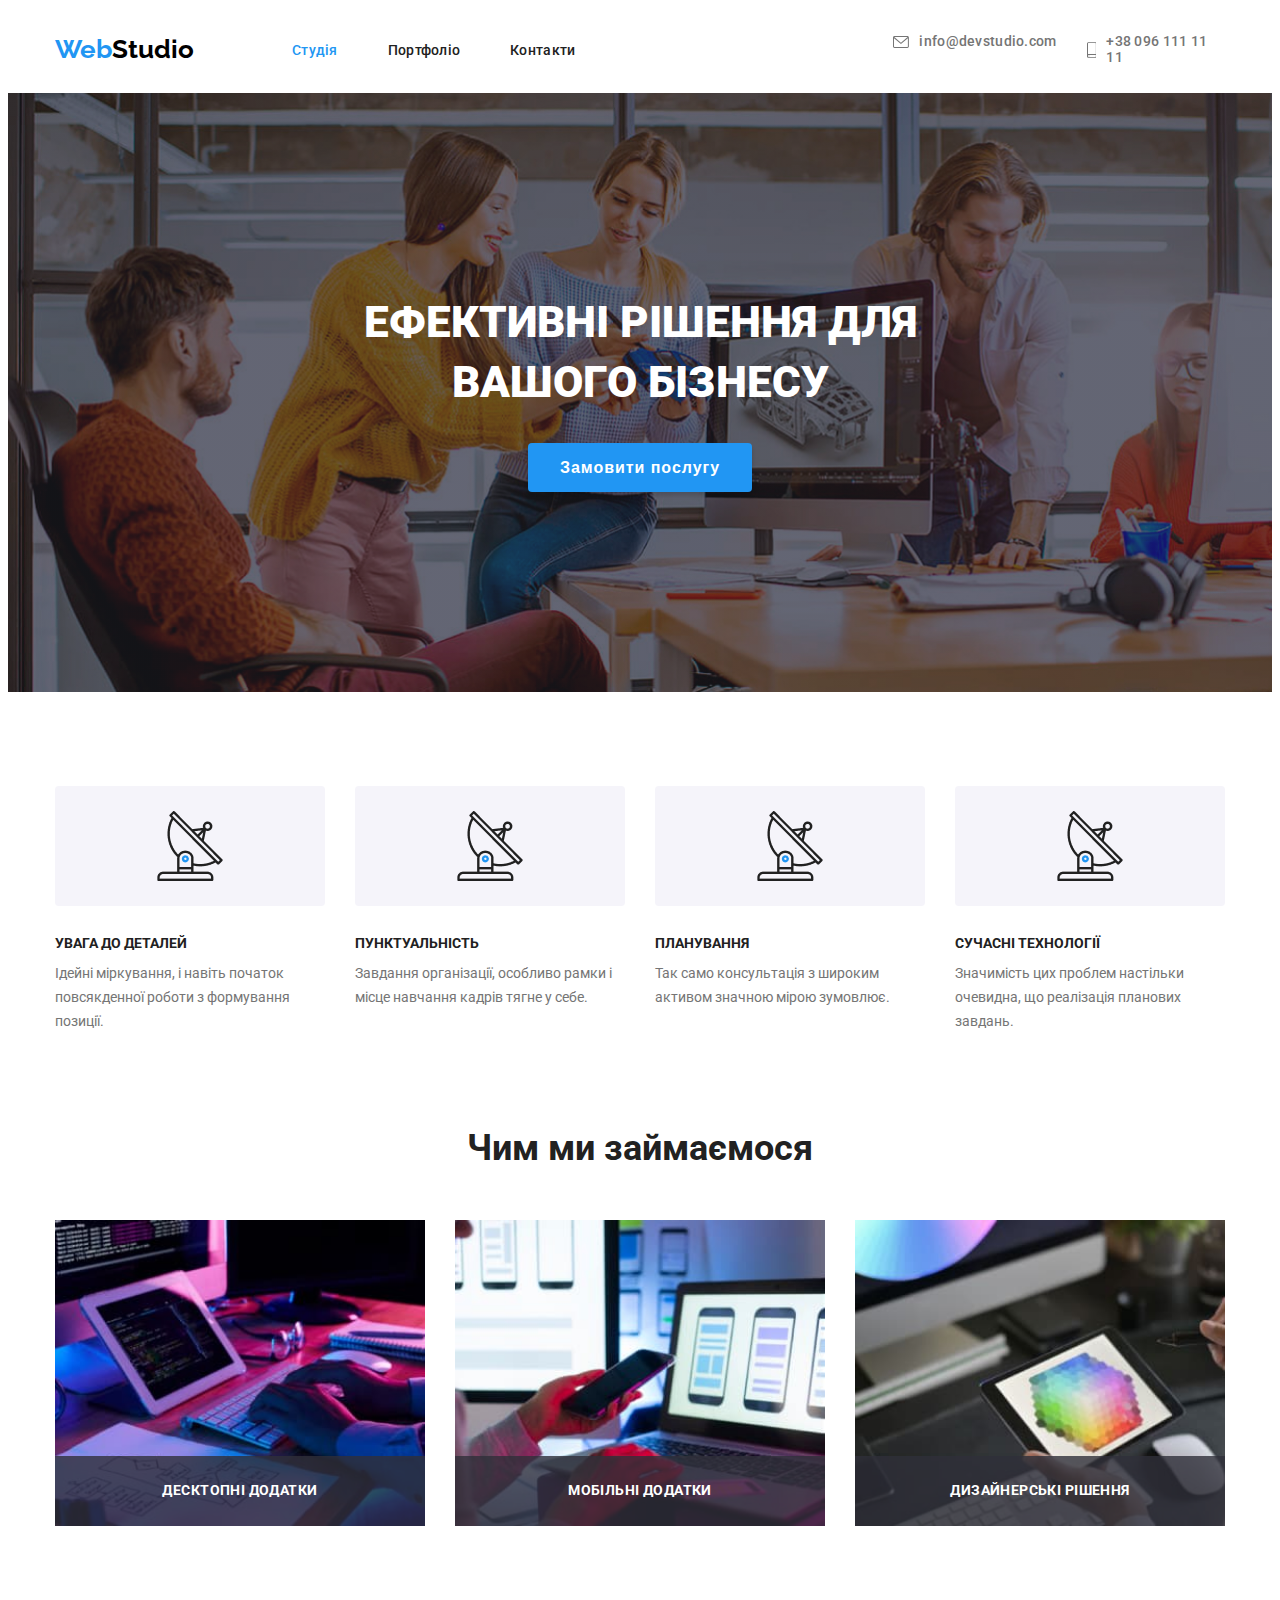
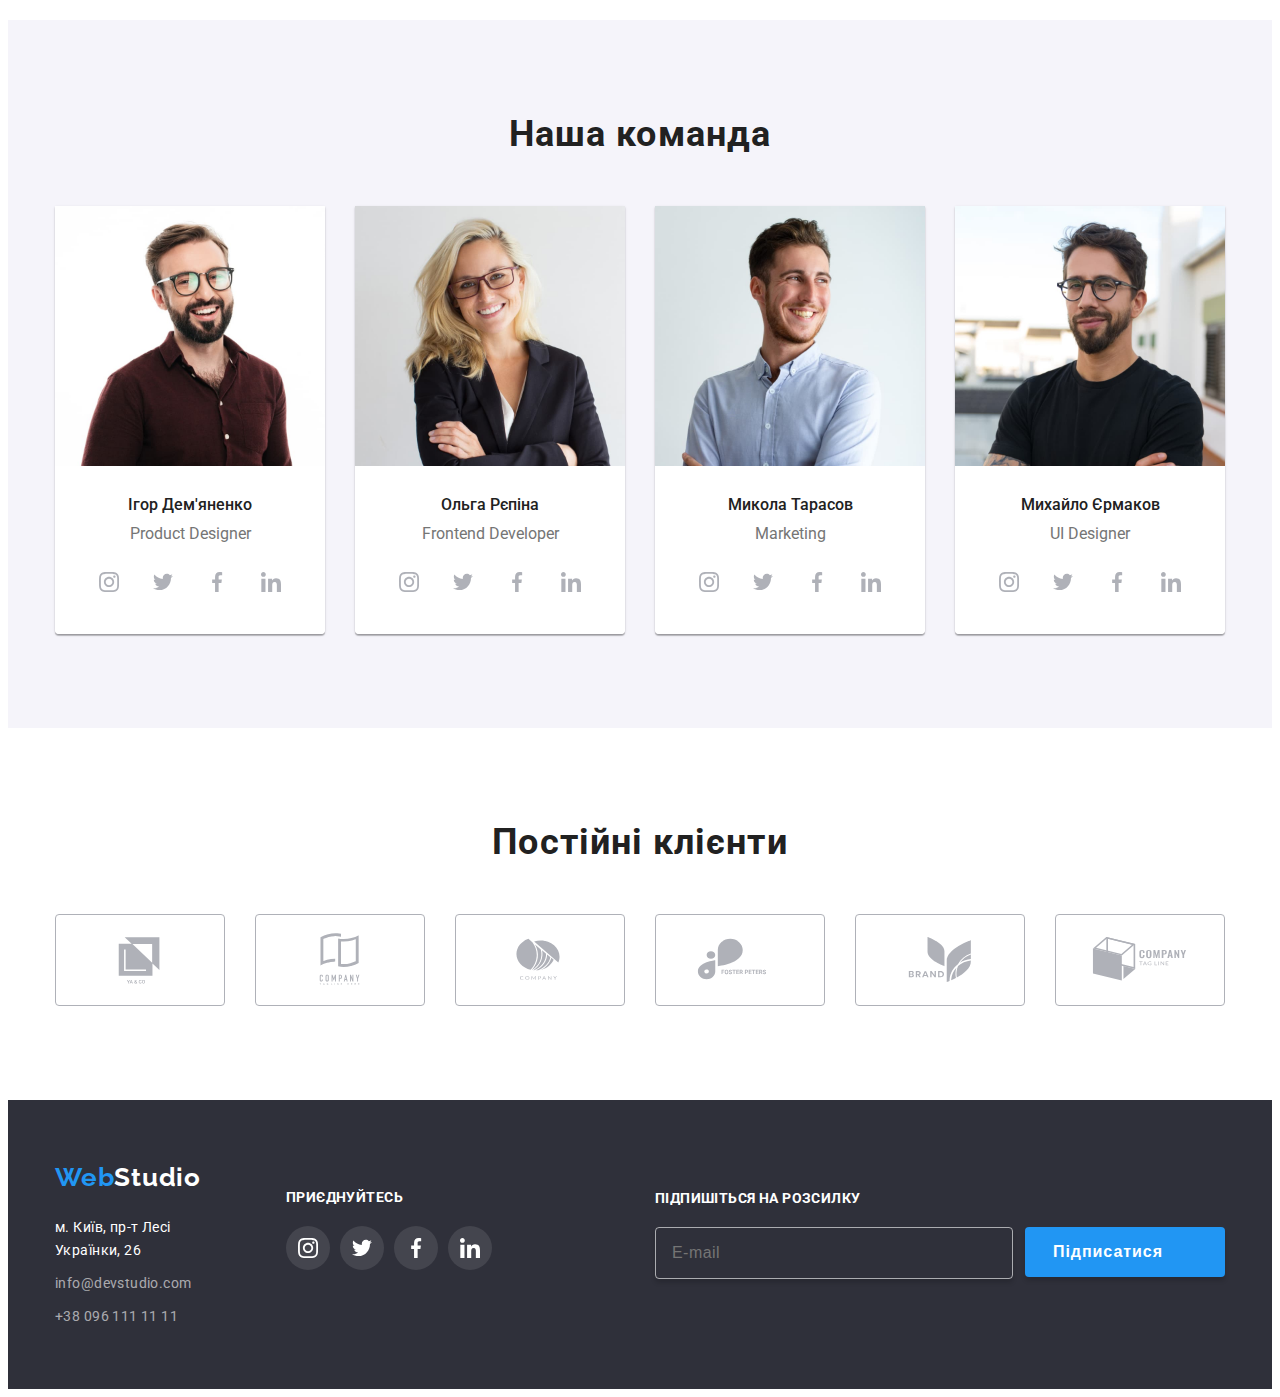
==== index.html @ baf332af "finish" ====
<!DOCTYPE html>
<html lang="en">
  <head>
    <meta charset="UTF-8" />
    <meta name="viewport" content="width=device-width, initial-scale=1.0" />
    <title>WebStudio</title>
     <link
    rel="stylesheet"
    href="https://cdnjs.cloudflare.com/ajax/libs/animate.css/4.1.1/animate.min.css"
  />
    <link rel="preconnect" href="https://fonts.googleapis.com" />
    <link rel="preconnect" href="https://fonts.gstatic.com" crossorigin />
    <link
      href="https://fonts.googleapis.com/css2?family=Raleway:ital,wght@0,100..900;1,100..900&family=Roboto:ital,wght@0,100;0,300;0,400;0,500;0,700;0,900;1,100;1,300;1,400;1,500;1,700;1,900&display=swap"
      rel="stylesheet"
    />
    <link
      rel="stylesheet"
      href="https://cdnjs.cloudflare.com/ajax/libs/modern-normalize/2.0.0/modern-normalize.min.css"
      integrity="sha512-4xo8blKMVCiXpTaLzQSLSw3KFOVPWhm/TRtuPVc4WG6kUgjH6J03IBuG7JZPkcWMxJ5huwaBpOpnwYElP/m6wg=="
      crossorigin="anonymous"
      referrerpolicy="no-referrer"
    />
    <link rel="stylesheet" href="./style/main.min.css" />
  </head>
  <body>
    <header class="header">
      <div class="container box">
        <a class="header__logo" href="/index.html"
          ><span class="header__web">Web</span>Studio</a
        >
        <nav class="header__nav">
          <ul class="nav__list">
            <li class="nav__item">
              <a class="nav__link current " href="./index.html">Студія</a>
            </li>
            <li class="nav__item">
              <a class="nav__link" href="./pages/portfolio.html">Портфоліо</a>
            </li>
            <li class="nav__item">
              <a class="nav__link" href="#">Контакти</a>
            </li>
          </ul>
        </nav>
        <ul class="header__list">
          <li class="header__item">
            <a class="header__link" href="mailto:info@devstudio.com">
              <svg class="header__icon head__svg">
                <use href="./images/symbol-defs.svg#icon-poshta"></use>
              </svg>
              <span class="header__span">info@devstudio.com</span></a
            >
          </li>
          <li class="header__item">
            <a class="header__link" href="tel:+380961111111"
              ><svg class="header__icon">
                <use href="./images/symbol-defs.svg#icon-phone"></use>
              </svg>
              <span class="header__span"> +38 096 111 11 11</span></a
            >
          </li>
        </ul>
      </div>
    </header>
    <main class="main">
      <!-- Секція Ефективні рішення для вашого бізнесу -->
      <section class="hero">
        <div class="container">
          <h1 class="hero__title">Ефективні рішення для вашого бізнесу</h1>
          <button type="button" class="hero__button" data-modal-open>
            Замовити послугу
          </button>
        </div>
      </section>
      <!-- Секція наші переваги -->
      <section class="advantages">
        <div class="container">
          <ul class="advantages__list">
            <li class="advantages__item">
              <h2 class="advantages__title">УВАГА ДО ДЕТАЛЕЙ</h2>
              <p class="advantages__text">
                Ідейні міркування, і навіть початок повсякденної роботи з
                формування позиції.
              </p>
            </li>
            <li class="advantages__item">
              <h2 class="advantages__title">ПУНКТУАЛЬНІСТЬ</h2>
              <p class="advantages__text">
                Завдання організації, особливо рамки і місце навчання кадрів
                тягне у себе.
              </p>
            </li>
            <li class="advantages__item">
              <h2 class="advantages__title">ПЛАНУВАННЯ</h2>
              <p class="advantages__text">
                Так само консультація з широким активом значною мірою зумовлює.
              </p>
            </li>
            <li class="advantages__item">
              <h2 class="advantages__title">СУЧАСНІ ТЕХНОЛОГІЇ</h2>
              <p class="advantages__text">
                Значимість цих проблем настільки очевидна, що реалізація
                планових завдань.
              </p>
            </li>
          </ul>
        </div>
      </section>
      <!-- Секція чим ми займаємося -->
      <section class="affairs">
        <div class="container">
          <h3 class="affairs__title">Чим ми займаємося</h3>
          <ul class="affairs__list">
            <li class="affairs__item">
              <img
                src="./images/dekstop.jpg"
                alt="Фото як пишуть коди"
                class="affairs__img"
              />
              <div class="affairs__box">
                <h3 class="affairs__text">Десктопні додатки</h3>
              </div>
            </li>
            <li class="affairs__item">
              <img
                src="./images/phone.jpg"
                alt="фото з телефоном"
                class="affairs__img"
              />
              <div class="affairs__box">
                <h3 class="affairs__text">Мобільні додатки</h3>
              </div>
            </li>
            <li class="affairs__item">
              <img
                src="./images/plunshet.jpg"
                alt="фото з планшетом"
                class="affairs__img"
              />
              <div class="affairs__box">
                <h3 class="affairs__text">Дизайнерські рішення</h3>
              </div>
            </li>
          </ul>
        </div>
      </section>
      <!-- Секція наша команда -->
      <section class="comand">
        <div class="container">
          <h3 class="comand__title">Наша команда</h3>
          <ul class="comand__list">
            <li class="comand__item">
              <img
                src="./images/igor.jpg"
                alt="фото нашого колеги"
                class="comand__img"
              />
              <div class="comand__box">
                <h4 class="comand__description">Ігор Дем'яненко</h4>
                <p class="comand__text">Product Designer</p>
                <ul class="comand__leest">
                  <li class="comand__leenk">
                    <a
                      href="https://www.instagram.com/"
                      class="comand__eatem"
                      target="_blank"
                    >
                      <svg class="comand__icon">
                        <use
                          href="./images/symbol-defs.svg#icon-instagram"
                        ></use>
                      </svg>
                    </a>
                  </li>
                  <li class="comand__leenk">
                    <a
                      href="https://twitter.com/?lang=uk"
                      class="comand__eatem"
                      target="_blank"
                    >
                      <svg class="comand__icon">
                        <use href="./images/symbol-defs.svg#icon-twitter"></use>
                      </svg>
                    </a>
                  </li>
                  <li class="comand__leenk">
                    <a
                      href="https://www.facebook.com/?locale=uk_UA"
                      class="comand__eatem"
                      target="_blank"
                    >
                      <svg class="comand__icon">
                        <use
                          href="./images/symbol-defs.svg#icon-facebook"
                        ></use>
                      </svg>
                    </a>
                  </li>
                  <li class="comand__leenk">
                    <a
                      href="https://ua.linkedin.com/"
                      class="comand__eatem"
                      target="_blank"
                    >
                      <svg class="comand__icon">
                        <use
                          href="./images/symbol-defs.svg#icon-linkedin"
                        ></use>
                      </svg>
                    </a>
                  </li>
                </ul>
              </div>
            </li>
            <li class="comand__item">
              <img
                src="./images/olga.jpg"
                alt="фото нашої колеги"
                class="comand__img"
              />
              <div class="comand__box">
                <h4 class="comand__description">Ольга Рєпіна</h4>
                <p class="comand__text">Frontend Developer</p>
                <ul class="comand__leest">
                  <li class="comand__leenk">
                    <a
                      href="https://www.instagram.com/"
                      class="comand__eatem"
                      target="_blank"
                    >
                      <svg class="comand__icon">
                        <use
                          href="./images/symbol-defs.svg#icon-instagram"
                        ></use>
                      </svg>
                    </a>
                  </li>
                  <li class="comand__leenk">
                    <a
                      href="https://twitter.com/?lang=uk"
                      class="comand__eatem"
                      target="_blank"
                    >
                      <svg class="comand__icon">
                        <use href="./images/symbol-defs.svg#icon-twitter"></use>
                      </svg>
                    </a>
                  </li>
                  <li class="comand__leenk">
                    <a
                      href="https://www.facebook.com/?locale=uk_UA"
                      class="comand__eatem"
                      target="_blank"
                    >
                      <svg class="comand__icon">
                        <use
                          href="./images/symbol-defs.svg#icon-facebook"
                        ></use>
                      </svg>
                    </a>
                  </li>
                  <li class="comand__leenk">
                    <a
                      href="https://ua.linkedin.com/"
                      class="comand__eatem"
                      target="_blank"
                    >
                      <svg class="comand__icon">
                        <use
                          href="./images/symbol-defs.svg#icon-linkedin"
                        ></use>
                      </svg>
                    </a>
                  </li>
                </ul>
              </div>
            </li>
            <li class="comand__item">
              <img
                src="./images/mykola.jpg"
                alt="фото нашого колеги"
                class="comand__img"
              />
              <div class="comand__box">
                <h4 class="comand__description">Микола Тарасов</h4>
                <p class="comand__text">Marketing</p>
                <ul class="comand__leest">
                  <li class="comand__leenk">
                    <a
                      href="https://www.instagram.com/"
                      class="comand__eatem"
                      target="_blank"
                    >
                      <svg class="comand__icon">
                        <use
                          href="./images/symbol-defs.svg#icon-instagram"
                        ></use>
                      </svg>
                    </a>
                  </li>
                  <li class="comand__leenk">
                    <a
                      href="https://twitter.com/?lang=uk"
                      class="comand__eatem"
                      target="_blank"
                    >
                      <svg class="comand__icon">
                        <use href="./images/symbol-defs.svg#icon-twitter"></use>
                      </svg>
                    </a>
                  </li>
                  <li class="comand__leenk">
                    <a
                      href="https://www.facebook.com/?locale=uk_UA"
                      class="comand__eatem"
                      target="_blank"
                    >
                      <svg class="comand__icon">
                        <use
                          href="./images/symbol-defs.svg#icon-facebook"
                        ></use>
                      </svg>
                    </a>
                  </li>
                  <li class="comand__leenk">
                    <a
                      href="https://ua.linkedin.com/"
                      class="comand__eatem"
                      target="_blank"
                    >
                      <svg class="comand__icon">
                        <use
                          href="./images/symbol-defs.svg#icon-linkedin"
                        ></use>
                      </svg>
                    </a>
                  </li>
                </ul>
              </div>
            </li>
            <li class="comand__item">
              <img
                src="./images/myhuylo.jpg"
                alt="фото нашого колеги"
                class="comand__img"
              />
              <div class="comand__box">
                <h4 class="comand__description">Михайло Єрмаков</h4>
                <p class="comand__text">UI Designer</p>
                <ul class="comand__leest">
                  <li class="comand__leenk">
                    <a
                      href="https://www.instagram.com/"
                      class="comand__eatem"
                      target="_blank"
                    >
                      <svg class="comand__icon">
                        <use
                          href="./images/symbol-defs.svg#icon-instagram"
                        ></use>
                      </svg>
                    </a>
                  </li>
                  <li class="comand__leenk">
                    <a
                      href="https://twitter.com/?lang=uk"
                      class="comand__eatem"
                      target="_blank"
                    >
                      <svg class="comand__icon">
                        <use href="./images/symbol-defs.svg#icon-twitter"></use>
                      </svg>
                    </a>
                  </li>
                  <li class="comand__leenk">
                    <a
                      href="https://www.facebook.com/?locale=uk_UA"
                      class="comand__eatem"
                      target="_blank"
                    >
                      <svg class="comand__icon">
                        <use
                          href="./images/symbol-defs.svg#icon-facebook"
                        ></use>
                      </svg>
                    </a>
                  </li>
                  <li class="comand__leenk">
                    <a
                      href="https://ua.linkedin.com/"
                      class="comand__eatem"
                      target="_blank"
                    >
                      <svg class="comand__icon">
                        <use
                          href="./images/symbol-defs.svg#icon-linkedin"
                        ></use>
                      </svg>
                    </a>
                  </li>
                </ul>
              </div>
            </li>
          </ul>
        </div>
      </section>
      <section class="customers">
        <h4 class="customers__title">Постійні клієнти</h4>
        <ul class="customers__list">
          <li class="customers__item">
            <a href="#" class="customers__link">
              <svg class="customers__icon">
                <use href="./images/symbol-defs.svg#icon-yaco"></use>
              </svg>
            </a>
          </li>
          <li class="customers__item">
            <a href="#" class="customers__link">
              <svg class="customers__icon">
                <use href="./images/symbol-defs.svg#icon-book"></use>
              </svg>
            </a>
          </li>
          <li class="customers__item">
            <a href="#" class="customers__link">
              <svg class="customers__icon">
                <use href="./images/symbol-defs.svg#icon-company"></use>
              </svg>
            </a>
          </li>
          <li class="customers__item">
            <a href="#" class="customers__link">
              <svg class="customers__icon">
                <use href="./images/symbol-defs.svg#icon-peters"></use>
              </svg>
            </a>
          </li>
          <li class="customers__item">
            <a href="#" class="customers__link">
              <svg class="customers__icon">
                <use href="./images/symbol-defs.svg#icon-brand"></use>
              </svg>
            </a>
          </li>
          <li class="customers__item">
            <a href="#" class="customers__link">
              <svg class="customers__icon">
                <use href="./images/symbol-defs.svg#icon-tagline"></use>
              </svg>
            </a>
          </li>
        </ul>
      </section>
    </main>
    <!-- Футер -->
    <footer class="footer">
      <div class="container footer__box">
        <div>
          <a class="footer__logo" href="/index.html"
            ><span class="footer__web">Web</span>Studio</a
          >
          <address class="footer__adress">
            <a
              class="footer__maps"
              href="https://www.google.com/maps/d/viewer?mid=10uSM3H-mIU3GznYo2szRIEphczw&hl=en_US&ll=50.42732700000001%2C30.538092&z=17"
              target="_blank"
              >м. Київ, пр-т Лесі Українки, 26</a
            >
            <ul class="footer__list">
              <li class="footer__link">
                <a class="footer__item" href="mailto:info@devstudio.com"
                  >info@devstudio.com</a
                >
              </li>
              <li class="footer__link">
                <a class="footer__item" href="tel:+380961111111"
                  >+38 096 111 11 11</a
                >
              </li>
            </ul>
          </address>
        </div>
        <div class="foot">
          <h2 class="foot__title">приєднуйтесь</h2>
          <ul class="foot__list">
            <li class="foot__link">
              <a
                href="https://www.instagram.com/"
                class="foot__item"
                target="_blank"
              >
                <svg class="foot__icon">
                  <use href="./images/symbol-defs.svg#icon-instagram"></use>
                </svg>
              </a>
            </li>
            <li class="foot__link">
              <a
                href="https://twitter.com/?lang=uk"
                class="foot__item"
                target="_blank"
              >
                <svg class="foot__icon">
                  <use href="./images/symbol-defs.svg#icon-twitter"></use>
                </svg>
              </a>
            </li>
            <li class="foot__link">
              <a
                href="https://www.facebook.com/?locale=uk_UA"
                class="foot__item"
                target="_blank"
              >
                <svg class="foot__icon">
                  <use href="./images/symbol-defs.svg#icon-facebook"></use>
                </svg>
              </a>
            </li>
            <li class="foot__link">
              <a
                href="https://ua.linkedin.com/"
                class="foot__item"
                target="_blank"
              >
                <svg class="foot__icon">
                  <use href="./images/symbol-defs.svg#icon-linkedin"></use>
                </svg>
              </a>
            </li>
          </ul>
        </div>
        <div class="div-form">
          <form class="footer__form">
            <label class="footer__lab">
              Підпишіться на розсилку
              <input type="email" class="footer__inp" required placeholder="E-mail">
            </label>
            <button type="submit" class="footer__btn">
              Підписатися
              <svg class="footer__icon">
                <use href="./images/symbol-defs.svg#icon-telegram">
                </use>
              </svg>
            </button>
          </form>
        </div>
      </div>
    </footer>
    <div class="backdrop is-hidden" data-modal>
      <div class="modal">
        <button type="button" class="modal__btn" data-modal-close>
          <svg class="modal__svg">
            <use href="./images/symbol-defs.svg#icon-dagger"></use>
          </svg>
        </button>
        <h4 class="modal__title">Залиште свої дані, ми вам передзвонимо</h4>
        <form class="modal__form">
          <div class="modal__box">
            <label class="modal-lab"
              >Ім'я
              <input type="text" class="modal__inp" required />
              <svg class="modal__icon">
                <use href="./images/symbol-defs.svg#icon-contakt"></use>
              </svg>
            </label>
          </div>
          <div class="modal__box">
            <label class="modal__lab"
              >Телефон
              <input type="tel" class="modal__inp" required />
              <svg class="modal__icon">
                <use href="./images/symbol-defs.svg#icon-phon"></use>
              </svg>
            </label>
          </div>
          <div class="modal__box">
            <label class="modal__lab"
              >Пошта
              <input type="email" class="modal__inp" required />
              <svg class="modal__icon">
                <use href="./images/symbol-defs.svg#icon-email"></use>
              </svg>
            </label>
          </div>
          <label class="modal__lab"
            >Коментар
            <textarea
              name="Коментар"
              class="modal__coment"
              placeholder="Введіть текст"
            ></textarea>
          </label>
          <label class="check">
            <input type="checkbox" class="modal__chek" required />
            Погоджуюся з розсилкою та приймаю
            <a href="#" class="check__link">Умови договору</a>
          </label>
          <div class="check__button">
            <button type="submit" class="check__btn">Відправити</button>
          </div>
        </form>
      </div>
    </div>
    <script src="./js/modaljs"></script>
  </body>
</html>
---- style/main.min.css ----
body{font-family:"Roboto"}.container{width:1200px;padding-right:15px;padding-left:15px;margin:0 auto}*,::after,::before{box-sizing:border-box}img{display:block}h1,h2,h3,h4,p{margin:0;padding:0}ul{list-style:none;margin:0;padding:0}a{text-decoration:none}button{cursor:pointer;border:none}.header{background-color:#fff;padding-top:24px;padding-bottom:25px}.header__logo{color:#000;font-family:"Raleway";font-size:26px;font-weight:700;line-height:1.38;margin-right:93px;width:145px}.header__web{color:#2196f3;font-family:"Raleway";font-size:26px;font-weight:700;line-height:1.38}.header__list{display:flex;gap:30px}.header__link{color:#757575;font-size:14px;font-weight:500;line-height:1.14;letter-spacing:.28px;display:flex;align-items:center;gap:10px}.header__link:last-child{margin-right:0px}.header__link:hover,.header__link:focus{transition-property:color;transition-duration:250ms;transition-timing-function:cubic-bezier(0.4, 0, 0.2, 1);transition-delay:0;color:#2196f3}.header__link:hover .header__icon,.header__link:focus .header__icon{fill:#2196f3;transition-property:fill;transition-duration:250ms;transition-timing-function:cubic-bezier(0.4, 0, 0.2, 1);transition-delay:0}.header__icon{width:10px;height:16px;fill:#757575}.header__icon.head__svg{width:16px;height:12px}.box{display:flex;align-items:center}.nav__list{display:flex;gap:50px;margin-right:318px}.nav__item{position:relative}.nav__link{color:#212121;font-size:14px;font-weight:500;line-height:1.14;letter-spacing:.28px}.nav__link:hover,.nav__link:focus{color:#2196f3;transition-property:color;transition-duration:250ms;transition-timing-function:cubic-bezier(0.4, 0, 0.2, 1);transition-delay:0}.current{color:#2196f3}.current:hover:after,.current:focus:after{content:"";width:100%;height:4px;border-radius:2px;background:#2196f3;position:absolute;top:48px;left:0px;transition-property:background-color;transition-duration:250ms;transition-timing-function:cubic-bezier(0.4, 0, 0.2, 1);transition-delay:0}.hero{padding-top:200px;padding-bottom:200px;text-align:center;background-image:linear-gradient(rgba(47, 48, 58, 0.4), rgba(47, 48, 58, 0.4)),url(../images/fons.jpg);background-repeat:no-repeat;background-size:cover}.hero__title{color:#fff;font-size:44px;font-weight:900;line-height:1.36;text-transform:uppercase;width:696px;margin-bottom:30px;margin-left:auto;margin-right:auto}.hero__button{color:#fff;text-align:center;font-size:16px;font-weight:700;line-height:1.87;letter-spacing:.96px;background-color:#2196f3;padding:10px 32px;border:0;border-radius:4px;box-shadow:0px 4px 4px 0px rgba(0,0,0,.15)}.advantages{background-color:#fff;padding-top:94px}.advantages__list{display:flex;gap:30px}.advantages__item::before{content:"";border-radius:4px;background:#f5f4fa;width:270px;height:120px;display:block;background-image:url(../images/antenna.png);background-repeat:no-repeat;background-position:center;margin-bottom:30px}.advantages__item::before:nth-child(2)::before{background-image:url(../images/clock.png)}.advantages__item::before:nth-child(3)::before{background-image:url(../images/diagram.png)}.advantages__item::before:nth-child(4)::before{background-image:url(../images/astronaut.png)}.advantages__title{color:#212121;font-size:14px;font-weight:700;line-height:1.14;text-transform:uppercase;margin-bottom:10px}.advantages__text{color:#757575;font-size:14px;font-weight:400;line-height:1.71;width:270px}.affairs{background-color:#fff;padding-top:94px;padding-bottom:94px}.affairs__list{display:flex;gap:30px}.affairs__item{position:relative}.affairs__title{color:#212121;font-size:36px;font-weight:700;line-height:1.16;text-align:center;margin-bottom:50px}.affairs__img{width:370px}.affairs__box{width:370px;height:70px;display:flex;justify-content:center;align-items:center;background:rgba(47,48,58,.8);position:absolute;bottom:0}.affairs__text{color:#fff;font-size:14px;font-weight:700;line-height:1.14;letter-spacing:.42px;text-transform:uppercase}.comand{background-color:#f5f4fa;padding-top:94px;padding-bottom:94px;text-align:center}.comand__list{display:flex;gap:30px;max-width:1200px}.comand__item{border-radius:0px 0px 4px 4px;box-shadow:0px 1px 3px 0px rgba(0,0,0,.12),0px 1px 1px 0px rgba(0,0,0,.14),0px 2px 1px 0px rgba(0,0,0,.2)}.comand__box{border-radius:0px 0px 4px 4px;background:#fff;width:270px;padding-top:30px;padding-bottom:30px}.comand__img{width:270px}.comand__title{color:#212121;font-size:36px;font-weight:700;line-height:1.16;margin-bottom:50px;letter-spacing:1.08px}.comand__description{color:#212121;font-size:16px;font-weight:500;line-height:1.18}.comand__text{color:#757575;font-size:16px;font-weight:400;line-height:1.18;margin-top:10px;margin-bottom:16px}.comand__leest{display:flex;gap:10px;justify-content:center;align-items:center}.comand__eatem{display:flex;align-items:center;justify-content:center;padding:12px}.comand__eatem:hover,.comand__eatem:focus{outline:#2196f3;border-radius:50%;background-color:#2196f3;transition:background-color 250ms cubic-bezier(0.4, 0, 0.2, 1)}.comand__eatem:hover .comand__icon,.comand__eatem:focus .comand__icon{fill:#fff;transition:fill 250ms cubic-bezier(0.4, 0, 0.2, 1);animation:move-box 250ms initial}@keyframes move-box{0%{transform:rotate(0)}100%{transform:rotate(360deg)}}.comand__icon{width:20px;height:20px;fill:#afb1b8}.customers{padding-top:94px;padding-bottom:94px}.customers__list{display:flex;justify-content:center;align-items:center;gap:30px;position:relative}.customers__title{color:#212121;text-align:center;font-size:36px;font-weight:700;line-height:1.16;letter-spacing:1.08px;margin-bottom:50px}.customers__link{display:flex;justify-content:center;align-items:center;width:170px;height:92px;border-radius:4px;border:1px solid #afb1b8}.customers__link:hover,.customers__link:focus{outline:1px solid #2196f3;border:none;transition-property:border-color;transition-duration:250ms;transition-timing-function:cubic-bezier(0.4, 0, 0.2, 1);transition-delay:0}.customers__link:hover .customers__icon,.customers__link:focus .customers__icon{fill:#2196f3;transition-property:fill;transition-duration:250ms;transition-timing-function:cubic-bezier(0.4, 0, 0.2, 1);transition-delay:0}.customers__icon{width:106px;height:60px;fill:#afb1b8}.footer{background-color:#2f303a;padding-top:60px;padding-bottom:60px}.footer__box{display:flex;gap:70px;align-items:center}.footer__logo{color:#fff;font-family:"Raleway";font-size:26px;font-weight:700;line-height:1.38;letter-spacing:.78px}.footer__web{color:#2196f3;font-family:"Raleway";font-size:26px;font-weight:700;line-height:1.38;letter-spacing:.78px}.footer__adress{font-style:normal}.footer__maps{color:#fff;font-size:14px;font-weight:400;line-height:1.71;letter-spacing:.42px}.footer__adress{margin-top:20px}.footer__list{margin-top:9px}.footer__link{margin-bottom:9px}.footer__link:last-child{margin-bottom:0px}.footer__item{color:rgba(255,255,255,.6);font-size:14px;font-weight:400;line-height:1.71;letter-spacing:.42px}.footer .foot{padding-top:12px;padding-bottom:40px}.footer .foot__title{color:#fff;font-size:14px;font-weight:700;line-height:1.14;letter-spacing:.42px;text-transform:uppercase;margin-bottom:20px}.footer .foot__list{display:flex;gap:10px;align-items:center}.footer .foot__item{display:flex;justify-content:center;align-items:center;width:44px;height:44px;border-radius:33px;background-color:rgba(255,255,255,.1)}.footer .foot__item:hover,.footer .foot__item:focus{outline:#2196f3;background-color:#2196f3;transition-property:background-color;transition-duration:250ms;transition-timing-function:cubic-bezier(0.4, 0, 0.2, 1);transition-delay:0}.footer .foot__item:hover .foot-icon,.footer .foot__item:focus .foot-icon{animation-name:move-box;animation-duration:250ms;animation-iteration-count:initial}@keyframes move-box{0%{transform:rotate(0)}100%{transform:rotate(360deg)}}.footer .foot__icon{fill:#fff;width:20px;height:20px}.footer__form{display:flex;gap:12px;margin-left:93px;padding-bottom:19px}.footer__lab{color:#fff;font-size:14px;font-weight:700;line-height:1.14;letter-spacing:.42px;text-transform:uppercase}.footer__inp{display:block;width:358px;background-color:rgba(0,0,0,0);color:rgba(255,255,255,.6);font-size:16px;font-style:normal;font-weight:400;line-height:1.25;letter-spacing:.48px;padding:15px 16px;border-radius:4px;border-radius:4px;border:1px solid rgba(255,255,255,.6);box-shadow:0px 4px 4px 0px rgba(0,0,0,.15);outline:none;margin-top:20px}.footer__btn{display:flex;align-items:center;background-color:#2196f3;color:#fff;font-size:16px;font-weight:700;line-height:1.87;letter-spacing:.96px;border-radius:4px;box-shadow:0px 4px 4px 0px rgba(0,0,0,.15);padding:10px 28px 10px 28px;height:50px;margin-top:36px}.footer__icon{fill:#fff;width:24px;height:24px;margin-left:10px}.backdrop{position:fixed;top:0;left:0;width:100%;height:100%;background-image:linear-gradient(rgba(0, 0, 0, 0.2), rgba(0, 0, 0, 0.2));opacity:1;transition-property:opacity;transition-duration:250ms;transition-timing-function:cubic-bezier(0.4, 0, 0.2, 1);transition-delay:0}.is-hidden{opacity:0;pointer-events:none}.modal{padding:40px;background-color:#fff;position:absolute;top:50%;left:50%;transform:translate(-50%, -50%)}.modal__btn{display:flex;justify-content:center;align-items:center;border-radius:50%;background-color:rgba(0,0,0,0);padding:6px;position:absolute;top:14px;right:14px;border:1px solid #eee}.modal__btn:hover,.modal__btn:focus{outline:#eee}.modal__btn:hover .modal__svg,.modal__btn:focus .modal__svg{fill:#2196f3;transition-property:fill;transition-duration:250ms;transition-timing-function:cubic-bezier(0.4, 0, 0.2, 1);transition-delay:0}.modal__svg{width:18px;height:18px}.modal__title{color:#212121;font-size:20px;font-weight:700;line-height:1.15;letter-spacing:.6px;text-align:center;margin-bottom:12px}.modal__lab{color:#757575;font-size:12px;font-weight:400;line-height:1.16;letter-spacing:.12px;border:none}.modal__inp{display:block;width:448px;height:40px;border-radius:4px;border:1px solid #eee;padding:12px 12px 12px 42px;margin-bottom:10px;margin-top:4px;outline:none}.modal__inp:hover,.modal__inp:focus{border-color:#2196f3;transition-property:border-color;transition-duration:250ms;transition-timing-function:cubic-bezier(0.4, 0, 0.2, 1);transition-delay:0}.modal__coment{display:block;width:448px;height:120px;border-radius:4px;border-color:#eee;padding:12px 16px;margin-bottom:25px;resize:none;margin-top:4px;outline:none}.modal__box{position:relative}.modal__inp:hover+.modal__icon,.modal__inp:focus+.modal__icon{fill:#2196f3;transition-property:fill;transition-duration:250ms;transition-timing-function:cubic-bezier(0.4, 0, 0.2, 1);transition-delay:0}.modal__icon{width:18px;height:18px;top:53%;left:12px;position:absolute}.modal__us{width:18px;height:18px}.modal__chek{width:16px;height:16px;margin-right:8px}.modal .check{display:flex;align-items:center;justify-content:center;margin-bottom:34px;color:#757575;font-size:14px;font-weight:400;line-height:1.7;letter-spacing:.42px}.modal .check__link{color:#2196f3;font-size:14px;font-weight:400;line-height:1.7;letter-spacing:.42px;text-decoration-line:underline;margin-left:3px}.modal .check__btn{color:#fff;text-align:center;font-size:16px;font-weight:700;line-height:1.8;letter-spacing:.96px;padding:10px 53px;border-radius:4px;background:#2196f3;box-shadow:0px 4px 4px 0px rgba(0,0,0,.15)}.modal .check__button{text-align:center}.photo{background-color:#fff;padding-top:94px;padding-bottom:94px;border-top:1px solid #ececec}.photo__leest{display:flex;gap:8px;justify-content:center;margin-bottom:50px}.photo__btn{color:#212121;background-color:#f5f4fa;border:0;border-radius:4px;font-size:16px;font-weight:500;line-height:1.62;padding:6px 22px}.photo__btn:hover,.photo__btn:focus{background-color:#2196f3;border:none;outline:rgba(0,0,0,0);border-radius:4px;color:#fff;box-shadow:0px 3px 1px 0px rgba(0,0,0,.1),0px 1px 2px 0px rgba(0,0,0,.08),0px 2px 2px 0px rgba(0,0,0,.12);transition-property:background-color,color,box-shadow;transition-duration:250ms;transition-timing-function:cubic-bezier(0.4, 0, 0.2, 1);transition-delay:0}.photo__list{display:flex;flex-wrap:wrap;gap:30px}.photo__link{flex-basis:calc((100% - 60px)/3)}.photo__link:hover,.photo__link:focus{box-shadow:0px 1px 1px 0px rgba(0,0,0,.12),0px 4px 4px 0px rgba(0,0,0,.06),1px 4px 6px 0px rgba(0,0,0,.16);transition-property:box-shadow;transition-duration:250ms;transition-timing-function:cubic-bezier(0.4, 0, 0.2, 1);transition-delay:0}.photo__link:hover .overlay,.photo__link:focus .overlay{opacity:1;transition-property:opacity;transition-duration:250ms;transition-timing-function:cubic-bezier(0.4, 0, 0.2, 1);transition-delay:0}.photo__bax{position:relative;overflow:hidden}.photo__bax:hover .overlay{opacity:1;transform:translate(0);transition-property:transform;transition-duration:250ms;transition-delay:0}.photo__img{width:100%}.photo__box{border:1px solid #eee;background-color:#fff;padding:20px 24px}.photo__title{color:#212121;font-size:18px;font-weight:700;line-height:2}.photo__text{color:#757575;font-size:16px;font-weight:400;line-height:1.87;margin-top:4px}.overlay{position:absolute;top:0;left:0;width:370px;height:294px;padding:63px 24px;background:rgba(33,150,243,.9);opacity:0;transition-property:background-color transform;transition-duration:250ms;transition-timing-function:cubic-bezier(0.4, 0, 0.2, 1);transition-delay:0;transform:translatey(370px);overflow:hidden}.over__text{color:#fff;font-size:18px;font-weight:400;line-height:1.5;letter-spacing:.54px;width:322px;transition-property:color;transition-duration:250ms;transition-timing-function:cubic-bezier(0.4, 0, 0.2, 1);transition-delay:0}/*# sourceMappingURL=main.min.css.map */
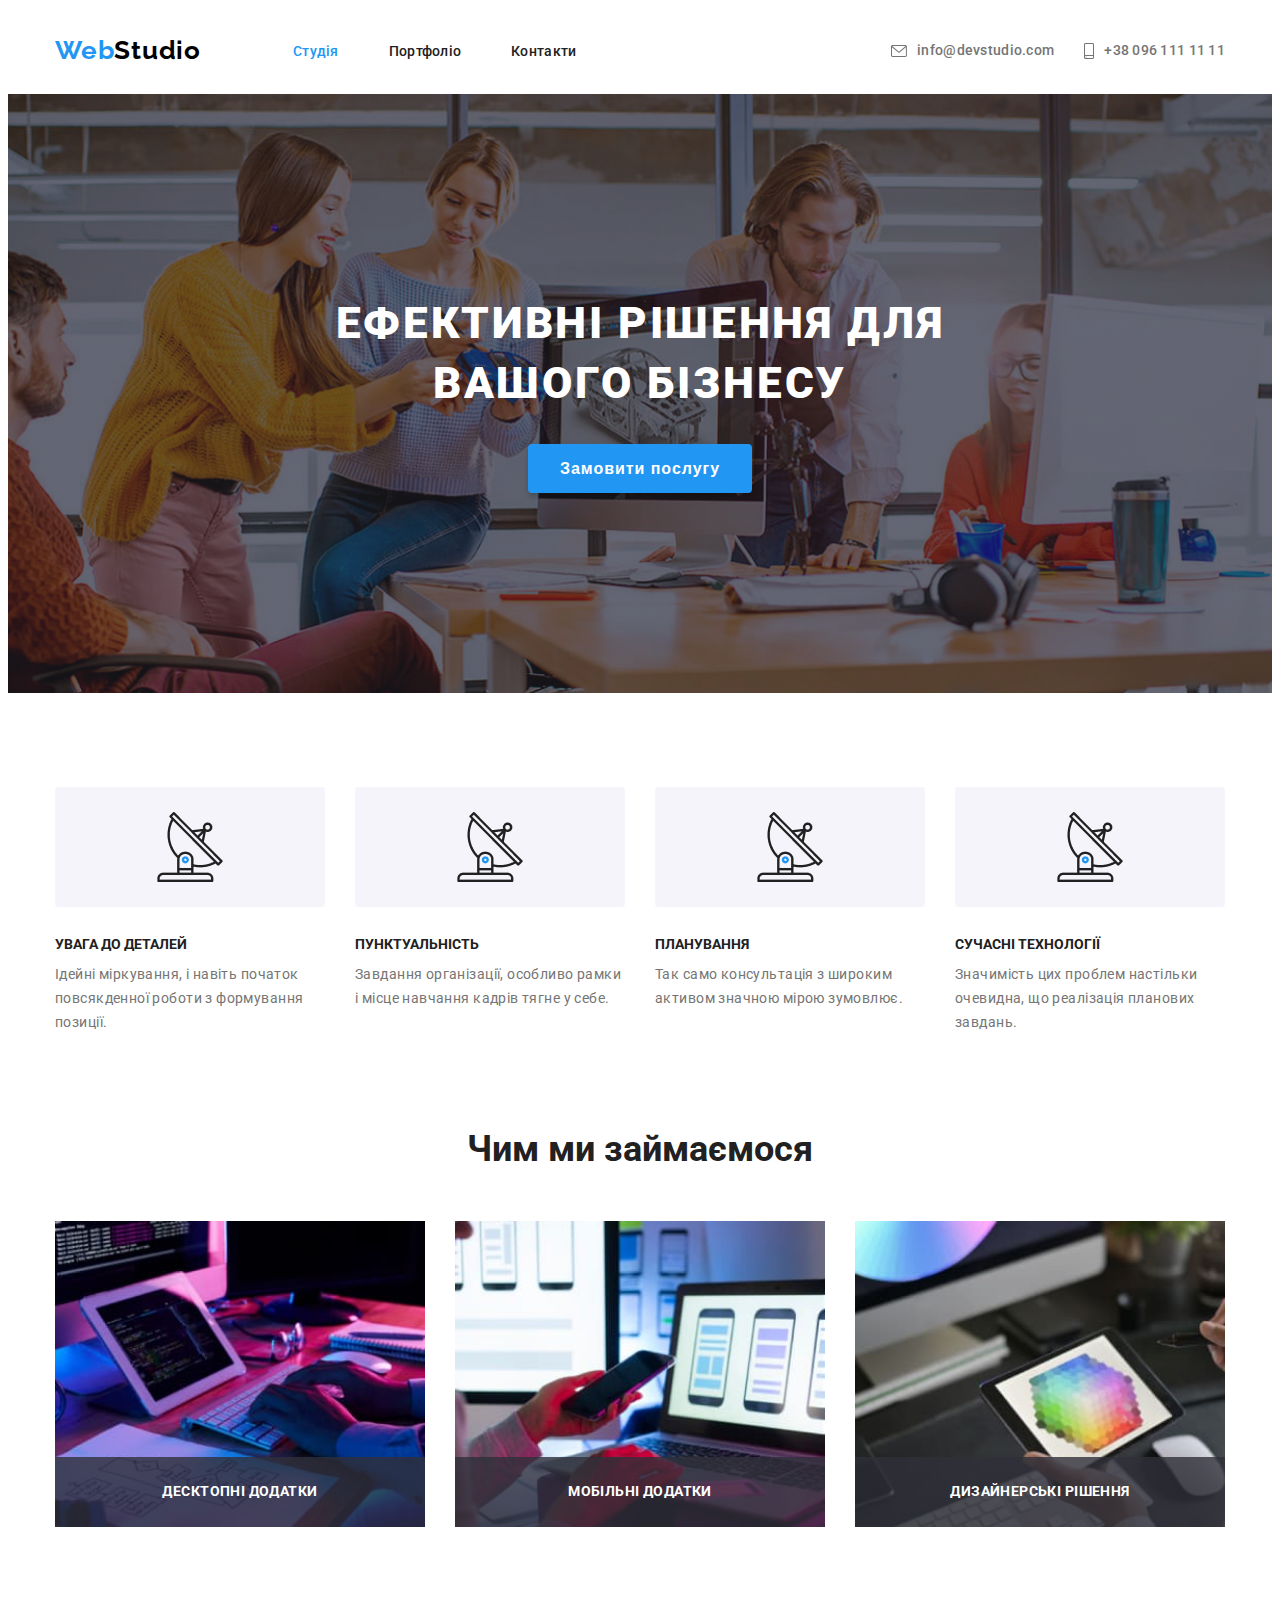
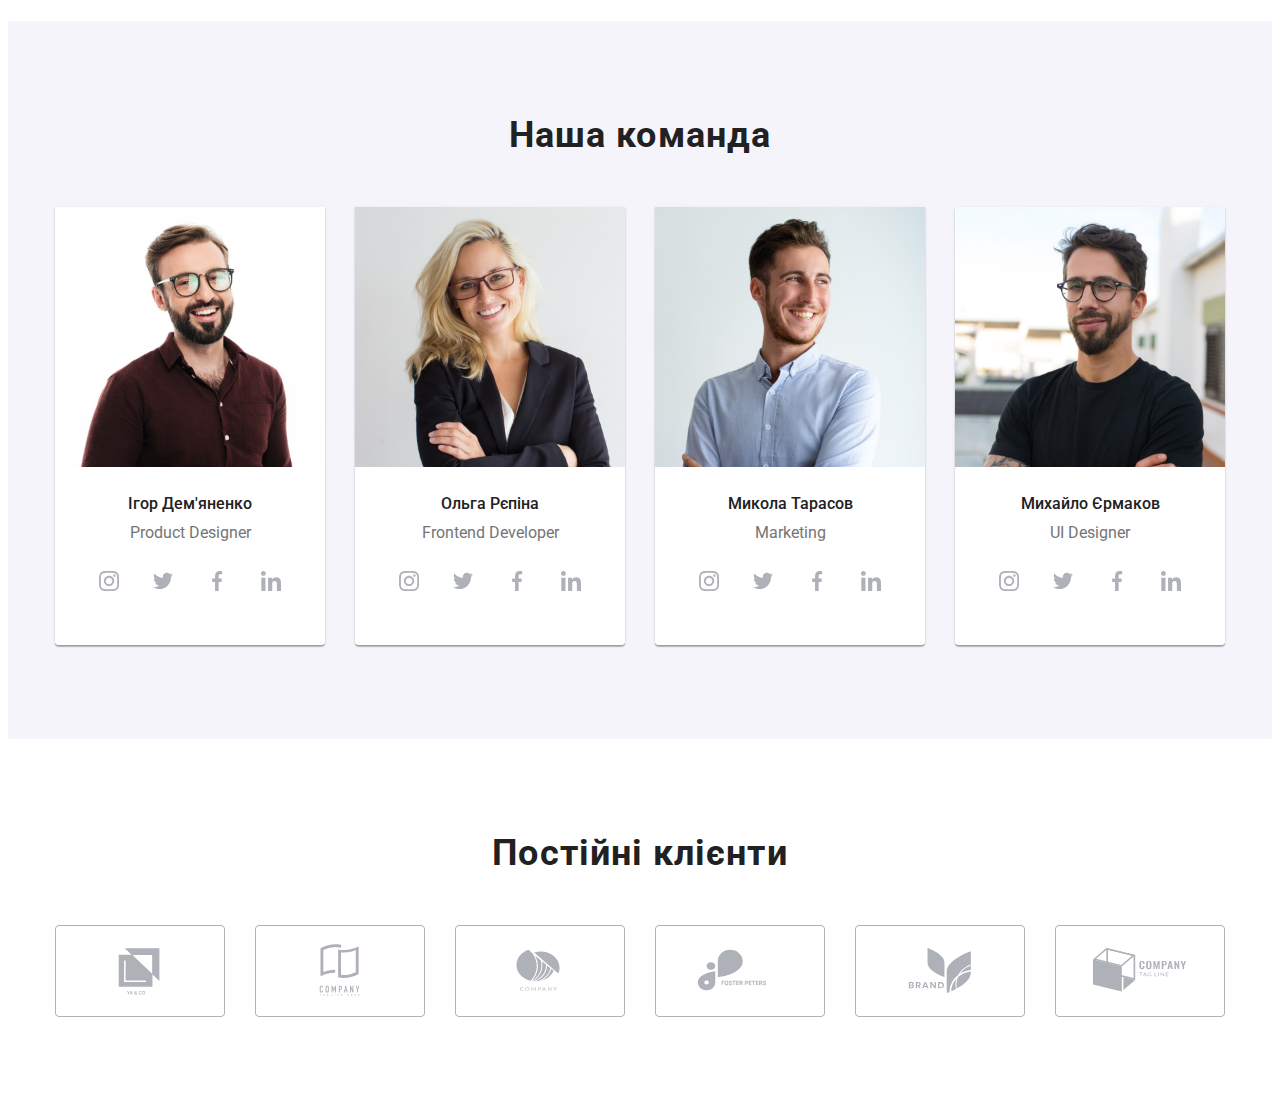
==== commit ea895448: "nev" ====
--- a/index.html
+++ b/index.html
@@ -453,7 +453,7 @@
       </section>
     </main>
     <!-- Футер -->
-    <footer class="footer">
+    <!-- <footer class="footer">
       <div class="container footer__box">
         <div>
           <a class="footer__logo" href="/index.html"
@@ -545,8 +545,8 @@
           </form>
         </div>
       </div>
-    </footer>
-    <div class="backdrop is-hidden" data-modal>
+    </footer> -->
+    <!-- <div class="backdrop is-hidden" data-modal>
       <div class="modal">
         <button type="button" class="modal__btn" data-modal-close>
           <svg class="modal__svg">
@@ -600,7 +600,7 @@
           </div>
         </form>
       </div>
-    </div>
+    </div> -->
     <script src="./js/modaljs"></script>
   </body>
 </html>
--- a/style/main.min.css
+++ b/style/main.min.css
@@ -1 +1 @@
-body{font-family:"Roboto"}.container{width:1200px;padding-right:15px;padding-left:15px;margin:0 auto}*,::after,::before{box-sizing:border-box}img{display:block}h1,h2,h3,h4,p{margin:0;padding:0}ul{list-style:none;margin:0;padding:0}a{text-decoration:none}button{cursor:pointer;border:none}.header{background-color:#fff;padding-top:24px;padding-bottom:25px}.header__logo{color:#000;font-family:"Raleway";font-size:26px;font-weight:700;line-height:1.38;margin-right:93px;width:145px}.header__web{color:#2196f3;font-family:"Raleway";font-size:26px;font-weight:700;line-height:1.38}.header__list{display:flex;gap:30px}.header__link{color:#757575;font-size:14px;font-weight:500;line-height:1.14;letter-spacing:.28px;display:flex;align-items:center;gap:10px}.header__link:last-child{margin-right:0px}.header__link:hover,.header__link:focus{transition-property:color;transition-duration:250ms;transition-timing-function:cubic-bezier(0.4, 0, 0.2, 1);transition-delay:0;color:#2196f3}.header__link:hover .header__icon,.header__link:focus .header__icon{fill:#2196f3;transition-property:fill;transition-duration:250ms;transition-timing-function:cubic-bezier(0.4, 0, 0.2, 1);transition-delay:0}.header__icon{width:10px;height:16px;fill:#757575}.header__icon.head__svg{width:16px;height:12px}.box{display:flex;align-items:center}.nav__list{display:flex;gap:50px;margin-right:318px}.nav__item{position:relative}.nav__link{color:#212121;font-size:14px;font-weight:500;line-height:1.14;letter-spacing:.28px}.nav__link:hover,.nav__link:focus{color:#2196f3;transition-property:color;transition-duration:250ms;transition-timing-function:cubic-bezier(0.4, 0, 0.2, 1);transition-delay:0}.current{color:#2196f3}.current:hover:after,.current:focus:after{content:"";width:100%;height:4px;border-radius:2px;background:#2196f3;position:absolute;top:48px;left:0px;transition-property:background-color;transition-duration:250ms;transition-timing-function:cubic-bezier(0.4, 0, 0.2, 1);transition-delay:0}.hero{padding-top:200px;padding-bottom:200px;text-align:center;background-image:linear-gradient(rgba(47, 48, 58, 0.4), rgba(47, 48, 58, 0.4)),url(../images/fons.jpg);background-repeat:no-repeat;background-size:cover}.hero__title{color:#fff;font-size:44px;font-weight:900;line-height:1.36;text-transform:uppercase;width:696px;margin-bottom:30px;margin-left:auto;margin-right:auto}.hero__button{color:#fff;text-align:center;font-size:16px;font-weight:700;line-height:1.87;letter-spacing:.96px;background-color:#2196f3;padding:10px 32px;border:0;border-radius:4px;box-shadow:0px 4px 4px 0px rgba(0,0,0,.15)}.advantages{background-color:#fff;padding-top:94px}.advantages__list{display:flex;gap:30px}.advantages__item::before{content:"";border-radius:4px;background:#f5f4fa;width:270px;height:120px;display:block;background-image:url(../images/antenna.png);background-repeat:no-repeat;background-position:center;margin-bottom:30px}.advantages__item::before:nth-child(2)::before{background-image:url(../images/clock.png)}.advantages__item::before:nth-child(3)::before{background-image:url(../images/diagram.png)}.advantages__item::before:nth-child(4)::before{background-image:url(../images/astronaut.png)}.advantages__title{color:#212121;font-size:14px;font-weight:700;line-height:1.14;text-transform:uppercase;margin-bottom:10px}.advantages__text{color:#757575;font-size:14px;font-weight:400;line-height:1.71;width:270px}.affairs{background-color:#fff;padding-top:94px;padding-bottom:94px}.affairs__list{display:flex;gap:30px}.affairs__item{position:relative}.affairs__title{color:#212121;font-size:36px;font-weight:700;line-height:1.16;text-align:center;margin-bottom:50px}.affairs__img{width:370px}.affairs__box{width:370px;height:70px;display:flex;justify-content:center;align-items:center;background:rgba(47,48,58,.8);position:absolute;bottom:0}.affairs__text{color:#fff;font-size:14px;font-weight:700;line-height:1.14;letter-spacing:.42px;text-transform:uppercase}.comand{background-color:#f5f4fa;padding-top:94px;padding-bottom:94px;text-align:center}.comand__list{display:flex;gap:30px;max-width:1200px}.comand__item{border-radius:0px 0px 4px 4px;box-shadow:0px 1px 3px 0px rgba(0,0,0,.12),0px 1px 1px 0px rgba(0,0,0,.14),0px 2px 1px 0px rgba(0,0,0,.2)}.comand__box{border-radius:0px 0px 4px 4px;background:#fff;width:270px;padding-top:30px;padding-bottom:30px}.comand__img{width:270px}.comand__title{color:#212121;font-size:36px;font-weight:700;line-height:1.16;margin-bottom:50px;letter-spacing:1.08px}.comand__description{color:#212121;font-size:16px;font-weight:500;line-height:1.18}.comand__text{color:#757575;font-size:16px;font-weight:400;line-height:1.18;margin-top:10px;margin-bottom:16px}.comand__leest{display:flex;gap:10px;justify-content:center;align-items:center}.comand__eatem{display:flex;align-items:center;justify-content:center;padding:12px}.comand__eatem:hover,.comand__eatem:focus{outline:#2196f3;border-radius:50%;background-color:#2196f3;transition:background-color 250ms cubic-bezier(0.4, 0, 0.2, 1)}.comand__eatem:hover .comand__icon,.comand__eatem:focus .comand__icon{fill:#fff;transition:fill 250ms cubic-bezier(0.4, 0, 0.2, 1);animation:move-box 250ms initial}@keyframes move-box{0%{transform:rotate(0)}100%{transform:rotate(360deg)}}.comand__icon{width:20px;height:20px;fill:#afb1b8}.customers{padding-top:94px;padding-bottom:94px}.customers__list{display:flex;justify-content:center;align-items:center;gap:30px;position:relative}.customers__title{color:#212121;text-align:center;font-size:36px;font-weight:700;line-height:1.16;letter-spacing:1.08px;margin-bottom:50px}.customers__link{display:flex;justify-content:center;align-items:center;width:170px;height:92px;border-radius:4px;border:1px solid #afb1b8}.customers__link:hover,.customers__link:focus{outline:1px solid #2196f3;border:none;transition-property:border-color;transition-duration:250ms;transition-timing-function:cubic-bezier(0.4, 0, 0.2, 1);transition-delay:0}.customers__link:hover .customers__icon,.customers__link:focus .customers__icon{fill:#2196f3;transition-property:fill;transition-duration:250ms;transition-timing-function:cubic-bezier(0.4, 0, 0.2, 1);transition-delay:0}.customers__icon{width:106px;height:60px;fill:#afb1b8}.footer{background-color:#2f303a;padding-top:60px;padding-bottom:60px}.footer__box{display:flex;gap:70px;align-items:center}.footer__logo{color:#fff;font-family:"Raleway";font-size:26px;font-weight:700;line-height:1.38;letter-spacing:.78px}.footer__web{color:#2196f3;font-family:"Raleway";font-size:26px;font-weight:700;line-height:1.38;letter-spacing:.78px}.footer__adress{font-style:normal}.footer__maps{color:#fff;font-size:14px;font-weight:400;line-height:1.71;letter-spacing:.42px}.footer__adress{margin-top:20px}.footer__list{margin-top:9px}.footer__link{margin-bottom:9px}.footer__link:last-child{margin-bottom:0px}.footer__item{color:rgba(255,255,255,.6);font-size:14px;font-weight:400;line-height:1.71;letter-spacing:.42px}.footer .foot{padding-top:12px;padding-bottom:40px}.footer .foot__title{color:#fff;font-size:14px;font-weight:700;line-height:1.14;letter-spacing:.42px;text-transform:uppercase;margin-bottom:20px}.footer .foot__list{display:flex;gap:10px;align-items:center}.footer .foot__item{display:flex;justify-content:center;align-items:center;width:44px;height:44px;border-radius:33px;background-color:rgba(255,255,255,.1)}.footer .foot__item:hover,.footer .foot__item:focus{outline:#2196f3;background-color:#2196f3;transition-property:background-color;transition-duration:250ms;transition-timing-function:cubic-bezier(0.4, 0, 0.2, 1);transition-delay:0}.footer .foot__item:hover .foot-icon,.footer .foot__item:focus .foot-icon{animation-name:move-box;animation-duration:250ms;animation-iteration-count:initial}@keyframes move-box{0%{transform:rotate(0)}100%{transform:rotate(360deg)}}.footer .foot__icon{fill:#fff;width:20px;height:20px}.footer__form{display:flex;gap:12px;margin-left:93px;padding-bottom:19px}.footer__lab{color:#fff;font-size:14px;font-weight:700;line-height:1.14;letter-spacing:.42px;text-transform:uppercase}.footer__inp{display:block;width:358px;background-color:rgba(0,0,0,0);color:rgba(255,255,255,.6);font-size:16px;font-style:normal;font-weight:400;line-height:1.25;letter-spacing:.48px;padding:15px 16px;border-radius:4px;border-radius:4px;border:1px solid rgba(255,255,255,.6);box-shadow:0px 4px 4px 0px rgba(0,0,0,.15);outline:none;margin-top:20px}.footer__btn{display:flex;align-items:center;background-color:#2196f3;color:#fff;font-size:16px;font-weight:700;line-height:1.87;letter-spacing:.96px;border-radius:4px;box-shadow:0px 4px 4px 0px rgba(0,0,0,.15);padding:10px 28px 10px 28px;height:50px;margin-top:36px}.footer__icon{fill:#fff;width:24px;height:24px;margin-left:10px}.backdrop{position:fixed;top:0;left:0;width:100%;height:100%;background-image:linear-gradient(rgba(0, 0, 0, 0.2), rgba(0, 0, 0, 0.2));opacity:1;transition-property:opacity;transition-duration:250ms;transition-timing-function:cubic-bezier(0.4, 0, 0.2, 1);transition-delay:0}.is-hidden{opacity:0;pointer-events:none}.modal{padding:40px;background-color:#fff;position:absolute;top:50%;left:50%;transform:translate(-50%, -50%)}.modal__btn{display:flex;justify-content:center;align-items:center;border-radius:50%;background-color:rgba(0,0,0,0);padding:6px;position:absolute;top:14px;right:14px;border:1px solid #eee}.modal__btn:hover,.modal__btn:focus{outline:#eee}.modal__btn:hover .modal__svg,.modal__btn:focus .modal__svg{fill:#2196f3;transition-property:fill;transition-duration:250ms;transition-timing-function:cubic-bezier(0.4, 0, 0.2, 1);transition-delay:0}.modal__svg{width:18px;height:18px}.modal__title{color:#212121;font-size:20px;font-weight:700;line-height:1.15;letter-spacing:.6px;text-align:center;margin-bottom:12px}.modal__lab{color:#757575;font-size:12px;font-weight:400;line-height:1.16;letter-spacing:.12px;border:none}.modal__inp{display:block;width:448px;height:40px;border-radius:4px;border:1px solid #eee;padding:12px 12px 12px 42px;margin-bottom:10px;margin-top:4px;outline:none}.modal__inp:hover,.modal__inp:focus{border-color:#2196f3;transition-property:border-color;transition-duration:250ms;transition-timing-function:cubic-bezier(0.4, 0, 0.2, 1);transition-delay:0}.modal__coment{display:block;width:448px;height:120px;border-radius:4px;border-color:#eee;padding:12px 16px;margin-bottom:25px;resize:none;margin-top:4px;outline:none}.modal__box{position:relative}.modal__inp:hover+.modal__icon,.modal__inp:focus+.modal__icon{fill:#2196f3;transition-property:fill;transition-duration:250ms;transition-timing-function:cubic-bezier(0.4, 0, 0.2, 1);transition-delay:0}.modal__icon{width:18px;height:18px;top:53%;left:12px;position:absolute}.modal__us{width:18px;height:18px}.modal__chek{width:16px;height:16px;margin-right:8px}.modal .check{display:flex;align-items:center;justify-content:center;margin-bottom:34px;color:#757575;font-size:14px;font-weight:400;line-height:1.7;letter-spacing:.42px}.modal .check__link{color:#2196f3;font-size:14px;font-weight:400;line-height:1.7;letter-spacing:.42px;text-decoration-line:underline;margin-left:3px}.modal .check__btn{color:#fff;text-align:center;font-size:16px;font-weight:700;line-height:1.8;letter-spacing:.96px;padding:10px 53px;border-radius:4px;background:#2196f3;box-shadow:0px 4px 4px 0px rgba(0,0,0,.15)}.modal .check__button{text-align:center}.photo{background-color:#fff;padding-top:94px;padding-bottom:94px;border-top:1px solid #ececec}.photo__leest{display:flex;gap:8px;justify-content:center;margin-bottom:50px}.photo__btn{color:#212121;background-color:#f5f4fa;border:0;border-radius:4px;font-size:16px;font-weight:500;line-height:1.62;padding:6px 22px}.photo__btn:hover,.photo__btn:focus{background-color:#2196f3;border:none;outline:rgba(0,0,0,0);border-radius:4px;color:#fff;box-shadow:0px 3px 1px 0px rgba(0,0,0,.1),0px 1px 2px 0px rgba(0,0,0,.08),0px 2px 2px 0px rgba(0,0,0,.12);transition-property:background-color,color,box-shadow;transition-duration:250ms;transition-timing-function:cubic-bezier(0.4, 0, 0.2, 1);transition-delay:0}.photo__list{display:flex;flex-wrap:wrap;gap:30px}.photo__link{flex-basis:calc((100% - 60px)/3)}.photo__link:hover,.photo__link:focus{box-shadow:0px 1px 1px 0px rgba(0,0,0,.12),0px 4px 4px 0px rgba(0,0,0,.06),1px 4px 6px 0px rgba(0,0,0,.16);transition-property:box-shadow;transition-duration:250ms;transition-timing-function:cubic-bezier(0.4, 0, 0.2, 1);transition-delay:0}.photo__link:hover .overlay,.photo__link:focus .overlay{opacity:1;transition-property:opacity;transition-duration:250ms;transition-timing-function:cubic-bezier(0.4, 0, 0.2, 1);transition-delay:0}.photo__bax{position:relative;overflow:hidden}.photo__bax:hover .overlay{opacity:1;transform:translate(0);transition-property:transform;transition-duration:250ms;transition-delay:0}.photo__img{width:100%}.photo__box{border:1px solid #eee;background-color:#fff;padding:20px 24px}.photo__title{color:#212121;font-size:18px;font-weight:700;line-height:2}.photo__text{color:#757575;font-size:16px;font-weight:400;line-height:1.87;margin-top:4px}.overlay{position:absolute;top:0;left:0;width:370px;height:294px;padding:63px 24px;background:rgba(33,150,243,.9);opacity:0;transition-property:background-color transform;transition-duration:250ms;transition-timing-function:cubic-bezier(0.4, 0, 0.2, 1);transition-delay:0;transform:translatey(370px);overflow:hidden}.over__text{color:#fff;font-size:18px;font-weight:400;line-height:1.5;letter-spacing:.54px;width:322px;transition-property:color;transition-duration:250ms;transition-timing-function:cubic-bezier(0.4, 0, 0.2, 1);transition-delay:0}/*# sourceMappingURL=main.min.css.map */+body{font-family:"Roboto"}.container{max-width:1200px;padding-right:15px;padding-left:15px;margin:0 auto}@media screen and (min-width: 480px){.container{width:480px}}@media screen and (min-width: 768px){.container{width:768px}}@media screen and (min-width: 1200px){.container{width:1200px}}*,::after,::before{box-sizing:border-box}img{display:block;width:100%;height:auto;max-width:100%}h1,h2,h3,h4,p{margin:0;padding:0}ul{list-style:none;margin:0;padding:0}a{text-decoration:none}button{cursor:pointer;border:none}.footer__web,.footer__logo,.header__web,.header__logo{font-family:"Raleway";font-size:26px;font-weight:700;line-height:1.38;letter-spacing:.78px}.nav__link,.header__link{font-size:14px;font-weight:500;line-height:1.14;letter-spacing:.28px}.footer__lab,.footer .foot__title,.affairs__text{font-size:14px;font-weight:700;line-height:1.14;letter-spacing:.42px;text-transform:uppercase}.comand__title{font-size:36px;font-weight:700;line-height:1.16;letter-spacing:1.08px}.modal .check__link,.footer__item,.footer__maps,.advantages__text{font-size:14px;font-weight:400;line-height:1.71;letter-spacing:.42px}.modal .check__btn,.footer__btn,.hero__button{font-size:16px;font-weight:700;line-height:1.87;letter-spacing:.96px}.header{background-color:#fff;padding-top:10px;padding-bottom:10px}@media screen and (min-width: 480px){.header{padding-top:10px;padding-bottom:10px}}@media screen and (min-width: 768px){.header{padding-top:21px;padding-bottom:21px}}@media screen and (min-width: 1200px){.header{padding-top:25px;padding-bottom:25px}}.header__logo{color:#000;width:145px}@media screen and (min-width: 480px){.header__logo{font-size:24px;letter-spacing:.72px}}@media screen and (min-width: 768px){.header__logo{font-size:24px;margin-right:88px;letter-spacing:.72px}}@media screen and (min-width: 1200px){.header__logo{font-size:26px;letter-spacing:.78px;margin-right:93px;letter-spacing:.78px}}.header__web{color:#2196f3}.header__list{display:none;margin-left:auto}@media screen and (min-width: 480px){.header__list{display:none}}@media screen and (min-width: 768px){.header__list{display:flex;gap:10px;flex-direction:column}}@media screen and (min-width: 1200px){.header__list{gap:30px;flex-direction:row}}.header__link{color:#757575;display:flex;align-items:center;justify-content:flex-start;flex-wrap:flex-start;flex-direction:flex-start;gap:10px}@media screen and (min-width: 480px){.header__link{font-size:12px;letter-spacing:.24px}}@media screen and (min-width: 768px){.header__link{font-size:12px;letter-spacing:.24px}}@media screen and (min-width: 1200px){.header__link{font-size:14px;letter-spacing:.28px}}.header__link:last-child{margin-right:0px}.header__link:hover,.header__link:focus{transition-property:color;transition-duration:250ms;transition-timing-function:cubic-bezier(0.4, 0, 0.2, 1);transition-delay:0;color:#2196f3}.header__link:hover .header__icon,.header__link:focus .header__icon{fill:#2196f3;transition-property:fill;transition-duration:250ms;transition-timing-function:cubic-bezier(0.4, 0, 0.2, 1);transition-delay:0}.header__icon{width:10px;height:16px;fill:#757575}.header__icon.head__svg{width:16px;height:12px}.box{display:flex;align-items:center;justify-content:flex-start;flex-wrap:flex-start;flex-direction:flex-start}.nav__list{display:none}@media screen and (min-width: 480px){.nav__list{display:none}}@media screen and (min-width: 768px){.nav__list{display:flex;gap:50px}}.nav__item{position:relative}.nav__link{color:#212121}.nav__link:hover,.nav__link:focus{color:#2196f3;transition-property:color;transition-duration:250ms;transition-timing-function:cubic-bezier(0.4, 0, 0.2, 1);transition-delay:0}.current{color:#2196f3}.current:hover:after,.current:focus:after{content:"";width:100%;height:4px;border-radius:2px;background:#2196f3;position:absolute;top:48px;left:0px;transition-property:background-color;transition-duration:250ms;transition-timing-function:cubic-bezier(0.4, 0, 0.2, 1);transition-delay:0}.hero{padding-top:118px;padding-bottom:118px;background-image:linear-gradient(rgba(47, 48, 58, 0.4), rgba(47, 48, 58, 0.4)),url(../images/fons.jpg);background-position:center;background-repeat:no-repeat;background-size:cover;overflow:hidden;text-align:center}@media screen and (min-width: 1200px){.hero{padding-top:200px;padding-bottom:200px}}.hero__title{color:#fff;font-size:26px;font-weight:900;line-height:1.61;letter-spacing:1.56px;text-transform:uppercase;width:360px;margin-bottom:30px;margin-left:auto;margin-right:auto}@media screen and (min-width: 1200px){.hero__title{font-size:44px;line-height:1.36;letter-spacing:2.64px;width:696px}}.hero__button{color:#fff;background-color:#2196f3;padding:10px 24px;border:none;border-radius:4px;box-shadow:0px 4px 4px 0px rgba(0,0,0,.15)}@media screen and (min-width: 1200px){.hero__button{padding:10px 32px}}.advantages{background-color:#fff;padding-top:60px;padding-bottom:60px}@media screen and (min-width: 1200px){.advantages{padding-top:94px;padding-bottom:0}}.advantages__list{display:flex;flex-direction:column;gap:30px}@media screen and (min-width: 768px){.advantages__list{flex-direction:row;flex-wrap:wrap}}@media screen and (min-width: 1200px){.advantages__list{flex-direction:row}}.advantages__item::before{content:"";border-radius:4px;background:#f5f4fa;width:450px;height:120px;display:block;background-image:url(../images/antenna.png);background-repeat:no-repeat;background-position:center;margin-bottom:30px}@media screen and (min-width: 768px){.advantages__item::before{width:354px;height:120px}}@media screen and (min-width: 1200px){.advantages__item::before{width:270px;height:120px}}.advantages__item::before:nth-child(2)::before{background-image:url(../images/clock.png)}.advantages__item::before:nth-child(3)::before{background-image:url(../images/diagram.png)}.advantages__item::before:nth-child(4)::before{background-image:url(../images/astronaut.png)}.advantages__title{color:#212121;text-align:center;font-size:14px;font-weight:700;line-height:1.14;letter-spacing:.42;margin-bottom:10px}@media screen and (min-width: 768px){.advantages__title{text-align:start}}.advantages__text{color:#757575;width:450px}@media screen and (min-width: 768px){.advantages__text{width:354px}}@media screen and (min-width: 1200px){.advantages__text{width:270px}}.affairs{background-color:#fff;padding-top:94px;padding-bottom:94px;display:none}@media screen and (min-width: 1200px){.affairs{display:flex}}.affairs__list{display:flex;gap:30px}.affairs__item{position:relative}.affairs__title{color:#212121;font-size:36px;font-weight:700;line-height:1.16;text-align:center;margin-bottom:50px}.affairs__img{width:370px}.affairs__box{width:370px;height:70px;display:flex;align-items:center;justify-content:center;flex-wrap:flex-start;flex-direction:flex-start;background:rgba(47,48,58,.8);position:absolute;bottom:0}.affairs__text{color:#fff}.comand{background-color:#f5f4fa;padding-top:60px;padding-bottom:60px;text-align:center}@media screen and (min-width: 1200px){.comand{padding-top:94px;padding-bottom:94px}}.comand__list{display:flex;flex-direction:column;gap:30px;max-width:1200px}@media screen and (min-width: 768px){.comand__list{flex-direction:row;flex-wrap:wrap}}@media screen and (min-width: 1200px){.comand__list{flex-direction:row}}.comand__item{border-radius:0px 0px 4px 4px;box-shadow:0px 1px 3px 0px rgba(0,0,0,.12),0px 1px 1px 0px rgba(0,0,0,.14),0px 2px 1px 0px rgba(0,0,0,.2)}.comand__box{border-radius:0px 0px 4px 4px;background:#fff;width:450px;padding-top:30px;padding-bottom:36px}@media screen and (min-width: 768px){.comand__box{width:354px}}@media screen and (min-width: 1200px){.comand__box{width:270px;padding-top:28px;padding-bottom:42px}}.comand__img{width:450px}@media screen and (min-width: 768px){.comand__img{width:354px}}@media screen and (min-width: 1200px){.comand__img{width:270px}}.comand__title{color:#212121;margin-bottom:50px}.comand__description{color:#212121;font-size:16px;font-weight:500;line-height:1.18}.comand__text{color:#757575;font-size:16px;font-weight:400;line-height:1.18;margin-top:10px;margin-bottom:16px}.comand__leest{display:flex;align-items:center;justify-content:center;flex-wrap:flex-start;flex-direction:flex-start;gap:10px}.comand__eatem{display:flex;align-items:center;justify-content:center;flex-wrap:flex-start;flex-direction:flex-start;padding:12px}.comand__eatem:hover,.comand__eatem:focus{outline:#2196f3;border-radius:50%;background-color:#2196f3;transition:background-color 250ms cubic-bezier(0.4, 0, 0.2, 1)}.comand__eatem:hover .comand__icon,.comand__eatem:focus .comand__icon{fill:#fff;transition:fill 250ms cubic-bezier(0.4, 0, 0.2, 1);animation:move-box 250ms ease}@keyframes move-box{0%{transform:rotate(0)}100%{transform:rotate(360deg)}}.comand__icon{width:20px;height:20px;fill:#afb1b8}.customers{padding-top:60px;padding-bottom:60px}@media screen and (min-width: 1200px){.customers{padding-top:94px;padding-bottom:94px}}.customers__list{display:flex;align-items:center;justify-content:center;flex-wrap:wrap;flex-direction:flex-start;width:450px;gap:30px;position:relative;margin-left:auto;margin-right:auto}@media screen and (min-width: 768px){.customers__list{width:768px}}@media screen and (min-width: 1200px){.customers__list{width:100%}}.customers__title{color:#212121;text-align:center;margin-bottom:30px;font-weight:700;font-size:28px;line-height:1.17;letter-spacing:.84px}@media screen and (min-width: 1200px){.customers__title{font-size:36px;line-height:1.16;letter-spacing:1.08px;margin-bottom:50px}}.customers__link{display:flex;align-items:center;justify-content:center;flex-wrap:flex-start;flex-direction:flex-start;width:210px;height:92px;border-radius:4px;border:1px solid #afb1b8}@media screen and (min-width: 768px){.customers__link{width:226px}}@media screen and (min-width: 1200px){.customers__link{width:170px}}.customers__link:hover,.customers__link:focus{outline:1px solid #2196f3;border:none;transition-property:border-color;transition-duration:250ms;transition-timing-function:cubic-bezier(0.4, 0, 0.2, 1);transition-delay:0}.customers__link:hover .customers__icon,.customers__link:focus .customers__icon{fill:#2196f3;transition-property:fill;transition-duration:250ms;transition-timing-function:cubic-bezier(0.4, 0, 0.2, 1);transition-delay:0}.customers__icon{width:106px;height:60px;fill:#afb1b8}.footer{background-color:#2f303a;padding-top:60px;padding-bottom:60px}.footer__box{display:flex;align-items:center;justify-content:flex-start;flex-wrap:flex-start;flex-direction:flex-start;gap:70px}.footer__logo{color:#fff}.footer__web{color:#2196f3}.footer__adress{font-style:normal;margin-top:20px}.footer__maps{color:#fff}.footer__list{margin-top:9px}.footer__link{margin-bottom:9px}.footer__link:last-child{margin-bottom:0px}.footer__item{color:rgba(255,255,255,.6)}.footer .foot{padding-top:12px;padding-bottom:40px}.footer .foot__title{color:#fff;margin-bottom:20px}.footer .foot__list{display:flex;align-items:center;justify-content:flex-start;flex-wrap:flex-start;flex-direction:flex-start;gap:10px}.footer .foot__item{display:flex;align-items:center;justify-content:center;flex-wrap:flex-start;flex-direction:flex-start;width:44px;height:44px;border-radius:33px;background-color:rgba(255,255,255,.1)}.footer .foot__item:hover,.footer .foot__item:focus{outline:#2196f3;background-color:#2196f3;transition:background-color 250ms cubic-bezier(0.4, 0, 0.2, 1)}.footer .foot__item:hover .foot__icon,.footer .foot__item:focus .foot__icon{animation:move-box 250ms ease}@keyframes move-box{0%{transform:rotate(0)}100%{transform:rotate(360deg)}}.footer .foot__icon{fill:#fff;width:20px;height:20px}.footer__form{display:flex;gap:12px;margin-left:93px;padding-bottom:19px}.footer__lab{color:#fff}.footer__inp{display:block;width:358px;background-color:rgba(0,0,0,0);color:rgba(255,255,255,.6);font-size:16px;font-weight:400;line-height:1.25;letter-spacing:.48px;padding:15px 16px;border-radius:4px;border:1px solid rgba(255,255,255,.6);box-shadow:0px 4px 4px rgba(0,0,0,.15);outline:none;margin-top:20px}.footer__btn{display:flex;align-items:center;justify-content:flex-start;flex-wrap:flex-start;flex-direction:flex-start;background-color:#2196f3;color:#fff;border-radius:4px;box-shadow:0px 4px 4px rgba(0,0,0,.15);padding:10px 28px;height:50px;margin-top:36px}.footer__icon{fill:#fff;width:24px;height:24px;margin-left:10px}.backdrop{position:fixed;top:0;left:0;width:100%;height:100%;background-image:linear-gradient(rgba(0, 0, 0, 0.2), rgba(0, 0, 0, 0.2));opacity:1;transition-property:opacity;transition-duration:250ms;transition-timing-function:cubic-bezier(0.4, 0, 0.2, 1);transition-delay:0}.is-hidden{opacity:0;pointer-events:none}.modal{padding:40px;background-color:#fff;position:absolute;top:50%;left:50%;transform:translate(-50%, -50%)}.modal__btn{display:flex;align-items:center;justify-content:center;flex-wrap:flex-start;flex-direction:flex-start;border-radius:50%;background-color:rgba(0,0,0,0);padding:6px;position:absolute;top:14px;right:14px;border:1px solid #eee}.modal__btn:hover,.modal__btn:focus{outline:#eee}.modal__btn:hover .modal__svg,.modal__btn:focus .modal__svg{fill:#2196f3;transition-property:fill;transition-duration:250ms;transition-timing-function:cubic-bezier(0.4, 0, 0.2, 1);transition-delay:0}.modal__svg{width:18px;height:18px}.modal__title{color:#212121;font-size:20px;font-weight:700;line-height:1.15;letter-spacing:.6px;text-align:center;margin-bottom:12px}.modal__lab{color:#757575;font-size:12px;font-weight:400;line-height:1.16;letter-spacing:.12px;border:none}.modal__inp{display:block;width:448px;height:40px;border-radius:4px;border:1px solid #eee;padding:12px 12px 12px 42px;margin-bottom:10px;margin-top:4px;outline:none}.modal__inp:hover,.modal__inp:focus{border-color:#2196f3;transition-property:border-color;transition-duration:250ms;transition-timing-function:cubic-bezier(0.4, 0, 0.2, 1);transition-delay:0}.modal__coment{display:block;width:448px;height:120px;border-radius:4px;border-color:#eee;padding:12px 16px;margin-bottom:25px;resize:none;margin-top:4px;outline:none}.modal__box{position:relative}.modal__inp:hover+.modal__icon,.modal__inp:focus+.modal__icon{fill:#2196f3;transition-property:fill;transition-duration:250ms;transition-timing-function:cubic-bezier(0.4, 0, 0.2, 1);transition-delay:0}.modal__icon{width:18px;height:18px;top:53%;left:12px;position:absolute}.modal__us{width:18px;height:18px}.modal__chek{width:16px;height:16px;margin-right:8px}.modal .check{display:flex;align-items:center;justify-content:center;flex-wrap:flex-start;flex-direction:flex-start;margin-bottom:34px;color:#757575;font-size:14px;font-weight:400;line-height:1.7;letter-spacing:.42px}.modal .check__link{color:#2196f3;text-decoration-line:underline;margin-left:3px}.modal .check__btn{color:#fff;text-align:center;padding:10px 53px;border-radius:4px;background:#2196f3;box-shadow:0px 4px 4px 0px rgba(0,0,0,.15)}.modal .check__button{text-align:center}.photo{background-color:#fff;padding-top:94px;padding-bottom:94px;border-top:1px solid #ececec}.photo__leest{display:flex;align-items:flex-start;justify-content:center;flex-wrap:flex-start;flex-direction:flex-start;gap:8px;margin-bottom:50px}.photo__btn{color:#212121;background-color:#f5f4fa;border:0;border-radius:4px;font-size:16px;font-weight:500;line-height:1.62;padding:6px 22px}.photo__btn:hover,.photo__btn:focus{background-color:#2196f3;border:none;outline:rgba(0,0,0,0);border-radius:4px;color:#fff;box-shadow:0px 3px 1px 0px rgba(0,0,0,.1),0px 1px 2px 0px rgba(0,0,0,.08),0px 2px 2px 0px rgba(0,0,0,.12);transition-property:background-color,color,box-shadow;transition-duration:250ms;transition-timing-function:cubic-bezier(0.4, 0, 0.2, 1);transition-delay:0}.photo__list{display:flex;align-items:flex-start;justify-content:flex-start;flex-wrap:wrap;flex-direction:flex-start;gap:30px}.photo__link{flex-basis:calc((100% - 60px)/3)}.photo__link:hover,.photo__link:focus{box-shadow:0px 1px 1px 0px rgba(0,0,0,.12),0px 4px 4px 0px rgba(0,0,0,.06),1px 4px 6px 0px rgba(0,0,0,.16);transition-property:box-shadow;transition-duration:250ms;transition-timing-function:cubic-bezier(0.4, 0, 0.2, 1);transition-delay:0}.photo__link:hover .overlay,.photo__link:focus .overlay{opacity:1;transition-property:opacity;transition-duration:250ms;transition-timing-function:cubic-bezier(0.4, 0, 0.2, 1);transition-delay:0}.photo__bax{position:relative;overflow:hidden}.photo__bax:hover .overlay{opacity:1;transform:translate(0);transition-property:transform;transition-duration:250ms;transition-delay:0}.photo__img{width:100%}.photo__box{border:1px solid #eee;background-color:#fff;padding:20px 24px}.photo__title{color:#212121;font-size:18px;font-weight:700;line-height:2}.photo__text{color:#757575;font-size:16px;font-weight:400;line-height:1.87;margin-top:4px}.overlay{position:absolute;top:0;left:0;width:370px;height:294px;padding:63px 24px;background:rgba(33,150,243,.9);opacity:0;transition-property:background-color transform;transition-duration:250ms;transition-timing-function:cubic-bezier(0.4, 0, 0.2, 1);transition-delay:0;transform:translatey(370px);overflow:hidden}.over__text{color:#fff;font-size:18px;font-weight:400;line-height:1.5;letter-spacing:.54px;width:322px;transition-property:color;transition-duration:250ms;transition-timing-function:cubic-bezier(0.4, 0, 0.2, 1);transition-delay:0}/*# sourceMappingURL=main.min.css.map */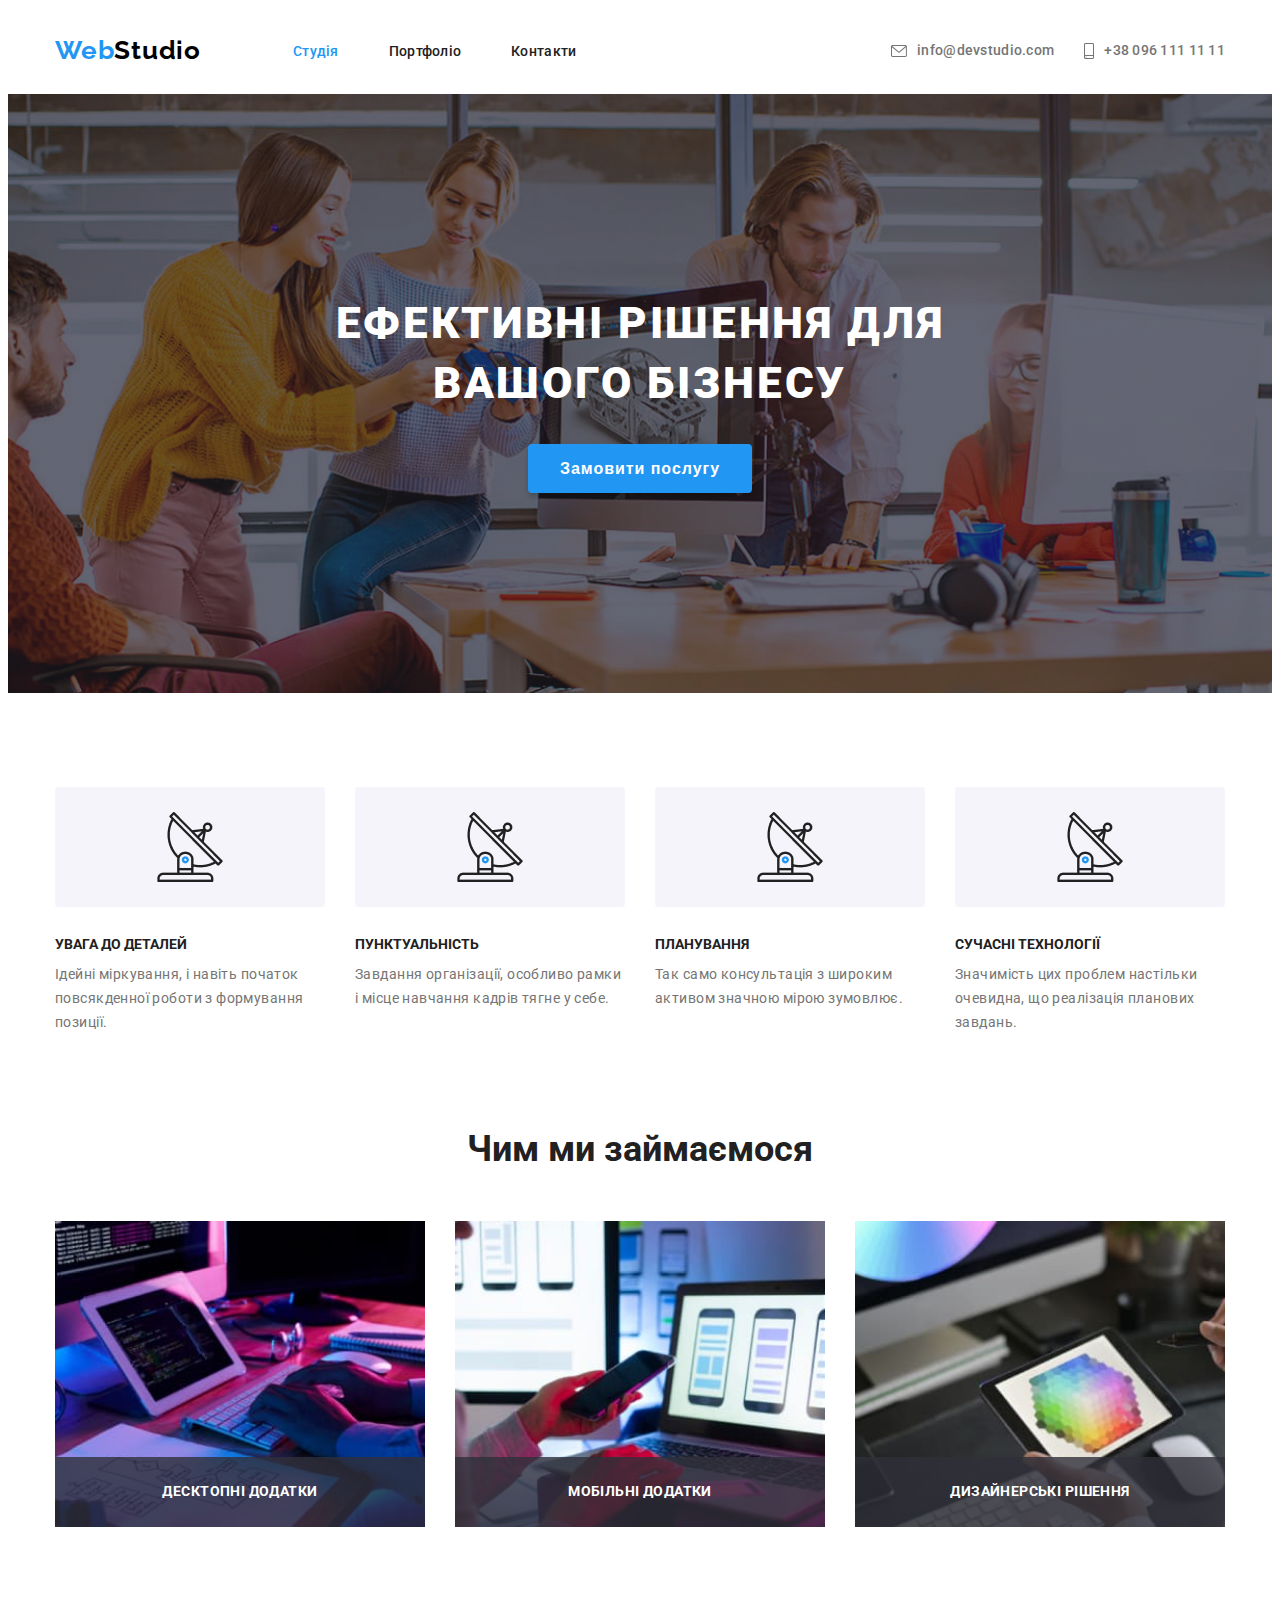
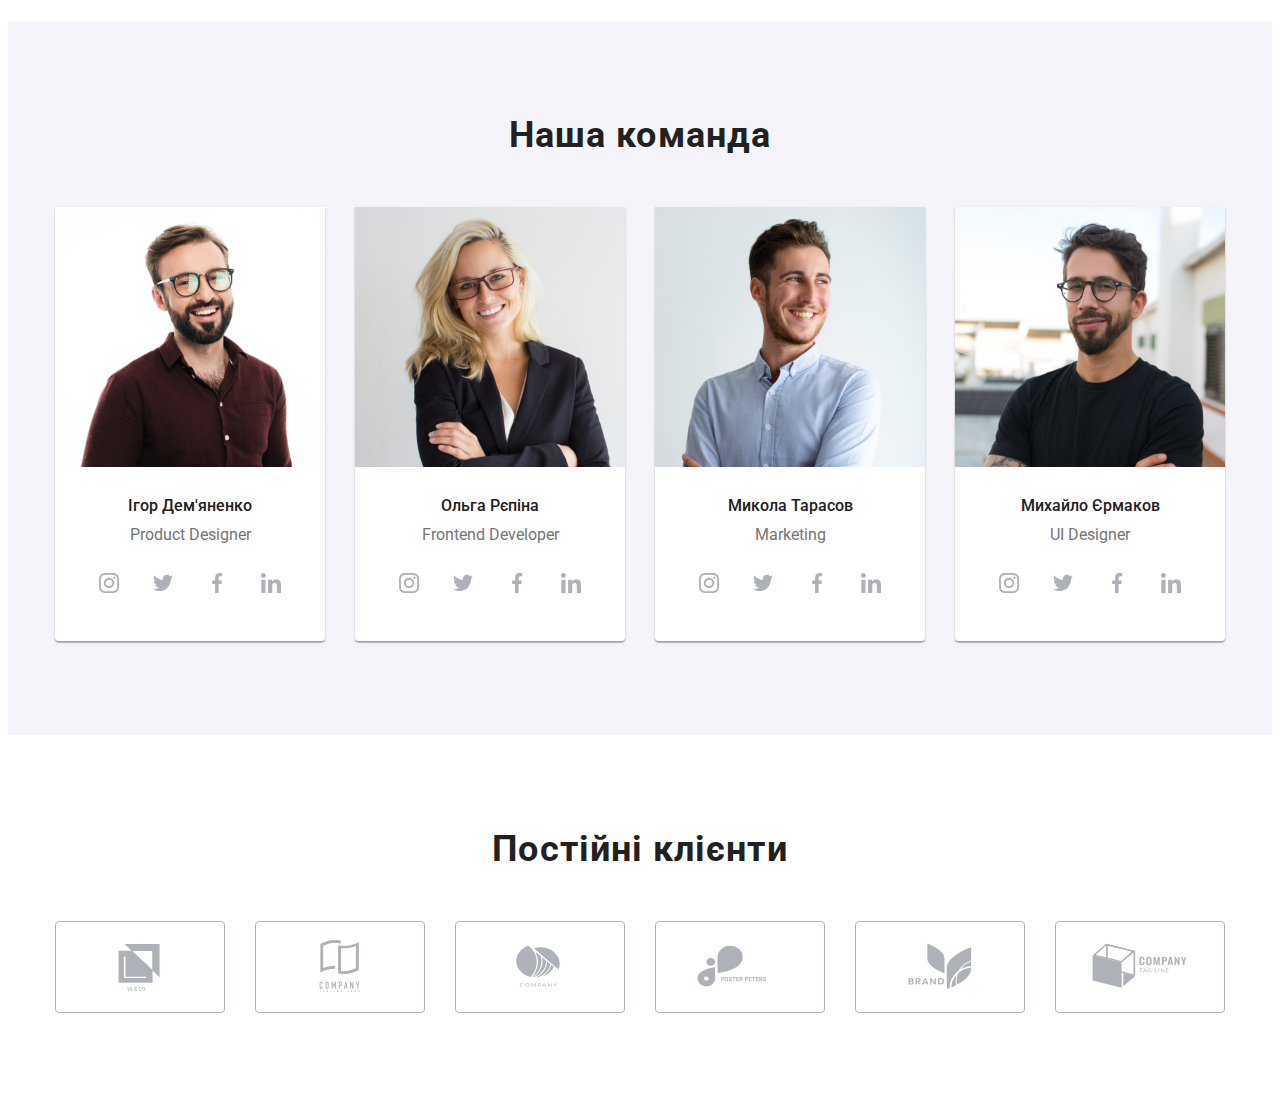
==== commit 871d81a7: "cust" ====
--- a/index.html
+++ b/index.html
@@ -405,6 +405,7 @@
         </div>
       </section>
       <section class="customers">
+        <div class="container">
         <h4 class="customers__title">Постійні клієнти</h4>
         <ul class="customers__list">
           <li class="customers__item">
@@ -450,6 +451,7 @@
             </a>
           </li>
         </ul>
+        </div>
       </section>
     </main>
     <!-- Футер -->
--- a/style/main.min.css
+++ b/style/main.min.css
@@ -1 +1 @@
-body{font-family:"Roboto"}.container{max-width:1200px;padding-right:15px;padding-left:15px;margin:0 auto}@media screen and (min-width: 480px){.container{width:480px}}@media screen and (min-width: 768px){.container{width:768px}}@media screen and (min-width: 1200px){.container{width:1200px}}*,::after,::before{box-sizing:border-box}img{display:block;width:100%;height:auto;max-width:100%}h1,h2,h3,h4,p{margin:0;padding:0}ul{list-style:none;margin:0;padding:0}a{text-decoration:none}button{cursor:pointer;border:none}.footer__web,.footer__logo,.header__web,.header__logo{font-family:"Raleway";font-size:26px;font-weight:700;line-height:1.38;letter-spacing:.78px}.nav__link,.header__link{font-size:14px;font-weight:500;line-height:1.14;letter-spacing:.28px}.footer__lab,.footer .foot__title,.affairs__text{font-size:14px;font-weight:700;line-height:1.14;letter-spacing:.42px;text-transform:uppercase}.comand__title{font-size:36px;font-weight:700;line-height:1.16;letter-spacing:1.08px}.modal .check__link,.footer__item,.footer__maps,.advantages__text{font-size:14px;font-weight:400;line-height:1.71;letter-spacing:.42px}.modal .check__btn,.footer__btn,.hero__button{font-size:16px;font-weight:700;line-height:1.87;letter-spacing:.96px}.header{background-color:#fff;padding-top:10px;padding-bottom:10px}@media screen and (min-width: 480px){.header{padding-top:10px;padding-bottom:10px}}@media screen and (min-width: 768px){.header{padding-top:21px;padding-bottom:21px}}@media screen and (min-width: 1200px){.header{padding-top:25px;padding-bottom:25px}}.header__logo{color:#000;width:145px}@media screen and (min-width: 480px){.header__logo{font-size:24px;letter-spacing:.72px}}@media screen and (min-width: 768px){.header__logo{font-size:24px;margin-right:88px;letter-spacing:.72px}}@media screen and (min-width: 1200px){.header__logo{font-size:26px;letter-spacing:.78px;margin-right:93px;letter-spacing:.78px}}.header__web{color:#2196f3}.header__list{display:none;margin-left:auto}@media screen and (min-width: 480px){.header__list{display:none}}@media screen and (min-width: 768px){.header__list{display:flex;gap:10px;flex-direction:column}}@media screen and (min-width: 1200px){.header__list{gap:30px;flex-direction:row}}.header__link{color:#757575;display:flex;align-items:center;justify-content:flex-start;flex-wrap:flex-start;flex-direction:flex-start;gap:10px}@media screen and (min-width: 480px){.header__link{font-size:12px;letter-spacing:.24px}}@media screen and (min-width: 768px){.header__link{font-size:12px;letter-spacing:.24px}}@media screen and (min-width: 1200px){.header__link{font-size:14px;letter-spacing:.28px}}.header__link:last-child{margin-right:0px}.header__link:hover,.header__link:focus{transition-property:color;transition-duration:250ms;transition-timing-function:cubic-bezier(0.4, 0, 0.2, 1);transition-delay:0;color:#2196f3}.header__link:hover .header__icon,.header__link:focus .header__icon{fill:#2196f3;transition-property:fill;transition-duration:250ms;transition-timing-function:cubic-bezier(0.4, 0, 0.2, 1);transition-delay:0}.header__icon{width:10px;height:16px;fill:#757575}.header__icon.head__svg{width:16px;height:12px}.box{display:flex;align-items:center;justify-content:flex-start;flex-wrap:flex-start;flex-direction:flex-start}.nav__list{display:none}@media screen and (min-width: 480px){.nav__list{display:none}}@media screen and (min-width: 768px){.nav__list{display:flex;gap:50px}}.nav__item{position:relative}.nav__link{color:#212121}.nav__link:hover,.nav__link:focus{color:#2196f3;transition-property:color;transition-duration:250ms;transition-timing-function:cubic-bezier(0.4, 0, 0.2, 1);transition-delay:0}.current{color:#2196f3}.current:hover:after,.current:focus:after{content:"";width:100%;height:4px;border-radius:2px;background:#2196f3;position:absolute;top:48px;left:0px;transition-property:background-color;transition-duration:250ms;transition-timing-function:cubic-bezier(0.4, 0, 0.2, 1);transition-delay:0}.hero{padding-top:118px;padding-bottom:118px;background-image:linear-gradient(rgba(47, 48, 58, 0.4), rgba(47, 48, 58, 0.4)),url(../images/fons.jpg);background-position:center;background-repeat:no-repeat;background-size:cover;overflow:hidden;text-align:center}@media screen and (min-width: 1200px){.hero{padding-top:200px;padding-bottom:200px}}.hero__title{color:#fff;font-size:26px;font-weight:900;line-height:1.61;letter-spacing:1.56px;text-transform:uppercase;width:360px;margin-bottom:30px;margin-left:auto;margin-right:auto}@media screen and (min-width: 1200px){.hero__title{font-size:44px;line-height:1.36;letter-spacing:2.64px;width:696px}}.hero__button{color:#fff;background-color:#2196f3;padding:10px 24px;border:none;border-radius:4px;box-shadow:0px 4px 4px 0px rgba(0,0,0,.15)}@media screen and (min-width: 1200px){.hero__button{padding:10px 32px}}.advantages{background-color:#fff;padding-top:60px;padding-bottom:60px}@media screen and (min-width: 1200px){.advantages{padding-top:94px;padding-bottom:0}}.advantages__list{display:flex;flex-direction:column;gap:30px}@media screen and (min-width: 768px){.advantages__list{flex-direction:row;flex-wrap:wrap}}@media screen and (min-width: 1200px){.advantages__list{flex-direction:row}}.advantages__item::before{content:"";border-radius:4px;background:#f5f4fa;width:450px;height:120px;display:block;background-image:url(../images/antenna.png);background-repeat:no-repeat;background-position:center;margin-bottom:30px}@media screen and (min-width: 768px){.advantages__item::before{width:354px;height:120px}}@media screen and (min-width: 1200px){.advantages__item::before{width:270px;height:120px}}.advantages__item::before:nth-child(2)::before{background-image:url(../images/clock.png)}.advantages__item::before:nth-child(3)::before{background-image:url(../images/diagram.png)}.advantages__item::before:nth-child(4)::before{background-image:url(../images/astronaut.png)}.advantages__title{color:#212121;text-align:center;font-size:14px;font-weight:700;line-height:1.14;letter-spacing:.42;margin-bottom:10px}@media screen and (min-width: 768px){.advantages__title{text-align:start}}.advantages__text{color:#757575;width:450px}@media screen and (min-width: 768px){.advantages__text{width:354px}}@media screen and (min-width: 1200px){.advantages__text{width:270px}}.affairs{background-color:#fff;padding-top:94px;padding-bottom:94px;display:none}@media screen and (min-width: 1200px){.affairs{display:flex}}.affairs__list{display:flex;gap:30px}.affairs__item{position:relative}.affairs__title{color:#212121;font-size:36px;font-weight:700;line-height:1.16;text-align:center;margin-bottom:50px}.affairs__img{width:370px}.affairs__box{width:370px;height:70px;display:flex;align-items:center;justify-content:center;flex-wrap:flex-start;flex-direction:flex-start;background:rgba(47,48,58,.8);position:absolute;bottom:0}.affairs__text{color:#fff}.comand{background-color:#f5f4fa;padding-top:60px;padding-bottom:60px;text-align:center}@media screen and (min-width: 1200px){.comand{padding-top:94px;padding-bottom:94px}}.comand__list{display:flex;flex-direction:column;gap:30px;max-width:1200px}@media screen and (min-width: 768px){.comand__list{flex-direction:row;flex-wrap:wrap}}@media screen and (min-width: 1200px){.comand__list{flex-direction:row}}.comand__item{border-radius:0px 0px 4px 4px;box-shadow:0px 1px 3px 0px rgba(0,0,0,.12),0px 1px 1px 0px rgba(0,0,0,.14),0px 2px 1px 0px rgba(0,0,0,.2)}.comand__box{border-radius:0px 0px 4px 4px;background:#fff;width:450px;padding-top:30px;padding-bottom:36px}@media screen and (min-width: 768px){.comand__box{width:354px}}@media screen and (min-width: 1200px){.comand__box{width:270px;padding-top:28px;padding-bottom:42px}}.comand__img{width:450px}@media screen and (min-width: 768px){.comand__img{width:354px}}@media screen and (min-width: 1200px){.comand__img{width:270px}}.comand__title{color:#212121;margin-bottom:50px}.comand__description{color:#212121;font-size:16px;font-weight:500;line-height:1.18}.comand__text{color:#757575;font-size:16px;font-weight:400;line-height:1.18;margin-top:10px;margin-bottom:16px}.comand__leest{display:flex;align-items:center;justify-content:center;flex-wrap:flex-start;flex-direction:flex-start;gap:10px}.comand__eatem{display:flex;align-items:center;justify-content:center;flex-wrap:flex-start;flex-direction:flex-start;padding:12px}.comand__eatem:hover,.comand__eatem:focus{outline:#2196f3;border-radius:50%;background-color:#2196f3;transition:background-color 250ms cubic-bezier(0.4, 0, 0.2, 1)}.comand__eatem:hover .comand__icon,.comand__eatem:focus .comand__icon{fill:#fff;transition:fill 250ms cubic-bezier(0.4, 0, 0.2, 1);animation:move-box 250ms ease}@keyframes move-box{0%{transform:rotate(0)}100%{transform:rotate(360deg)}}.comand__icon{width:20px;height:20px;fill:#afb1b8}.customers{padding-top:60px;padding-bottom:60px}@media screen and (min-width: 1200px){.customers{padding-top:94px;padding-bottom:94px}}.customers__list{display:flex;align-items:center;justify-content:center;flex-wrap:wrap;flex-direction:flex-start;width:450px;gap:30px;position:relative;margin-left:auto;margin-right:auto}@media screen and (min-width: 768px){.customers__list{width:768px}}@media screen and (min-width: 1200px){.customers__list{width:100%}}.customers__title{color:#212121;text-align:center;margin-bottom:30px;font-weight:700;font-size:28px;line-height:1.17;letter-spacing:.84px}@media screen and (min-width: 1200px){.customers__title{font-size:36px;line-height:1.16;letter-spacing:1.08px;margin-bottom:50px}}.customers__link{display:flex;align-items:center;justify-content:center;flex-wrap:flex-start;flex-direction:flex-start;width:210px;height:92px;border-radius:4px;border:1px solid #afb1b8}@media screen and (min-width: 768px){.customers__link{width:226px}}@media screen and (min-width: 1200px){.customers__link{width:170px}}.customers__link:hover,.customers__link:focus{outline:1px solid #2196f3;border:none;transition-property:border-color;transition-duration:250ms;transition-timing-function:cubic-bezier(0.4, 0, 0.2, 1);transition-delay:0}.customers__link:hover .customers__icon,.customers__link:focus .customers__icon{fill:#2196f3;transition-property:fill;transition-duration:250ms;transition-timing-function:cubic-bezier(0.4, 0, 0.2, 1);transition-delay:0}.customers__icon{width:106px;height:60px;fill:#afb1b8}.footer{background-color:#2f303a;padding-top:60px;padding-bottom:60px}.footer__box{display:flex;align-items:center;justify-content:flex-start;flex-wrap:flex-start;flex-direction:flex-start;gap:70px}.footer__logo{color:#fff}.footer__web{color:#2196f3}.footer__adress{font-style:normal;margin-top:20px}.footer__maps{color:#fff}.footer__list{margin-top:9px}.footer__link{margin-bottom:9px}.footer__link:last-child{margin-bottom:0px}.footer__item{color:rgba(255,255,255,.6)}.footer .foot{padding-top:12px;padding-bottom:40px}.footer .foot__title{color:#fff;margin-bottom:20px}.footer .foot__list{display:flex;align-items:center;justify-content:flex-start;flex-wrap:flex-start;flex-direction:flex-start;gap:10px}.footer .foot__item{display:flex;align-items:center;justify-content:center;flex-wrap:flex-start;flex-direction:flex-start;width:44px;height:44px;border-radius:33px;background-color:rgba(255,255,255,.1)}.footer .foot__item:hover,.footer .foot__item:focus{outline:#2196f3;background-color:#2196f3;transition:background-color 250ms cubic-bezier(0.4, 0, 0.2, 1)}.footer .foot__item:hover .foot__icon,.footer .foot__item:focus .foot__icon{animation:move-box 250ms ease}@keyframes move-box{0%{transform:rotate(0)}100%{transform:rotate(360deg)}}.footer .foot__icon{fill:#fff;width:20px;height:20px}.footer__form{display:flex;gap:12px;margin-left:93px;padding-bottom:19px}.footer__lab{color:#fff}.footer__inp{display:block;width:358px;background-color:rgba(0,0,0,0);color:rgba(255,255,255,.6);font-size:16px;font-weight:400;line-height:1.25;letter-spacing:.48px;padding:15px 16px;border-radius:4px;border:1px solid rgba(255,255,255,.6);box-shadow:0px 4px 4px rgba(0,0,0,.15);outline:none;margin-top:20px}.footer__btn{display:flex;align-items:center;justify-content:flex-start;flex-wrap:flex-start;flex-direction:flex-start;background-color:#2196f3;color:#fff;border-radius:4px;box-shadow:0px 4px 4px rgba(0,0,0,.15);padding:10px 28px;height:50px;margin-top:36px}.footer__icon{fill:#fff;width:24px;height:24px;margin-left:10px}.backdrop{position:fixed;top:0;left:0;width:100%;height:100%;background-image:linear-gradient(rgba(0, 0, 0, 0.2), rgba(0, 0, 0, 0.2));opacity:1;transition-property:opacity;transition-duration:250ms;transition-timing-function:cubic-bezier(0.4, 0, 0.2, 1);transition-delay:0}.is-hidden{opacity:0;pointer-events:none}.modal{padding:40px;background-color:#fff;position:absolute;top:50%;left:50%;transform:translate(-50%, -50%)}.modal__btn{display:flex;align-items:center;justify-content:center;flex-wrap:flex-start;flex-direction:flex-start;border-radius:50%;background-color:rgba(0,0,0,0);padding:6px;position:absolute;top:14px;right:14px;border:1px solid #eee}.modal__btn:hover,.modal__btn:focus{outline:#eee}.modal__btn:hover .modal__svg,.modal__btn:focus .modal__svg{fill:#2196f3;transition-property:fill;transition-duration:250ms;transition-timing-function:cubic-bezier(0.4, 0, 0.2, 1);transition-delay:0}.modal__svg{width:18px;height:18px}.modal__title{color:#212121;font-size:20px;font-weight:700;line-height:1.15;letter-spacing:.6px;text-align:center;margin-bottom:12px}.modal__lab{color:#757575;font-size:12px;font-weight:400;line-height:1.16;letter-spacing:.12px;border:none}.modal__inp{display:block;width:448px;height:40px;border-radius:4px;border:1px solid #eee;padding:12px 12px 12px 42px;margin-bottom:10px;margin-top:4px;outline:none}.modal__inp:hover,.modal__inp:focus{border-color:#2196f3;transition-property:border-color;transition-duration:250ms;transition-timing-function:cubic-bezier(0.4, 0, 0.2, 1);transition-delay:0}.modal__coment{display:block;width:448px;height:120px;border-radius:4px;border-color:#eee;padding:12px 16px;margin-bottom:25px;resize:none;margin-top:4px;outline:none}.modal__box{position:relative}.modal__inp:hover+.modal__icon,.modal__inp:focus+.modal__icon{fill:#2196f3;transition-property:fill;transition-duration:250ms;transition-timing-function:cubic-bezier(0.4, 0, 0.2, 1);transition-delay:0}.modal__icon{width:18px;height:18px;top:53%;left:12px;position:absolute}.modal__us{width:18px;height:18px}.modal__chek{width:16px;height:16px;margin-right:8px}.modal .check{display:flex;align-items:center;justify-content:center;flex-wrap:flex-start;flex-direction:flex-start;margin-bottom:34px;color:#757575;font-size:14px;font-weight:400;line-height:1.7;letter-spacing:.42px}.modal .check__link{color:#2196f3;text-decoration-line:underline;margin-left:3px}.modal .check__btn{color:#fff;text-align:center;padding:10px 53px;border-radius:4px;background:#2196f3;box-shadow:0px 4px 4px 0px rgba(0,0,0,.15)}.modal .check__button{text-align:center}.photo{background-color:#fff;padding-top:94px;padding-bottom:94px;border-top:1px solid #ececec}.photo__leest{display:flex;align-items:flex-start;justify-content:center;flex-wrap:flex-start;flex-direction:flex-start;gap:8px;margin-bottom:50px}.photo__btn{color:#212121;background-color:#f5f4fa;border:0;border-radius:4px;font-size:16px;font-weight:500;line-height:1.62;padding:6px 22px}.photo__btn:hover,.photo__btn:focus{background-color:#2196f3;border:none;outline:rgba(0,0,0,0);border-radius:4px;color:#fff;box-shadow:0px 3px 1px 0px rgba(0,0,0,.1),0px 1px 2px 0px rgba(0,0,0,.08),0px 2px 2px 0px rgba(0,0,0,.12);transition-property:background-color,color,box-shadow;transition-duration:250ms;transition-timing-function:cubic-bezier(0.4, 0, 0.2, 1);transition-delay:0}.photo__list{display:flex;align-items:flex-start;justify-content:flex-start;flex-wrap:wrap;flex-direction:flex-start;gap:30px}.photo__link{flex-basis:calc((100% - 60px)/3)}.photo__link:hover,.photo__link:focus{box-shadow:0px 1px 1px 0px rgba(0,0,0,.12),0px 4px 4px 0px rgba(0,0,0,.06),1px 4px 6px 0px rgba(0,0,0,.16);transition-property:box-shadow;transition-duration:250ms;transition-timing-function:cubic-bezier(0.4, 0, 0.2, 1);transition-delay:0}.photo__link:hover .overlay,.photo__link:focus .overlay{opacity:1;transition-property:opacity;transition-duration:250ms;transition-timing-function:cubic-bezier(0.4, 0, 0.2, 1);transition-delay:0}.photo__bax{position:relative;overflow:hidden}.photo__bax:hover .overlay{opacity:1;transform:translate(0);transition-property:transform;transition-duration:250ms;transition-delay:0}.photo__img{width:100%}.photo__box{border:1px solid #eee;background-color:#fff;padding:20px 24px}.photo__title{color:#212121;font-size:18px;font-weight:700;line-height:2}.photo__text{color:#757575;font-size:16px;font-weight:400;line-height:1.87;margin-top:4px}.overlay{position:absolute;top:0;left:0;width:370px;height:294px;padding:63px 24px;background:rgba(33,150,243,.9);opacity:0;transition-property:background-color transform;transition-duration:250ms;transition-timing-function:cubic-bezier(0.4, 0, 0.2, 1);transition-delay:0;transform:translatey(370px);overflow:hidden}.over__text{color:#fff;font-size:18px;font-weight:400;line-height:1.5;letter-spacing:.54px;width:322px;transition-property:color;transition-duration:250ms;transition-timing-function:cubic-bezier(0.4, 0, 0.2, 1);transition-delay:0}/*# sourceMappingURL=main.min.css.map */+body{font-family:"Roboto"}.container{max-width:1200px;padding-right:15px;padding-left:15px;margin:0 auto}@media screen and (min-width: 480px){.container{width:480px}}@media screen and (min-width: 768px){.container{width:768px}}@media screen and (min-width: 1200px){.container{width:1200px}}*,::after,::before{box-sizing:border-box}img{display:block;width:100%;height:auto;max-width:100%}h1,h2,h3,h4,p{margin:0;padding:0}ul{list-style:none;margin:0;padding:0}a{text-decoration:none}button{cursor:pointer;border:none}.footer__web,.footer__logo,.header__web,.header__logo{font-family:"Raleway";font-size:26px;font-weight:700;line-height:1.38;letter-spacing:.78px}.nav__link,.header__link{font-size:14px;font-weight:500;line-height:1.14;letter-spacing:.28px}.footer__lab,.footer .foot__title,.affairs__text{font-size:14px;font-weight:700;line-height:1.14;letter-spacing:.42px;text-transform:uppercase}.modal .check__link,.footer__item,.footer__maps,.advantages__text{font-size:14px;font-weight:400;line-height:1.71;letter-spacing:.42px}.modal .check__btn,.footer__btn,.hero__button{font-size:16px;font-weight:700;line-height:1.87;letter-spacing:.96px}.header{background-color:#fff;padding-top:10px;padding-bottom:10px}@media screen and (min-width: 480px){.header{padding-top:10px;padding-bottom:10px}}@media screen and (min-width: 768px){.header{padding-top:21px;padding-bottom:21px}}@media screen and (min-width: 1200px){.header{padding-top:25px;padding-bottom:25px}}.header__logo{color:#000;width:145px}@media screen and (min-width: 480px){.header__logo{font-size:24px;letter-spacing:.72px}}@media screen and (min-width: 768px){.header__logo{font-size:24px;margin-right:88px;letter-spacing:.72px}}@media screen and (min-width: 1200px){.header__logo{font-size:26px;letter-spacing:.78px;margin-right:93px;letter-spacing:.78px}}.header__web{color:#2196f3}.header__list{display:none;margin-left:auto}@media screen and (min-width: 480px){.header__list{display:none}}@media screen and (min-width: 768px){.header__list{display:flex;gap:10px;flex-direction:column}}@media screen and (min-width: 1200px){.header__list{gap:30px;flex-direction:row}}.header__link{color:#757575;display:flex;align-items:center;justify-content:flex-start;flex-wrap:flex-start;flex-direction:flex-start;gap:10px}@media screen and (min-width: 480px){.header__link{font-size:12px;letter-spacing:.24px}}@media screen and (min-width: 768px){.header__link{font-size:12px;letter-spacing:.24px}}@media screen and (min-width: 1200px){.header__link{font-size:14px;letter-spacing:.28px}}.header__link:last-child{margin-right:0px}.header__link:hover,.header__link:focus{transition-property:color;transition-duration:250ms;transition-timing-function:cubic-bezier(0.4, 0, 0.2, 1);transition-delay:0;color:#2196f3}.header__link:hover .header__icon,.header__link:focus .header__icon{fill:#2196f3;transition-property:fill;transition-duration:250ms;transition-timing-function:cubic-bezier(0.4, 0, 0.2, 1);transition-delay:0}.header__icon{width:10px;height:16px;fill:#757575}.header__icon.head__svg{width:16px;height:12px}.box{display:flex;align-items:center;justify-content:flex-start;flex-wrap:flex-start;flex-direction:flex-start}.nav__list{display:none}@media screen and (min-width: 480px){.nav__list{display:none}}@media screen and (min-width: 768px){.nav__list{display:flex;gap:50px}}.nav__item{position:relative}.nav__link{color:#212121}.nav__link:hover,.nav__link:focus{color:#2196f3;transition-property:color;transition-duration:250ms;transition-timing-function:cubic-bezier(0.4, 0, 0.2, 1);transition-delay:0}.current{color:#2196f3}.current:hover:after,.current:focus:after{content:"";width:100%;height:4px;border-radius:2px;background:#2196f3;position:absolute;top:48px;left:0px;transition-property:background-color;transition-duration:250ms;transition-timing-function:cubic-bezier(0.4, 0, 0.2, 1);transition-delay:0}.hero{padding-top:118px;padding-bottom:118px;background-image:linear-gradient(rgba(47, 48, 58, 0.4), rgba(47, 48, 58, 0.4)),url(../images/fons.jpg);background-position:center;background-repeat:no-repeat;background-size:cover;overflow:hidden;text-align:center}@media screen and (min-width: 1200px){.hero{padding-top:200px;padding-bottom:200px}}.hero__title{color:#fff;font-size:26px;font-weight:900;line-height:1.61;letter-spacing:1.56px;text-transform:uppercase;width:360px;margin-bottom:30px;margin-left:auto;margin-right:auto}@media screen and (min-width: 1200px){.hero__title{font-size:44px;line-height:1.36;letter-spacing:2.64px;width:696px}}.hero__button{color:#fff;background-color:#2196f3;padding:10px 24px;border:none;border-radius:4px;box-shadow:0px 4px 4px 0px rgba(0,0,0,.15)}@media screen and (min-width: 1200px){.hero__button{padding:10px 32px}}.advantages{background-color:#fff;padding-top:60px;padding-bottom:60px}@media screen and (min-width: 1200px){.advantages{padding-top:94px;padding-bottom:0}}.advantages__list{display:flex;flex-direction:column;gap:30px}@media screen and (min-width: 768px){.advantages__list{flex-direction:row;flex-wrap:wrap}}@media screen and (min-width: 1200px){.advantages__list{flex-wrap:nowrap}}.advantages__item::before{content:"";border-radius:4px;background:#f5f4fa;width:100%;height:120px;display:block;background-image:url(../images/antenna.png);background-repeat:no-repeat;background-position:center;margin-bottom:30px}@media screen and (min-width: 480px){.advantages__item::before{width:450px}}@media screen and (min-width: 768px){.advantages__item::before{width:354px}}@media screen and (min-width: 1200px){.advantages__item::before{width:270px}}.advantages__item::before:nth-child(2)::before{background-image:url(../images/clock.png)}.advantages__item::before:nth-child(3)::before{background-image:url(../images/diagram.png)}.advantages__item::before:nth-child(4)::before{background-image:url(../images/astronaut.png)}.advantages__title{color:#212121;text-align:center;font-size:14px;font-weight:700;line-height:1.14;letter-spacing:.42;margin-bottom:10px}@media screen and (min-width: 768px){.advantages__title{text-align:start}}.advantages__text{color:#757575;width:100%}@media screen and (min-width: 768px){.advantages__text{width:354px}}@media screen and (min-width: 1200px){.advantages__text{width:270px}}.affairs{background-color:#fff;padding-top:94px;padding-bottom:94px;display:none}@media screen and (min-width: 1200px){.affairs{display:flex}}.affairs__list{display:flex;gap:30px}.affairs__item{position:relative}.affairs__title{color:#212121;font-size:36px;font-weight:700;line-height:1.16;text-align:center;margin-bottom:50px}.affairs__img{width:370px}.affairs__box{width:370px;height:70px;display:flex;align-items:center;justify-content:center;flex-wrap:flex-start;flex-direction:flex-start;background:rgba(47,48,58,.8);position:absolute;bottom:0}.affairs__text{color:#fff}.comand{background-color:#f5f4fa;padding-top:60px;padding-bottom:60px;text-align:center}@media screen and (min-width: 1200px){.comand{padding-top:94px;padding-bottom:94px}}.comand__list{display:flex;flex-direction:column;gap:30px}@media screen and (min-width: 768px){.comand__list{flex-direction:row;flex-wrap:wrap}}@media screen and (min-width: 1200px){.comand__list{flex-wrap:nowrap}}.comand__item{flex-basis:100%;border-radius:0px 0px 4px 4px;box-shadow:0px 1px 3px 0px rgba(0,0,0,.12),0px 1px 1px 0px rgba(0,0,0,.14),0px 2px 1px 0px rgba(0,0,0,.2)}@media screen and (min-width: 768px){.comand__item{flex-basis:calc((100% - 30px)/2)}}@media screen and (min-width: 1200px){.comand__item{flex-basis:calc((100% - 90px)/4)}}.comand__box{border-radius:0px 0px 4px 4px;background:#fff;padding-top:30px;padding-bottom:36px}.comand__img{width:100%}.comand__title{color:#212121;text-align:center;font-size:28px;font-weight:700;line-height:1.16;letter-spacing:.84px;margin-bottom:30px}@media screen and (min-width: 1200px){.comand__title{font-size:36px;letter-spacing:1.08px;margin-bottom:50px}}.comand__description{color:#212121;font-size:16px;font-weight:500;line-height:1.18}.comand__text{color:#757575;font-size:16px;font-weight:400;line-height:1.18;margin-top:10px;margin-bottom:16px}.comand__leest{display:flex;align-items:center;justify-content:center;flex-wrap:flex-start;flex-direction:flex-start;gap:10px}.comand__eatem{display:flex;align-items:center;justify-content:center;flex-wrap:flex-start;flex-direction:flex-start;padding:12px}.comand__eatem:hover,.comand__eatem:focus{outline:#2196f3;border-radius:50%;background-color:#2196f3;transition:background-color 250ms cubic-bezier(0.4, 0, 0.2, 1)}.comand__eatem:hover .comand__icon,.comand__eatem:focus .comand__icon{fill:#fff;transition:fill 250ms cubic-bezier(0.4, 0, 0.2, 1);animation:move-box 250ms ease}@keyframes move-box{0%{transform:rotate(0)}100%{transform:rotate(360deg)}}.comand__icon{width:20px;height:20px;fill:#afb1b8}.customers{padding-top:60px;padding-bottom:60px}@media screen and (min-width: 1200px){.customers{padding-top:94px;padding-bottom:94px}}.customers__list{display:flex;align-items:center;justify-content:center;flex-wrap:wrap;flex-direction:flex-start;gap:30px;position:relative}@media screen and (min-width: 480px){.customers__item{flex-basis:calc((100% - 30px)/3)}}@media screen and (min-width: 768px){.customers__item{flex-basis:calc((100% - 60px)/3)}}@media screen and (min-width: 1200px){.customers__item{flex-basis:calc((100% - 150px)/6)}}.customers__title{color:#212121;text-align:center;margin-bottom:30px;font-weight:700;font-size:28px;line-height:1.17;letter-spacing:.84px}@media screen and (min-width: 1200px){.customers__title{font-size:36px;line-height:1.16;letter-spacing:1.08px;margin-bottom:50px}}.customers__link{display:flex;align-items:center;justify-content:center;flex-wrap:flex-start;flex-direction:flex-start;width:210px;height:92px;border-radius:4px;border:1px solid #afb1b8}@media screen and (min-width: 768px){.customers__link{width:226px}}@media screen and (min-width: 1200px){.customers__link{width:170px}}.customers__link:hover,.customers__link:focus{outline:1px solid #2196f3;border:none;transition-property:border-color;transition-duration:250ms;transition-timing-function:cubic-bezier(0.4, 0, 0.2, 1);transition-delay:0}.customers__link:hover .customers__icon,.customers__link:focus .customers__icon{fill:#2196f3;transition-property:fill;transition-duration:250ms;transition-timing-function:cubic-bezier(0.4, 0, 0.2, 1);transition-delay:0}.customers__icon{height:60px;fill:#afb1b8}.footer{background-color:#2f303a;padding-top:60px;padding-bottom:60px}.footer__box{display:flex;align-items:center;justify-content:flex-start;flex-wrap:flex-start;flex-direction:flex-start;gap:70px}.footer__logo{color:#fff}.footer__web{color:#2196f3}.footer__adress{font-style:normal;margin-top:20px}.footer__maps{color:#fff}.footer__list{margin-top:9px}.footer__link{margin-bottom:9px}.footer__link:last-child{margin-bottom:0px}.footer__item{color:rgba(255,255,255,.6)}.footer .foot{padding-top:12px;padding-bottom:40px}.footer .foot__title{color:#fff;margin-bottom:20px}.footer .foot__list{display:flex;align-items:center;justify-content:flex-start;flex-wrap:flex-start;flex-direction:flex-start;gap:10px}.footer .foot__item{display:flex;align-items:center;justify-content:center;flex-wrap:flex-start;flex-direction:flex-start;width:44px;height:44px;border-radius:33px;background-color:rgba(255,255,255,.1)}.footer .foot__item:hover,.footer .foot__item:focus{outline:#2196f3;background-color:#2196f3;transition:background-color 250ms cubic-bezier(0.4, 0, 0.2, 1)}.footer .foot__item:hover .foot__icon,.footer .foot__item:focus .foot__icon{animation:move-box 250ms ease}@keyframes move-box{0%{transform:rotate(0)}100%{transform:rotate(360deg)}}.footer .foot__icon{fill:#fff;width:20px;height:20px}.footer__form{display:flex;gap:12px;margin-left:93px;padding-bottom:19px}.footer__lab{color:#fff}.footer__inp{display:block;width:358px;background-color:rgba(0,0,0,0);color:rgba(255,255,255,.6);font-size:16px;font-weight:400;line-height:1.25;letter-spacing:.48px;padding:15px 16px;border-radius:4px;border:1px solid rgba(255,255,255,.6);box-shadow:0px 4px 4px rgba(0,0,0,.15);outline:none;margin-top:20px}.footer__btn{display:flex;align-items:center;justify-content:flex-start;flex-wrap:flex-start;flex-direction:flex-start;background-color:#2196f3;color:#fff;border-radius:4px;box-shadow:0px 4px 4px rgba(0,0,0,.15);padding:10px 28px;height:50px;margin-top:36px}.footer__icon{fill:#fff;width:24px;height:24px;margin-left:10px}.backdrop{position:fixed;top:0;left:0;width:100%;height:100%;background-image:linear-gradient(rgba(0, 0, 0, 0.2), rgba(0, 0, 0, 0.2));opacity:1;transition-property:opacity;transition-duration:250ms;transition-timing-function:cubic-bezier(0.4, 0, 0.2, 1);transition-delay:0}.is-hidden{opacity:0;pointer-events:none}.modal{padding:40px;background-color:#fff;position:absolute;top:50%;left:50%;transform:translate(-50%, -50%)}.modal__btn{display:flex;align-items:center;justify-content:center;flex-wrap:flex-start;flex-direction:flex-start;border-radius:50%;background-color:rgba(0,0,0,0);padding:6px;position:absolute;top:14px;right:14px;border:1px solid #eee}.modal__btn:hover,.modal__btn:focus{outline:#eee}.modal__btn:hover .modal__svg,.modal__btn:focus .modal__svg{fill:#2196f3;transition-property:fill;transition-duration:250ms;transition-timing-function:cubic-bezier(0.4, 0, 0.2, 1);transition-delay:0}.modal__svg{width:18px;height:18px}.modal__title{color:#212121;font-size:20px;font-weight:700;line-height:1.15;letter-spacing:.6px;text-align:center;margin-bottom:12px}.modal__lab{color:#757575;font-size:12px;font-weight:400;line-height:1.16;letter-spacing:.12px;border:none}.modal__inp{display:block;width:448px;height:40px;border-radius:4px;border:1px solid #eee;padding:12px 12px 12px 42px;margin-bottom:10px;margin-top:4px;outline:none}.modal__inp:hover,.modal__inp:focus{border-color:#2196f3;transition-property:border-color;transition-duration:250ms;transition-timing-function:cubic-bezier(0.4, 0, 0.2, 1);transition-delay:0}.modal__coment{display:block;width:448px;height:120px;border-radius:4px;border-color:#eee;padding:12px 16px;margin-bottom:25px;resize:none;margin-top:4px;outline:none}.modal__box{position:relative}.modal__inp:hover+.modal__icon,.modal__inp:focus+.modal__icon{fill:#2196f3;transition-property:fill;transition-duration:250ms;transition-timing-function:cubic-bezier(0.4, 0, 0.2, 1);transition-delay:0}.modal__icon{width:18px;height:18px;top:53%;left:12px;position:absolute}.modal__us{width:18px;height:18px}.modal__chek{width:16px;height:16px;margin-right:8px}.modal .check{display:flex;align-items:center;justify-content:center;flex-wrap:flex-start;flex-direction:flex-start;margin-bottom:34px;color:#757575;font-size:14px;font-weight:400;line-height:1.7;letter-spacing:.42px}.modal .check__link{color:#2196f3;text-decoration-line:underline;margin-left:3px}.modal .check__btn{color:#fff;text-align:center;padding:10px 53px;border-radius:4px;background:#2196f3;box-shadow:0px 4px 4px 0px rgba(0,0,0,.15)}.modal .check__button{text-align:center}.photo{background-color:#fff;padding-top:94px;padding-bottom:94px;border-top:1px solid #ececec}.photo__leest{display:flex;align-items:flex-start;justify-content:center;flex-wrap:flex-start;flex-direction:flex-start;gap:8px;margin-bottom:50px}.photo__btn{color:#212121;background-color:#f5f4fa;border:0;border-radius:4px;font-size:16px;font-weight:500;line-height:1.62;padding:6px 22px}.photo__btn:hover,.photo__btn:focus{background-color:#2196f3;border:none;outline:rgba(0,0,0,0);border-radius:4px;color:#fff;box-shadow:0px 3px 1px 0px rgba(0,0,0,.1),0px 1px 2px 0px rgba(0,0,0,.08),0px 2px 2px 0px rgba(0,0,0,.12);transition-property:background-color,color,box-shadow;transition-duration:250ms;transition-timing-function:cubic-bezier(0.4, 0, 0.2, 1);transition-delay:0}.photo__list{display:flex;align-items:flex-start;justify-content:flex-start;flex-wrap:wrap;flex-direction:flex-start;gap:30px}.photo__link{flex-basis:calc((100% - 60px)/3)}.photo__link:hover,.photo__link:focus{box-shadow:0px 1px 1px 0px rgba(0,0,0,.12),0px 4px 4px 0px rgba(0,0,0,.06),1px 4px 6px 0px rgba(0,0,0,.16);transition-property:box-shadow;transition-duration:250ms;transition-timing-function:cubic-bezier(0.4, 0, 0.2, 1);transition-delay:0}.photo__link:hover .overlay,.photo__link:focus .overlay{opacity:1;transition-property:opacity;transition-duration:250ms;transition-timing-function:cubic-bezier(0.4, 0, 0.2, 1);transition-delay:0}.photo__bax{position:relative;overflow:hidden}.photo__bax:hover .overlay{opacity:1;transform:translate(0);transition-property:transform;transition-duration:250ms;transition-delay:0}.photo__img{width:100%}.photo__box{border:1px solid #eee;background-color:#fff;padding:20px 24px}.photo__title{color:#212121;font-size:18px;font-weight:700;line-height:2}.photo__text{color:#757575;font-size:16px;font-weight:400;line-height:1.87;margin-top:4px}.overlay{position:absolute;top:0;left:0;width:370px;height:294px;padding:63px 24px;background:rgba(33,150,243,.9);opacity:0;transition-property:background-color transform;transition-duration:250ms;transition-timing-function:cubic-bezier(0.4, 0, 0.2, 1);transition-delay:0;transform:translatey(370px);overflow:hidden}.over__text{color:#fff;font-size:18px;font-weight:400;line-height:1.5;letter-spacing:.54px;width:322px;transition-property:color;transition-duration:250ms;transition-timing-function:cubic-bezier(0.4, 0, 0.2, 1);transition-delay:0}/*# sourceMappingURL=main.min.css.map */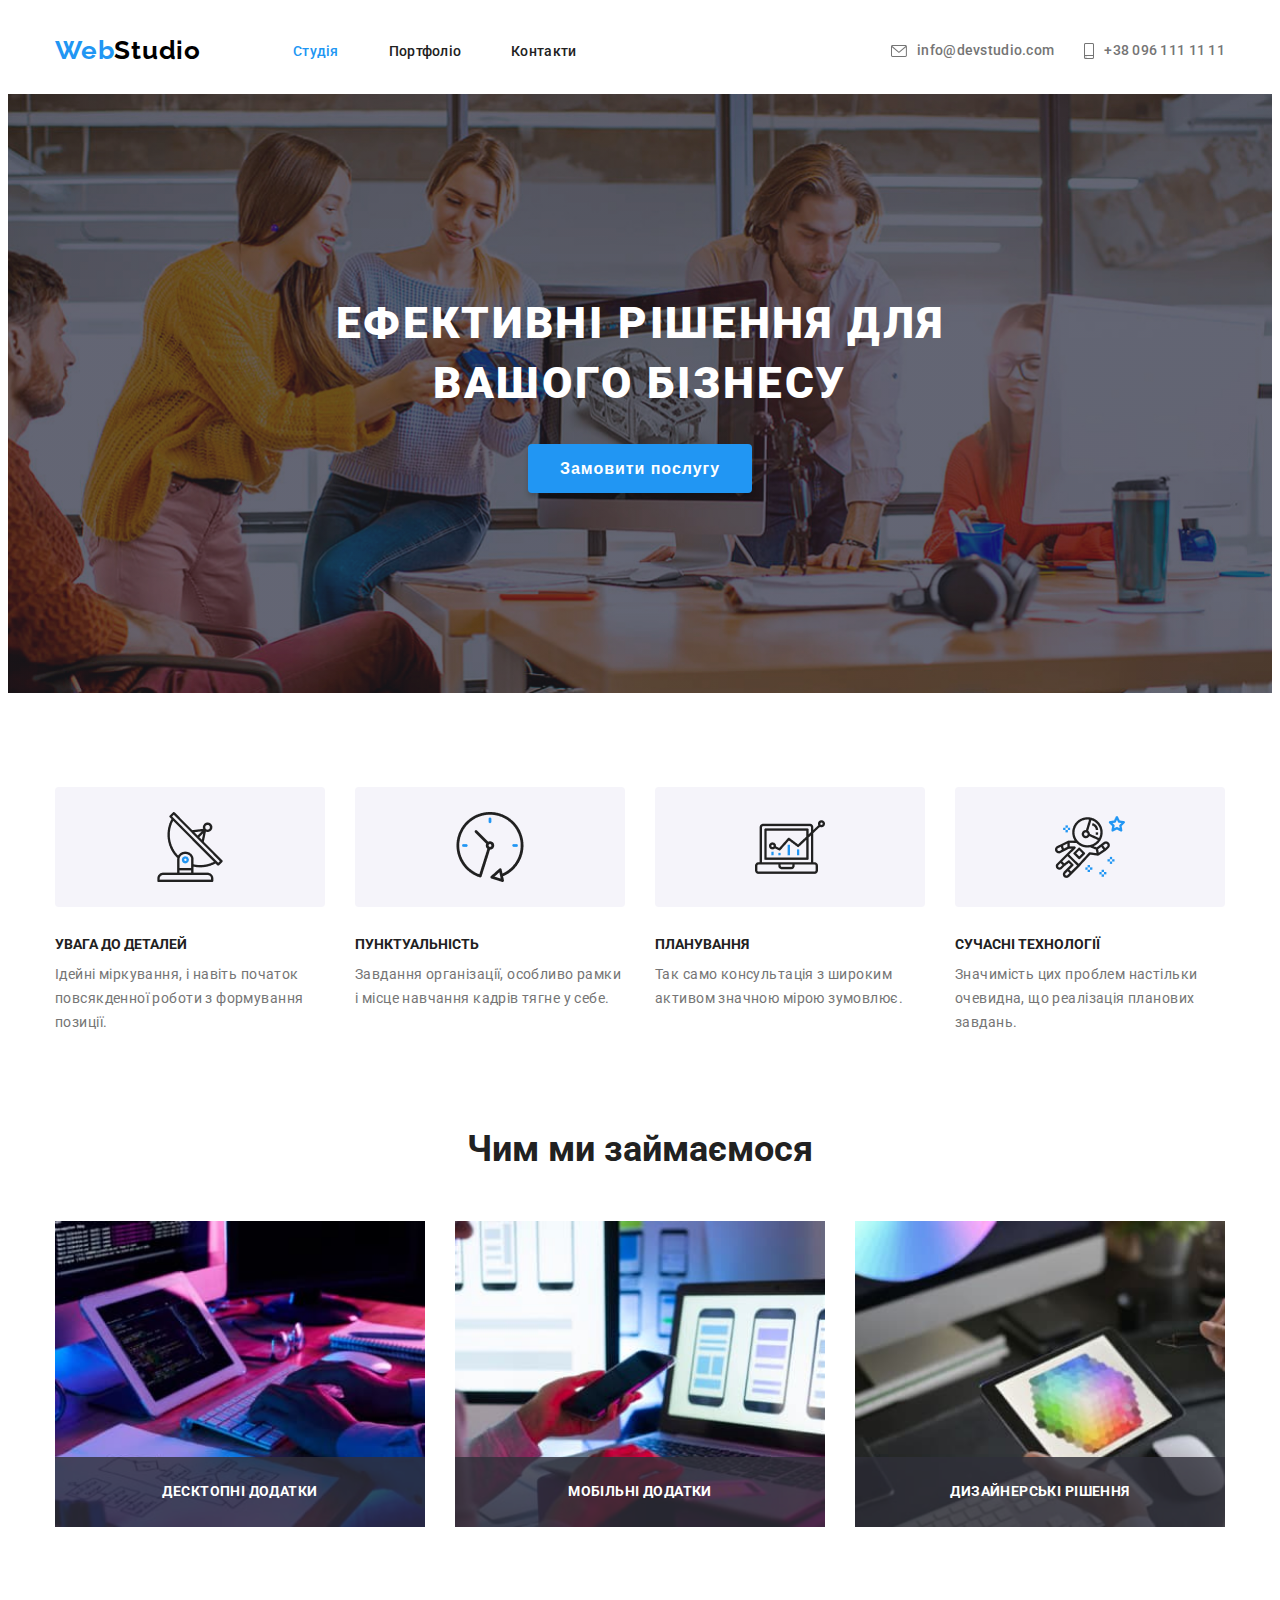
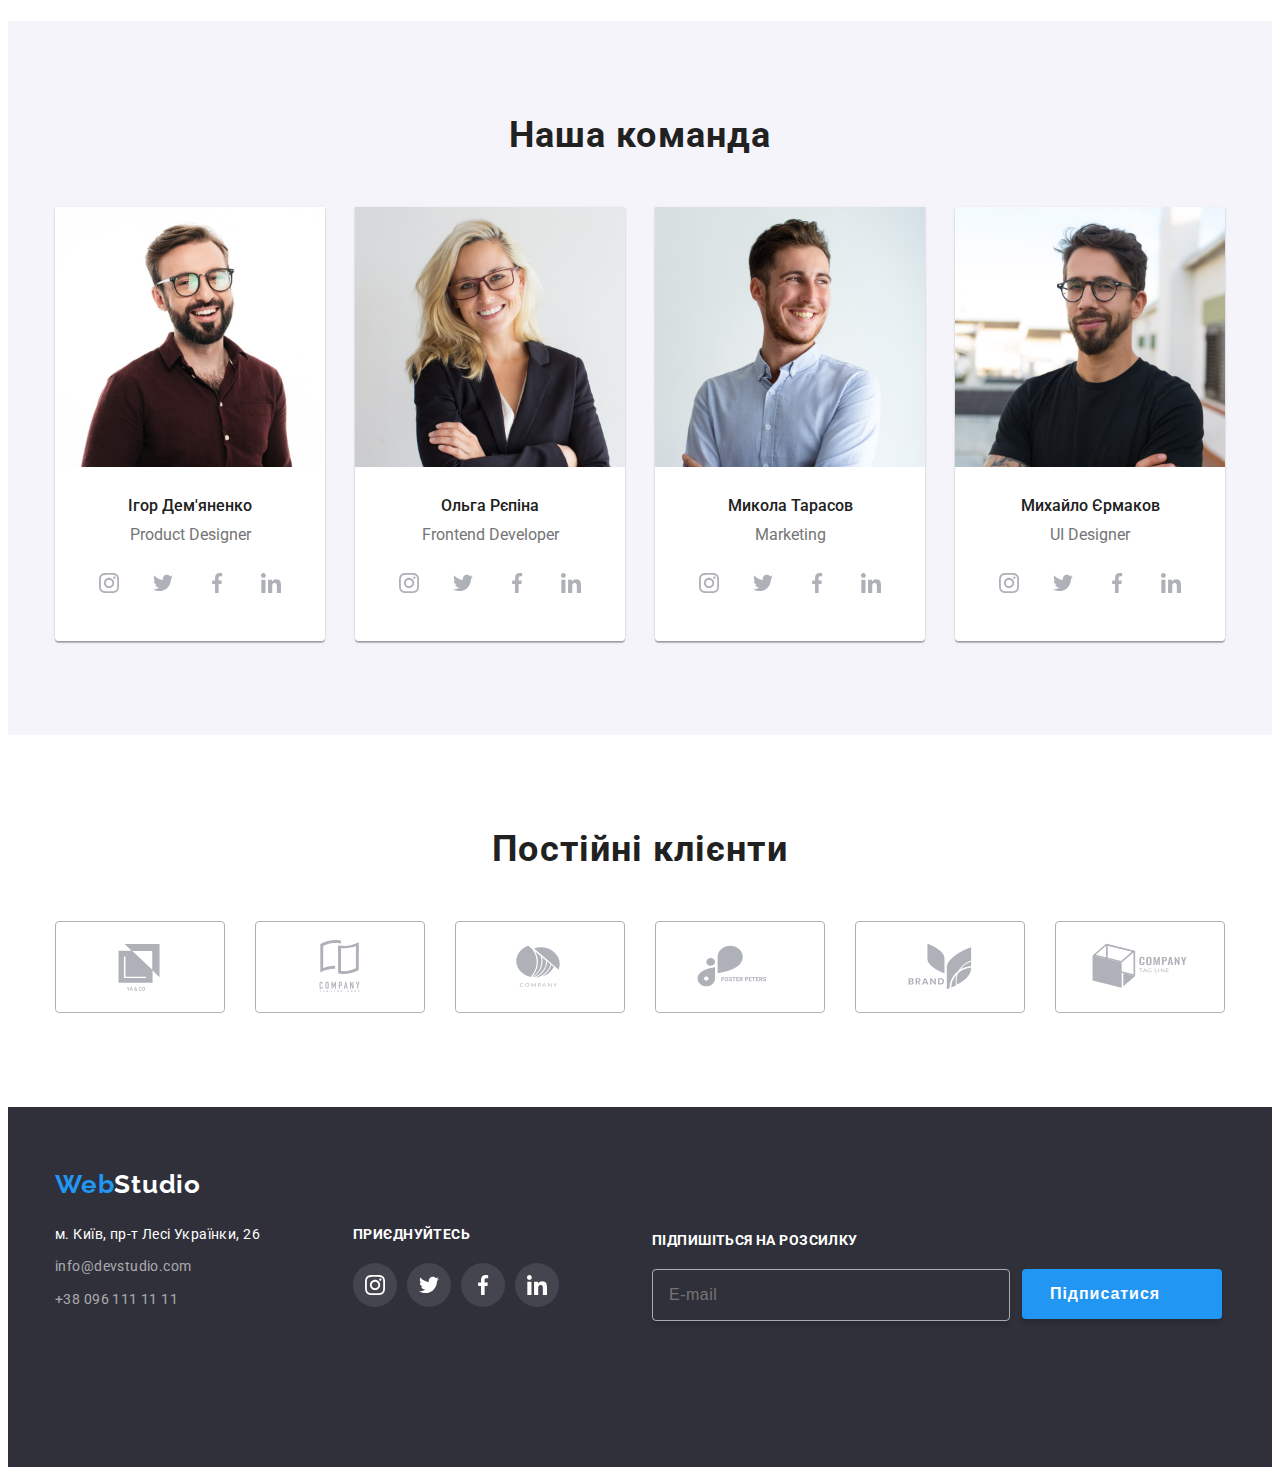
==== commit 2ada923c: "modal" ====
--- a/index.html
+++ b/index.html
@@ -455,9 +455,10 @@
       </section>
     </main>
     <!-- Футер -->
-    <!-- <footer class="footer">
+    <footer class="footer">
       <div class="container footer__box">
-        <div>
+        <div class="adapt">
+        <div class="drop">
           <a class="footer__logo" href="/index.html"
             ><span class="footer__web">Web</span>Studio</a
           >
@@ -531,6 +532,7 @@
             </li>
           </ul>
         </div>
+        </div>
         <div class="div-form">
           <form class="footer__form">
             <label class="footer__lab">
@@ -547,8 +549,8 @@
           </form>
         </div>
       </div>
-    </footer> -->
-    <!-- <div class="backdrop is-hidden" data-modal>
+    </footer>
+    <div class="backdrop is-hidden" data-modal>
       <div class="modal">
         <button type="button" class="modal__btn" data-modal-close>
           <svg class="modal__svg">
@@ -558,7 +560,7 @@
         <h4 class="modal__title">Залиште свої дані, ми вам передзвонимо</h4>
         <form class="modal__form">
           <div class="modal__box">
-            <label class="modal-lab"
+            <label class="modal__lab"
               >Ім'я
               <input type="text" class="modal__inp" required />
               <svg class="modal__icon">
@@ -594,7 +596,7 @@
           </label>
           <label class="check">
             <input type="checkbox" class="modal__chek" required />
-            Погоджуюся з розсилкою та приймаю
+            <p class="check__text">Погоджуюся з розсилкою та приймаю</p>
             <a href="#" class="check__link">Умови договору</a>
           </label>
           <div class="check__button">
@@ -602,7 +604,7 @@
           </div>
         </form>
       </div>
-    </div> -->
+    </div>
     <script src="./js/modaljs"></script>
   </body>
 </html>
--- a/style/main.min.css
+++ b/style/main.min.css
@@ -1 +1 @@
-body{font-family:"Roboto"}.container{max-width:1200px;padding-right:15px;padding-left:15px;margin:0 auto}@media screen and (min-width: 480px){.container{width:480px}}@media screen and (min-width: 768px){.container{width:768px}}@media screen and (min-width: 1200px){.container{width:1200px}}*,::after,::before{box-sizing:border-box}img{display:block;width:100%;height:auto;max-width:100%}h1,h2,h3,h4,p{margin:0;padding:0}ul{list-style:none;margin:0;padding:0}a{text-decoration:none}button{cursor:pointer;border:none}.footer__web,.footer__logo,.header__web,.header__logo{font-family:"Raleway";font-size:26px;font-weight:700;line-height:1.38;letter-spacing:.78px}.nav__link,.header__link{font-size:14px;font-weight:500;line-height:1.14;letter-spacing:.28px}.footer__lab,.footer .foot__title,.affairs__text{font-size:14px;font-weight:700;line-height:1.14;letter-spacing:.42px;text-transform:uppercase}.modal .check__link,.footer__item,.footer__maps,.advantages__text{font-size:14px;font-weight:400;line-height:1.71;letter-spacing:.42px}.modal .check__btn,.footer__btn,.hero__button{font-size:16px;font-weight:700;line-height:1.87;letter-spacing:.96px}.header{background-color:#fff;padding-top:10px;padding-bottom:10px}@media screen and (min-width: 480px){.header{padding-top:10px;padding-bottom:10px}}@media screen and (min-width: 768px){.header{padding-top:21px;padding-bottom:21px}}@media screen and (min-width: 1200px){.header{padding-top:25px;padding-bottom:25px}}.header__logo{color:#000;width:145px}@media screen and (min-width: 480px){.header__logo{font-size:24px;letter-spacing:.72px}}@media screen and (min-width: 768px){.header__logo{font-size:24px;margin-right:88px;letter-spacing:.72px}}@media screen and (min-width: 1200px){.header__logo{font-size:26px;letter-spacing:.78px;margin-right:93px;letter-spacing:.78px}}.header__web{color:#2196f3}.header__list{display:none;margin-left:auto}@media screen and (min-width: 480px){.header__list{display:none}}@media screen and (min-width: 768px){.header__list{display:flex;gap:10px;flex-direction:column}}@media screen and (min-width: 1200px){.header__list{gap:30px;flex-direction:row}}.header__link{color:#757575;display:flex;align-items:center;justify-content:flex-start;flex-wrap:flex-start;flex-direction:flex-start;gap:10px}@media screen and (min-width: 480px){.header__link{font-size:12px;letter-spacing:.24px}}@media screen and (min-width: 768px){.header__link{font-size:12px;letter-spacing:.24px}}@media screen and (min-width: 1200px){.header__link{font-size:14px;letter-spacing:.28px}}.header__link:last-child{margin-right:0px}.header__link:hover,.header__link:focus{transition-property:color;transition-duration:250ms;transition-timing-function:cubic-bezier(0.4, 0, 0.2, 1);transition-delay:0;color:#2196f3}.header__link:hover .header__icon,.header__link:focus .header__icon{fill:#2196f3;transition-property:fill;transition-duration:250ms;transition-timing-function:cubic-bezier(0.4, 0, 0.2, 1);transition-delay:0}.header__icon{width:10px;height:16px;fill:#757575}.header__icon.head__svg{width:16px;height:12px}.box{display:flex;align-items:center;justify-content:flex-start;flex-wrap:flex-start;flex-direction:flex-start}.nav__list{display:none}@media screen and (min-width: 480px){.nav__list{display:none}}@media screen and (min-width: 768px){.nav__list{display:flex;gap:50px}}.nav__item{position:relative}.nav__link{color:#212121}.nav__link:hover,.nav__link:focus{color:#2196f3;transition-property:color;transition-duration:250ms;transition-timing-function:cubic-bezier(0.4, 0, 0.2, 1);transition-delay:0}.current{color:#2196f3}.current:hover:after,.current:focus:after{content:"";width:100%;height:4px;border-radius:2px;background:#2196f3;position:absolute;top:48px;left:0px;transition-property:background-color;transition-duration:250ms;transition-timing-function:cubic-bezier(0.4, 0, 0.2, 1);transition-delay:0}.hero{padding-top:118px;padding-bottom:118px;background-image:linear-gradient(rgba(47, 48, 58, 0.4), rgba(47, 48, 58, 0.4)),url(../images/fons.jpg);background-position:center;background-repeat:no-repeat;background-size:cover;overflow:hidden;text-align:center}@media screen and (min-width: 1200px){.hero{padding-top:200px;padding-bottom:200px}}.hero__title{color:#fff;font-size:26px;font-weight:900;line-height:1.61;letter-spacing:1.56px;text-transform:uppercase;width:360px;margin-bottom:30px;margin-left:auto;margin-right:auto}@media screen and (min-width: 1200px){.hero__title{font-size:44px;line-height:1.36;letter-spacing:2.64px;width:696px}}.hero__button{color:#fff;background-color:#2196f3;padding:10px 24px;border:none;border-radius:4px;box-shadow:0px 4px 4px 0px rgba(0,0,0,.15)}@media screen and (min-width: 1200px){.hero__button{padding:10px 32px}}.advantages{background-color:#fff;padding-top:60px;padding-bottom:60px}@media screen and (min-width: 1200px){.advantages{padding-top:94px;padding-bottom:0}}.advantages__list{display:flex;flex-direction:column;gap:30px}@media screen and (min-width: 768px){.advantages__list{flex-direction:row;flex-wrap:wrap}}@media screen and (min-width: 1200px){.advantages__list{flex-wrap:nowrap}}.advantages__item::before{content:"";border-radius:4px;background:#f5f4fa;width:100%;height:120px;display:block;background-image:url(../images/antenna.png);background-repeat:no-repeat;background-position:center;margin-bottom:30px}@media screen and (min-width: 480px){.advantages__item::before{width:450px}}@media screen and (min-width: 768px){.advantages__item::before{width:354px}}@media screen and (min-width: 1200px){.advantages__item::before{width:270px}}.advantages__item::before:nth-child(2)::before{background-image:url(../images/clock.png)}.advantages__item::before:nth-child(3)::before{background-image:url(../images/diagram.png)}.advantages__item::before:nth-child(4)::before{background-image:url(../images/astronaut.png)}.advantages__title{color:#212121;text-align:center;font-size:14px;font-weight:700;line-height:1.14;letter-spacing:.42;margin-bottom:10px}@media screen and (min-width: 768px){.advantages__title{text-align:start}}.advantages__text{color:#757575;width:100%}@media screen and (min-width: 768px){.advantages__text{width:354px}}@media screen and (min-width: 1200px){.advantages__text{width:270px}}.affairs{background-color:#fff;padding-top:94px;padding-bottom:94px;display:none}@media screen and (min-width: 1200px){.affairs{display:flex}}.affairs__list{display:flex;gap:30px}.affairs__item{position:relative}.affairs__title{color:#212121;font-size:36px;font-weight:700;line-height:1.16;text-align:center;margin-bottom:50px}.affairs__img{width:370px}.affairs__box{width:370px;height:70px;display:flex;align-items:center;justify-content:center;flex-wrap:flex-start;flex-direction:flex-start;background:rgba(47,48,58,.8);position:absolute;bottom:0}.affairs__text{color:#fff}.comand{background-color:#f5f4fa;padding-top:60px;padding-bottom:60px;text-align:center}@media screen and (min-width: 1200px){.comand{padding-top:94px;padding-bottom:94px}}.comand__list{display:flex;flex-direction:column;gap:30px}@media screen and (min-width: 768px){.comand__list{flex-direction:row;flex-wrap:wrap}}@media screen and (min-width: 1200px){.comand__list{flex-wrap:nowrap}}.comand__item{flex-basis:100%;border-radius:0px 0px 4px 4px;box-shadow:0px 1px 3px 0px rgba(0,0,0,.12),0px 1px 1px 0px rgba(0,0,0,.14),0px 2px 1px 0px rgba(0,0,0,.2)}@media screen and (min-width: 768px){.comand__item{flex-basis:calc((100% - 30px)/2)}}@media screen and (min-width: 1200px){.comand__item{flex-basis:calc((100% - 90px)/4)}}.comand__box{border-radius:0px 0px 4px 4px;background:#fff;padding-top:30px;padding-bottom:36px}.comand__img{width:100%}.comand__title{color:#212121;text-align:center;font-size:28px;font-weight:700;line-height:1.16;letter-spacing:.84px;margin-bottom:30px}@media screen and (min-width: 1200px){.comand__title{font-size:36px;letter-spacing:1.08px;margin-bottom:50px}}.comand__description{color:#212121;font-size:16px;font-weight:500;line-height:1.18}.comand__text{color:#757575;font-size:16px;font-weight:400;line-height:1.18;margin-top:10px;margin-bottom:16px}.comand__leest{display:flex;align-items:center;justify-content:center;flex-wrap:flex-start;flex-direction:flex-start;gap:10px}.comand__eatem{display:flex;align-items:center;justify-content:center;flex-wrap:flex-start;flex-direction:flex-start;padding:12px}.comand__eatem:hover,.comand__eatem:focus{outline:#2196f3;border-radius:50%;background-color:#2196f3;transition:background-color 250ms cubic-bezier(0.4, 0, 0.2, 1)}.comand__eatem:hover .comand__icon,.comand__eatem:focus .comand__icon{fill:#fff;transition:fill 250ms cubic-bezier(0.4, 0, 0.2, 1);animation:move-box 250ms ease}@keyframes move-box{0%{transform:rotate(0)}100%{transform:rotate(360deg)}}.comand__icon{width:20px;height:20px;fill:#afb1b8}.customers{padding-top:60px;padding-bottom:60px}@media screen and (min-width: 1200px){.customers{padding-top:94px;padding-bottom:94px}}.customers__list{display:flex;align-items:center;justify-content:center;flex-wrap:wrap;flex-direction:flex-start;gap:30px;position:relative}@media screen and (min-width: 480px){.customers__item{flex-basis:calc((100% - 30px)/3)}}@media screen and (min-width: 768px){.customers__item{flex-basis:calc((100% - 60px)/3)}}@media screen and (min-width: 1200px){.customers__item{flex-basis:calc((100% - 150px)/6)}}.customers__title{color:#212121;text-align:center;margin-bottom:30px;font-weight:700;font-size:28px;line-height:1.17;letter-spacing:.84px}@media screen and (min-width: 1200px){.customers__title{font-size:36px;line-height:1.16;letter-spacing:1.08px;margin-bottom:50px}}.customers__link{display:flex;align-items:center;justify-content:center;flex-wrap:flex-start;flex-direction:flex-start;width:210px;height:92px;border-radius:4px;border:1px solid #afb1b8}@media screen and (min-width: 768px){.customers__link{width:226px}}@media screen and (min-width: 1200px){.customers__link{width:170px}}.customers__link:hover,.customers__link:focus{outline:1px solid #2196f3;border:none;transition-property:border-color;transition-duration:250ms;transition-timing-function:cubic-bezier(0.4, 0, 0.2, 1);transition-delay:0}.customers__link:hover .customers__icon,.customers__link:focus .customers__icon{fill:#2196f3;transition-property:fill;transition-duration:250ms;transition-timing-function:cubic-bezier(0.4, 0, 0.2, 1);transition-delay:0}.customers__icon{height:60px;fill:#afb1b8}.footer{background-color:#2f303a;padding-top:60px;padding-bottom:60px}.footer__box{display:flex;align-items:center;justify-content:flex-start;flex-wrap:flex-start;flex-direction:flex-start;gap:70px}.footer__logo{color:#fff}.footer__web{color:#2196f3}.footer__adress{font-style:normal;margin-top:20px}.footer__maps{color:#fff}.footer__list{margin-top:9px}.footer__link{margin-bottom:9px}.footer__link:last-child{margin-bottom:0px}.footer__item{color:rgba(255,255,255,.6)}.footer .foot{padding-top:12px;padding-bottom:40px}.footer .foot__title{color:#fff;margin-bottom:20px}.footer .foot__list{display:flex;align-items:center;justify-content:flex-start;flex-wrap:flex-start;flex-direction:flex-start;gap:10px}.footer .foot__item{display:flex;align-items:center;justify-content:center;flex-wrap:flex-start;flex-direction:flex-start;width:44px;height:44px;border-radius:33px;background-color:rgba(255,255,255,.1)}.footer .foot__item:hover,.footer .foot__item:focus{outline:#2196f3;background-color:#2196f3;transition:background-color 250ms cubic-bezier(0.4, 0, 0.2, 1)}.footer .foot__item:hover .foot__icon,.footer .foot__item:focus .foot__icon{animation:move-box 250ms ease}@keyframes move-box{0%{transform:rotate(0)}100%{transform:rotate(360deg)}}.footer .foot__icon{fill:#fff;width:20px;height:20px}.footer__form{display:flex;gap:12px;margin-left:93px;padding-bottom:19px}.footer__lab{color:#fff}.footer__inp{display:block;width:358px;background-color:rgba(0,0,0,0);color:rgba(255,255,255,.6);font-size:16px;font-weight:400;line-height:1.25;letter-spacing:.48px;padding:15px 16px;border-radius:4px;border:1px solid rgba(255,255,255,.6);box-shadow:0px 4px 4px rgba(0,0,0,.15);outline:none;margin-top:20px}.footer__btn{display:flex;align-items:center;justify-content:flex-start;flex-wrap:flex-start;flex-direction:flex-start;background-color:#2196f3;color:#fff;border-radius:4px;box-shadow:0px 4px 4px rgba(0,0,0,.15);padding:10px 28px;height:50px;margin-top:36px}.footer__icon{fill:#fff;width:24px;height:24px;margin-left:10px}.backdrop{position:fixed;top:0;left:0;width:100%;height:100%;background-image:linear-gradient(rgba(0, 0, 0, 0.2), rgba(0, 0, 0, 0.2));opacity:1;transition-property:opacity;transition-duration:250ms;transition-timing-function:cubic-bezier(0.4, 0, 0.2, 1);transition-delay:0}.is-hidden{opacity:0;pointer-events:none}.modal{padding:40px;background-color:#fff;position:absolute;top:50%;left:50%;transform:translate(-50%, -50%)}.modal__btn{display:flex;align-items:center;justify-content:center;flex-wrap:flex-start;flex-direction:flex-start;border-radius:50%;background-color:rgba(0,0,0,0);padding:6px;position:absolute;top:14px;right:14px;border:1px solid #eee}.modal__btn:hover,.modal__btn:focus{outline:#eee}.modal__btn:hover .modal__svg,.modal__btn:focus .modal__svg{fill:#2196f3;transition-property:fill;transition-duration:250ms;transition-timing-function:cubic-bezier(0.4, 0, 0.2, 1);transition-delay:0}.modal__svg{width:18px;height:18px}.modal__title{color:#212121;font-size:20px;font-weight:700;line-height:1.15;letter-spacing:.6px;text-align:center;margin-bottom:12px}.modal__lab{color:#757575;font-size:12px;font-weight:400;line-height:1.16;letter-spacing:.12px;border:none}.modal__inp{display:block;width:448px;height:40px;border-radius:4px;border:1px solid #eee;padding:12px 12px 12px 42px;margin-bottom:10px;margin-top:4px;outline:none}.modal__inp:hover,.modal__inp:focus{border-color:#2196f3;transition-property:border-color;transition-duration:250ms;transition-timing-function:cubic-bezier(0.4, 0, 0.2, 1);transition-delay:0}.modal__coment{display:block;width:448px;height:120px;border-radius:4px;border-color:#eee;padding:12px 16px;margin-bottom:25px;resize:none;margin-top:4px;outline:none}.modal__box{position:relative}.modal__inp:hover+.modal__icon,.modal__inp:focus+.modal__icon{fill:#2196f3;transition-property:fill;transition-duration:250ms;transition-timing-function:cubic-bezier(0.4, 0, 0.2, 1);transition-delay:0}.modal__icon{width:18px;height:18px;top:53%;left:12px;position:absolute}.modal__us{width:18px;height:18px}.modal__chek{width:16px;height:16px;margin-right:8px}.modal .check{display:flex;align-items:center;justify-content:center;flex-wrap:flex-start;flex-direction:flex-start;margin-bottom:34px;color:#757575;font-size:14px;font-weight:400;line-height:1.7;letter-spacing:.42px}.modal .check__link{color:#2196f3;text-decoration-line:underline;margin-left:3px}.modal .check__btn{color:#fff;text-align:center;padding:10px 53px;border-radius:4px;background:#2196f3;box-shadow:0px 4px 4px 0px rgba(0,0,0,.15)}.modal .check__button{text-align:center}.photo{background-color:#fff;padding-top:94px;padding-bottom:94px;border-top:1px solid #ececec}.photo__leest{display:flex;align-items:flex-start;justify-content:center;flex-wrap:flex-start;flex-direction:flex-start;gap:8px;margin-bottom:50px}.photo__btn{color:#212121;background-color:#f5f4fa;border:0;border-radius:4px;font-size:16px;font-weight:500;line-height:1.62;padding:6px 22px}.photo__btn:hover,.photo__btn:focus{background-color:#2196f3;border:none;outline:rgba(0,0,0,0);border-radius:4px;color:#fff;box-shadow:0px 3px 1px 0px rgba(0,0,0,.1),0px 1px 2px 0px rgba(0,0,0,.08),0px 2px 2px 0px rgba(0,0,0,.12);transition-property:background-color,color,box-shadow;transition-duration:250ms;transition-timing-function:cubic-bezier(0.4, 0, 0.2, 1);transition-delay:0}.photo__list{display:flex;align-items:flex-start;justify-content:flex-start;flex-wrap:wrap;flex-direction:flex-start;gap:30px}.photo__link{flex-basis:calc((100% - 60px)/3)}.photo__link:hover,.photo__link:focus{box-shadow:0px 1px 1px 0px rgba(0,0,0,.12),0px 4px 4px 0px rgba(0,0,0,.06),1px 4px 6px 0px rgba(0,0,0,.16);transition-property:box-shadow;transition-duration:250ms;transition-timing-function:cubic-bezier(0.4, 0, 0.2, 1);transition-delay:0}.photo__link:hover .overlay,.photo__link:focus .overlay{opacity:1;transition-property:opacity;transition-duration:250ms;transition-timing-function:cubic-bezier(0.4, 0, 0.2, 1);transition-delay:0}.photo__bax{position:relative;overflow:hidden}.photo__bax:hover .overlay{opacity:1;transform:translate(0);transition-property:transform;transition-duration:250ms;transition-delay:0}.photo__img{width:100%}.photo__box{border:1px solid #eee;background-color:#fff;padding:20px 24px}.photo__title{color:#212121;font-size:18px;font-weight:700;line-height:2}.photo__text{color:#757575;font-size:16px;font-weight:400;line-height:1.87;margin-top:4px}.overlay{position:absolute;top:0;left:0;width:370px;height:294px;padding:63px 24px;background:rgba(33,150,243,.9);opacity:0;transition-property:background-color transform;transition-duration:250ms;transition-timing-function:cubic-bezier(0.4, 0, 0.2, 1);transition-delay:0;transform:translatey(370px);overflow:hidden}.over__text{color:#fff;font-size:18px;font-weight:400;line-height:1.5;letter-spacing:.54px;width:322px;transition-property:color;transition-duration:250ms;transition-timing-function:cubic-bezier(0.4, 0, 0.2, 1);transition-delay:0}/*# sourceMappingURL=main.min.css.map */+body{font-family:"Roboto"}.container{max-width:1200px;padding-right:15px;padding-left:15px;margin:0 auto}@media screen and (min-width: 480px){.container{width:480px}}@media screen and (min-width: 768px){.container{width:768px}}@media screen and (min-width: 1200px){.container{width:1200px}}*,::after,::before{box-sizing:border-box}img{display:block;width:100%;height:auto;max-width:100%}h1,h2,h3,h4,p{margin:0;padding:0}ul{list-style:none;margin:0;padding:0}a{text-decoration:none}button{cursor:pointer;border:none}.footer__web,.header__web,.header__logo{font-family:"Raleway";font-size:26px;font-weight:700;line-height:1.38;letter-spacing:.78px}.nav__link,.header__link{font-size:14px;font-weight:500;line-height:1.14;letter-spacing:.28px}.footer__lab,.footer .foot__title,.affairs__text{font-size:14px;font-weight:700;line-height:1.14;letter-spacing:.42px;text-transform:uppercase}.modal .check__link,.footer__item,.footer__maps,.advantages__text{font-size:14px;font-weight:400;line-height:1.71;letter-spacing:.42px}.modal .check__btn,.footer__btn,.hero__button{font-size:16px;font-weight:700;line-height:1.87;letter-spacing:.96px}.header{background-color:#fff;padding-top:10px;padding-bottom:10px}@media screen and (min-width: 480px){.header{padding-top:10px;padding-bottom:10px}}@media screen and (min-width: 768px){.header{padding-top:21px;padding-bottom:21px}}@media screen and (min-width: 1200px){.header{padding-top:25px;padding-bottom:25px}}.header__logo{color:#000;width:145px}@media screen and (min-width: 480px){.header__logo{font-size:24px;letter-spacing:.72px}}@media screen and (min-width: 768px){.header__logo{font-size:24px;margin-right:88px;letter-spacing:.72px}}@media screen and (min-width: 1200px){.header__logo{font-size:26px;letter-spacing:.78px;margin-right:93px;letter-spacing:.78px}}.header__web{color:#2196f3}.header__list{display:none;margin-left:auto}@media screen and (min-width: 480px){.header__list{display:none}}@media screen and (min-width: 768px){.header__list{display:flex;gap:10px;flex-direction:column}}@media screen and (min-width: 1200px){.header__list{gap:30px;flex-direction:row}}.header__link{color:#757575;display:flex;align-items:center;justify-content:flex-start;flex-wrap:flex-start;flex-direction:flex-start;gap:10px}@media screen and (min-width: 480px){.header__link{font-size:12px;letter-spacing:.24px}}@media screen and (min-width: 768px){.header__link{font-size:12px;letter-spacing:.24px}}@media screen and (min-width: 1200px){.header__link{font-size:14px;letter-spacing:.28px}}.header__link:last-child{margin-right:0px}.header__link:hover,.header__link:focus{transition-property:color;transition-duration:250ms;transition-timing-function:cubic-bezier(0.4, 0, 0.2, 1);transition-delay:0;color:#2196f3}.header__link:hover .header__icon,.header__link:focus .header__icon{fill:#2196f3;transition-property:fill;transition-duration:250ms;transition-timing-function:cubic-bezier(0.4, 0, 0.2, 1);transition-delay:0}.header__icon{width:10px;height:16px;fill:#757575}.header__icon.head__svg{width:16px;height:12px}.box{display:flex;align-items:center;justify-content:flex-start;flex-wrap:flex-start;flex-direction:flex-start}.nav__list{display:none}@media screen and (min-width: 480px){.nav__list{display:none}}@media screen and (min-width: 768px){.nav__list{display:flex;gap:50px}}.nav__item{position:relative}.nav__link{color:#212121}.nav__link:hover,.nav__link:focus{color:#2196f3;transition-property:color;transition-duration:250ms;transition-timing-function:cubic-bezier(0.4, 0, 0.2, 1);transition-delay:0}.current{color:#2196f3}.current:hover:after,.current:focus:after{content:"";width:100%;height:4px;border-radius:2px;background:#2196f3;position:absolute;top:48px;left:0px;transition-property:background-color;transition-duration:250ms;transition-timing-function:cubic-bezier(0.4, 0, 0.2, 1);transition-delay:0}.hero{padding-top:118px;padding-bottom:118px;background-image:linear-gradient(rgba(47, 48, 58, 0.4), rgba(47, 48, 58, 0.4)),url(../images/fons.jpg);background-position:center;background-repeat:no-repeat;background-size:cover;overflow:hidden;text-align:center}@media screen and (min-width: 1200px){.hero{padding-top:200px;padding-bottom:200px}}.hero__title{color:#fff;font-size:26px;font-weight:900;line-height:1.61;letter-spacing:1.56px;text-transform:uppercase;width:100%;margin-bottom:30px;margin-left:auto;margin-right:auto}@media screen and (min-width: 480px){.hero__title{width:360px}}@media screen and (min-width: 1200px){.hero__title{font-size:44px;line-height:1.36;letter-spacing:2.64px;width:696px}}.hero__button{color:#fff;background-color:#2196f3;padding:10px 24px;border:none;border-radius:4px;box-shadow:0px 4px 4px 0px rgba(0,0,0,.15)}@media screen and (min-width: 1200px){.hero__button{padding:10px 32px}}.advantages{background-color:#fff;padding-top:60px;padding-bottom:60px}@media screen and (min-width: 1200px){.advantages{padding-top:94px;padding-bottom:0}}.advantages__list{display:flex;flex-direction:column;gap:30px}@media screen and (min-width: 768px){.advantages__list{flex-direction:row;flex-wrap:wrap}}@media screen and (min-width: 1200px){.advantages__list{flex-wrap:nowrap}}.advantages__item::before{content:"";border-radius:4px;background:#f5f4fa;background-image:url(../images/antenna.png);height:120px;display:block;background-repeat:no-repeat;background-position:center;margin-bottom:30px}@media screen and (min-width: 480px){.advantages__item::before{width:450px}}@media screen and (min-width: 768px){.advantages__item::before{width:354px}}@media screen and (min-width: 1200px){.advantages__item::before{width:270px}}.advantages__item:nth-child(2)::before{background-image:url(../images/clock.png)}.advantages__item:nth-child(3)::before{background-image:url(../images/diagram.png)}.advantages__item:last-child::before{background-image:url(../images/astronaut.png)}.advantages__title{color:#212121;text-align:center;font-size:14px;font-weight:700;line-height:1.14;letter-spacing:.42;margin-bottom:10px}@media screen and (min-width: 768px){.advantages__title{text-align:start}}.advantages__text{color:#757575;width:100%}@media screen and (min-width: 768px){.advantages__text{width:354px}}@media screen and (min-width: 1200px){.advantages__text{width:270px}}.affairs{background-color:#fff;padding-top:94px;padding-bottom:94px;display:none}@media screen and (min-width: 1200px){.affairs{display:flex}}.affairs__list{display:flex;gap:30px}.affairs__item{position:relative}.affairs__title{color:#212121;font-size:36px;font-weight:700;line-height:1.16;text-align:center;margin-bottom:50px}.affairs__img{width:370px}.affairs__box{width:370px;height:70px;display:flex;align-items:center;justify-content:center;flex-wrap:flex-start;flex-direction:flex-start;background:rgba(47,48,58,.8);position:absolute;bottom:0}.affairs__text{color:#fff}.comand{background-color:#f5f4fa;padding-top:60px;padding-bottom:60px;text-align:center}@media screen and (min-width: 1200px){.comand{padding-top:94px;padding-bottom:94px}}.comand__list{display:flex;flex-direction:column;gap:30px}@media screen and (min-width: 768px){.comand__list{flex-direction:row;flex-wrap:wrap}}@media screen and (min-width: 1200px){.comand__list{flex-wrap:nowrap}}.comand__item{flex-basis:100%;border-radius:0px 0px 4px 4px;box-shadow:0px 1px 3px 0px rgba(0,0,0,.12),0px 1px 1px 0px rgba(0,0,0,.14),0px 2px 1px 0px rgba(0,0,0,.2)}@media screen and (min-width: 768px){.comand__item{flex-basis:calc((100% - 30px)/2)}}@media screen and (min-width: 1200px){.comand__item{flex-basis:calc((100% - 90px)/4)}}.comand__box{border-radius:0px 0px 4px 4px;background:#fff;padding-top:30px;padding-bottom:36px}.comand__img{width:100%}.comand__title{color:#212121;text-align:center;font-size:28px;font-weight:700;line-height:1.16;letter-spacing:.84px;margin-bottom:30px}@media screen and (min-width: 1200px){.comand__title{font-size:36px;letter-spacing:1.08px;margin-bottom:50px}}.comand__description{color:#212121;font-size:16px;font-weight:500;line-height:1.18}.comand__text{color:#757575;font-size:16px;font-weight:400;line-height:1.18;margin-top:10px;margin-bottom:16px}.comand__leest{display:flex;align-items:center;justify-content:center;flex-wrap:flex-start;flex-direction:flex-start;gap:10px}.comand__eatem{display:flex;align-items:center;justify-content:center;flex-wrap:flex-start;flex-direction:flex-start;padding:12px}.comand__eatem:hover,.comand__eatem:focus{outline:#2196f3;border-radius:50%;background-color:#2196f3;transition:background-color 250ms cubic-bezier(0.4, 0, 0.2, 1)}.comand__eatem:hover .comand__icon,.comand__eatem:focus .comand__icon{fill:#fff;transition:fill 250ms cubic-bezier(0.4, 0, 0.2, 1);animation:move-box 250ms ease}@keyframes move-box{0%{transform:rotate(0)}100%{transform:rotate(360deg)}}.comand__icon{width:20px;height:20px;fill:#afb1b8}.customers{padding-top:60px;padding-bottom:60px}@media screen and (min-width: 1200px){.customers{padding-top:94px;padding-bottom:94px}}.customers__list{display:flex;align-items:center;justify-content:center;flex-wrap:wrap;flex-direction:flex-start;gap:30px;position:relative}.customers__item{flex-basis:calc((100% - 30px)/2)}@media screen and (min-width: 768px){.customers__item{flex-basis:calc((100% - 120px)/5)}}@media screen and (min-width: 1200px){.customers__item{flex-basis:calc((100% - 150px)/6)}}.customers__title{color:#212121;text-align:center;margin-bottom:30px;font-weight:700;font-size:28px;line-height:1.17;letter-spacing:.84px}@media screen and (min-width: 1200px){.customers__title{font-size:36px;line-height:1.16;letter-spacing:1.08px;margin-bottom:50px}}.customers__link{display:flex;align-items:center;justify-content:center;flex-wrap:flex-start;flex-direction:flex-start;width:100%;height:92px;border-radius:4px;border:1px solid #afb1b8}@media screen and (min-width: 768px){.customers__link{width:226px}}@media screen and (min-width: 1200px){.customers__link{width:170px}}.customers__link:hover,.customers__link:focus{outline:1px solid #2196f3;border:none;transition-property:border-color;transition-duration:250ms;transition-timing-function:cubic-bezier(0.4, 0, 0.2, 1);transition-delay:0}.customers__link:hover .customers__icon,.customers__link:focus .customers__icon{fill:#2196f3;transition-property:fill;transition-duration:250ms;transition-timing-function:cubic-bezier(0.4, 0, 0.2, 1);transition-delay:0}.customers__icon{width:100%;height:60px;fill:#afb1b8}.footer{background-color:#2f303a;padding-top:60px;padding-bottom:60px}.footer__box{display:flex;align-items:center;justify-content:flex-start;flex-wrap:flex-start;flex-direction:column}@media screen and (min-width: 1200px){.footer__box{flex-direction:row}}.footer .adapt{display:flex;flex-direction:column;gap:60px}@media screen and (min-width: 768px){.footer .adapt{flex-direction:row;gap:165px}}@media screen and (min-width: 1200px){.footer .adapt{gap:93px}}.footer .drop{margin-right:auto;text-align:center}@media screen and (min-width: 1200px){.footer .drop{text-align:start}}.footer__logo{color:#fff;font-family:"Raleway";font-size:24px;font-weight:700;line-height:1.37;letter-spacing:.72px}@media screen and (min-width: 1200px){.footer__logo{font-size:26px;letter-spacing:.78px}}.footer__web{color:#2196f3}@media screen and (min-width: 1200px){.footer__web{font-size:26px;letter-spacing:.78px}}.footer__adress{font-style:normal;margin-top:20px}.footer__maps{color:#fff}.footer__list{margin-top:9px}.footer__link{margin-bottom:9px}.footer__link:last-child{margin-bottom:0px}.footer__item{color:rgba(255,255,255,.6);text-align:center}.footer .foot{padding-top:0;padding-bottom:0;margin-bottom:0;margin-top:0;text-align:center}@media screen and (min-width: 768px){.footer .foot{padding-top:5px}}@media screen and (min-width: 1200px){.footer .foot{text-align:start;padding-top:12px;margin-bottom:60px;margin-top:60px;padding-bottom:40px;padding-top:0}}.footer .foot__title{color:#fff;margin-bottom:20px}.footer .foot__list{display:flex;align-items:center;justify-content:flex-start;flex-wrap:flex-start;flex-direction:flex-start;gap:10px}.footer .foot__item{display:flex;align-items:center;justify-content:center;flex-wrap:flex-start;flex-direction:flex-start;width:44px;height:44px;border-radius:33px;background-color:rgba(255,255,255,.1)}.footer .foot__item:hover,.footer .foot__item:focus{outline:#2196f3;background-color:#2196f3;transition:background-color 250ms cubic-bezier(0.4, 0, 0.2, 1)}.footer .foot__item:hover .foot__icon,.footer .foot__item:focus .foot__icon{animation:move-box 250ms ease}@keyframes move-box{0%{transform:rotate(0)}100%{transform:rotate(360deg)}}.footer .foot__icon{fill:#fff;width:20px;height:20px}.footer__form{display:flex;width:100%;gap:20px;margin-left:0;padding-bottom:0;flex-direction:column;margin-top:60px}@media screen and (min-width: 1200px){.footer__form{flex-direction:row;margin-left:93px;padding-bottom:19px;margin-top:0;gap:12px}}.footer__lab{color:#fff;text-align:center}@media screen and (min-width: 1200px){.footer__lab{text-align:start}}.footer__inp{display:block;width:100%;background-color:rgba(0,0,0,0);color:rgba(255,255,255,.6);font-size:16px;font-weight:400;line-height:1.25;letter-spacing:.48px;padding:15px 16px;border-radius:4px;border:1px solid rgba(255,255,255,.6);box-shadow:0px 4px 4px rgba(0,0,0,.15);outline:none;margin-top:20px}@media screen and (min-width: 480px){.footer__inp{width:450px}}@media screen and (min-width: 1200px){.footer__inp{width:358px}}.footer__btn{display:flex;align-items:center;justify-content:center;flex-wrap:flex-start;flex-direction:flex-start;background-color:#2196f3;color:#fff;border-radius:4px;box-shadow:0px 4px 4px rgba(0,0,0,.15);height:50px;margin-top:0;width:200px;margin-left:auto;margin-right:auto}@media screen and (min-width: 1200px){.footer__btn{margin-top:36px;margin-right:0;margin-left:0}}.footer__icon{fill:#fff;width:24px;height:24px;margin-left:10px}.backdrop{position:fixed;top:0;left:0;width:100%;height:100%;background-image:linear-gradient(rgba(0, 0, 0, 0.2), rgba(0, 0, 0, 0.2));opacity:1;transition-property:opacity;transition-duration:250ms;transition-timing-function:cubic-bezier(0.4, 0, 0.2, 1);transition-delay:0}.is-hidden{opacity:0;pointer-events:none}.modal{padding:40px;background-color:#fff;position:absolute;top:50%;left:50%;transform:translate(-50%, -50%)}.modal__btn{display:flex;align-items:center;justify-content:center;flex-wrap:flex-start;flex-direction:flex-start;border-radius:50%;background-color:rgba(0,0,0,0);padding:6px;position:absolute;top:14px;right:14px;border:1px solid #eee}.modal__btn:hover,.modal__btn:focus{outline:#eee}.modal__btn:hover .modal__svg,.modal__btn:focus .modal__svg{fill:#2196f3;transition-property:fill;transition-duration:250ms;transition-timing-function:cubic-bezier(0.4, 0, 0.2, 1);transition-delay:0}.modal__svg{width:18px;height:18px}.modal__title{color:#212121;font-size:20px;font-weight:700;line-height:1.5;letter-spacing:.6px;text-align:center;margin-bottom:12px;width:370px;margin-right:auto;margin-left:auto}@media screen and (min-width: 1200px){.modal__title{width:448px;line-height:1.15}}.modal__lab{color:#757575;font-size:12px;font-weight:400;line-height:1.16;letter-spacing:.12px;border:none}.modal__inp{display:block;width:100%;height:40px;border-radius:4px;border:1px solid #eee;padding:12px 12px 12px 42px;margin-bottom:10px;margin-top:4px;outline:none}@media screen and (min-width: 480px){.modal__inp{width:370px}}@media screen and (min-width: 1200px){.modal__inp{width:448px}}.modal__inp:hover,.modal__inp:focus{border-color:#2196f3;transition-property:border-color;transition-duration:250ms;transition-timing-function:cubic-bezier(0.4, 0, 0.2, 1);transition-delay:0}.modal__coment{display:block;width:100%;height:120px;border-radius:4px;border-color:#eee;padding:12px 16px;margin-bottom:20px;resize:none;margin-top:4px;outline:none}@media screen and (min-width: 480px){.modal__coment{width:370px}}@media screen and (min-width: 1200px){.modal__coment{width:448px;margin-bottom:25px}}.modal__box{position:relative}.modal__inp:hover+.modal__icon,.modal__inp:focus+.modal__icon{fill:#2196f3;transition-property:fill;transition-duration:250ms;transition-timing-function:cubic-bezier(0.4, 0, 0.2, 1);transition-delay:0}.modal__icon{width:18px;height:18px;top:53%;left:12px;position:absolute}.modal__us{width:18px;height:18px}.modal__chek{width:16px;height:16px;margin-right:8px}.modal .check{display:flex;align-items:center;justify-content:center;flex-wrap:flex-start;flex-direction:flex-start;margin-bottom:30px}@media screen and (min-width: 1200px){.modal .check{margin-bottom:34px}}.modal .check__text{color:#757575;font-size:12px;font-weight:400;line-height:1.16;letter-spacing:.36px}@media screen and (min-width: 1200px){.modal .check__text{font-size:14px;line-height:1.7px}}.modal .check__link{color:#2196f3;text-decoration-line:underline;margin-left:3px}.modal .check__btn{color:#fff;text-align:center;padding:10px 53px;border-radius:4px;background:#2196f3;box-shadow:0px 4px 4px 0px rgba(0,0,0,.15)}.modal .check__button{text-align:center}.photo{background-color:#fff;padding-top:94px;padding-bottom:94px;border-top:1px solid #ececec}.photo__leest{display:flex;align-items:flex-start;justify-content:center;flex-wrap:flex-start;flex-direction:flex-start;gap:8px;margin-bottom:50px}.photo__btn{color:#212121;background-color:#f5f4fa;border:0;border-radius:4px;font-size:16px;font-weight:500;line-height:1.62;padding:6px 22px}.photo__btn:hover,.photo__btn:focus{background-color:#2196f3;border:none;outline:rgba(0,0,0,0);border-radius:4px;color:#fff;box-shadow:0px 3px 1px 0px rgba(0,0,0,.1),0px 1px 2px 0px rgba(0,0,0,.08),0px 2px 2px 0px rgba(0,0,0,.12);transition-property:background-color,color,box-shadow;transition-duration:250ms;transition-timing-function:cubic-bezier(0.4, 0, 0.2, 1);transition-delay:0}.photo__list{display:flex;align-items:flex-start;justify-content:flex-start;flex-wrap:wrap;flex-direction:flex-start;gap:30px}.photo__link{flex-basis:calc((100% - 60px)/3)}.photo__link:hover,.photo__link:focus{box-shadow:0px 1px 1px 0px rgba(0,0,0,.12),0px 4px 4px 0px rgba(0,0,0,.06),1px 4px 6px 0px rgba(0,0,0,.16);transition-property:box-shadow;transition-duration:250ms;transition-timing-function:cubic-bezier(0.4, 0, 0.2, 1);transition-delay:0}.photo__link:hover .overlay,.photo__link:focus .overlay{opacity:1;transition-property:opacity;transition-duration:250ms;transition-timing-function:cubic-bezier(0.4, 0, 0.2, 1);transition-delay:0}.photo__bax{position:relative;overflow:hidden}.photo__bax:hover .overlay{opacity:1;transform:translate(0);transition-property:transform;transition-duration:250ms;transition-delay:0}.photo__img{width:100%}.photo__box{border:1px solid #eee;background-color:#fff;padding:20px 24px}.photo__title{color:#212121;font-size:18px;font-weight:700;line-height:2}.photo__text{color:#757575;font-size:16px;font-weight:400;line-height:1.87;margin-top:4px}.overlay{position:absolute;top:0;left:0;width:370px;height:294px;padding:63px 24px;background:rgba(33,150,243,.9);opacity:0;transition-property:background-color transform;transition-duration:250ms;transition-timing-function:cubic-bezier(0.4, 0, 0.2, 1);transition-delay:0;transform:translatey(370px);overflow:hidden}.over__text{color:#fff;font-size:18px;font-weight:400;line-height:1.5;letter-spacing:.54px;width:322px;transition-property:color;transition-duration:250ms;transition-timing-function:cubic-bezier(0.4, 0, 0.2, 1);transition-delay:0}/*# sourceMappingURL=main.min.css.map */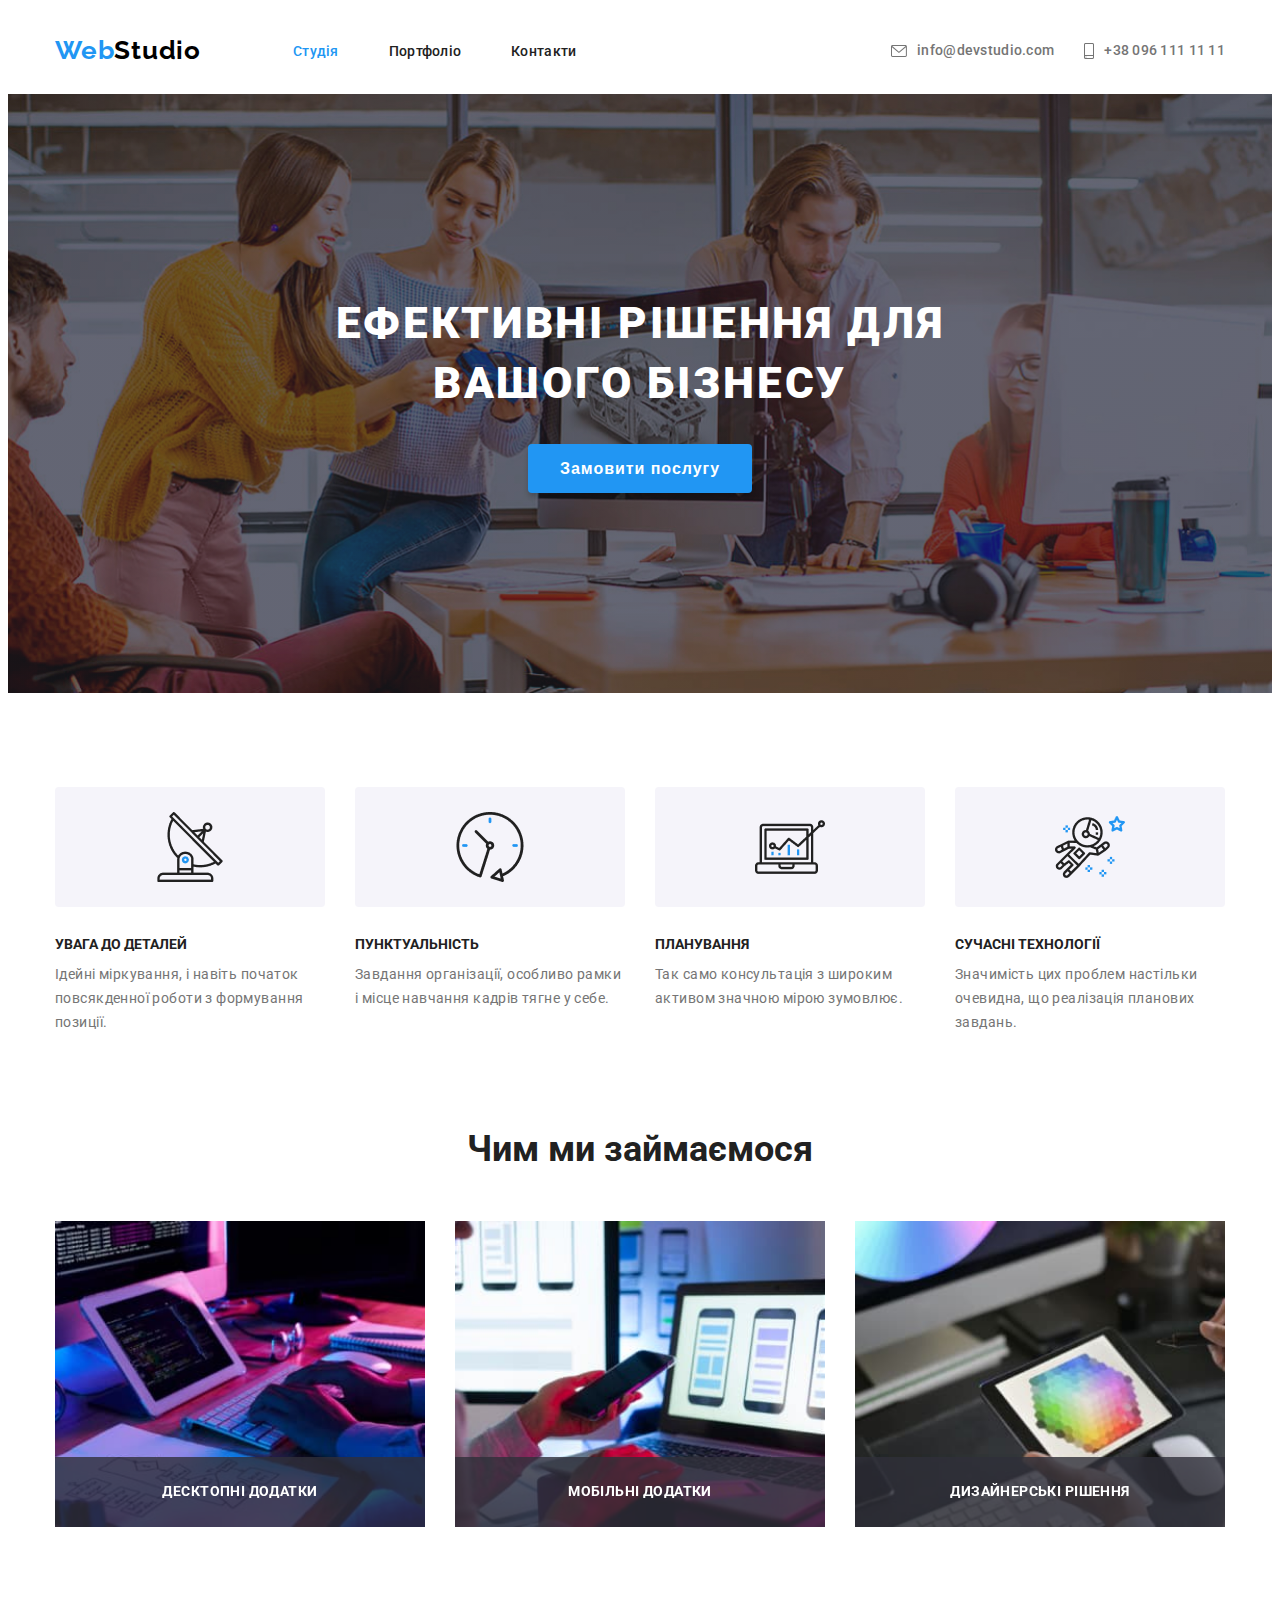
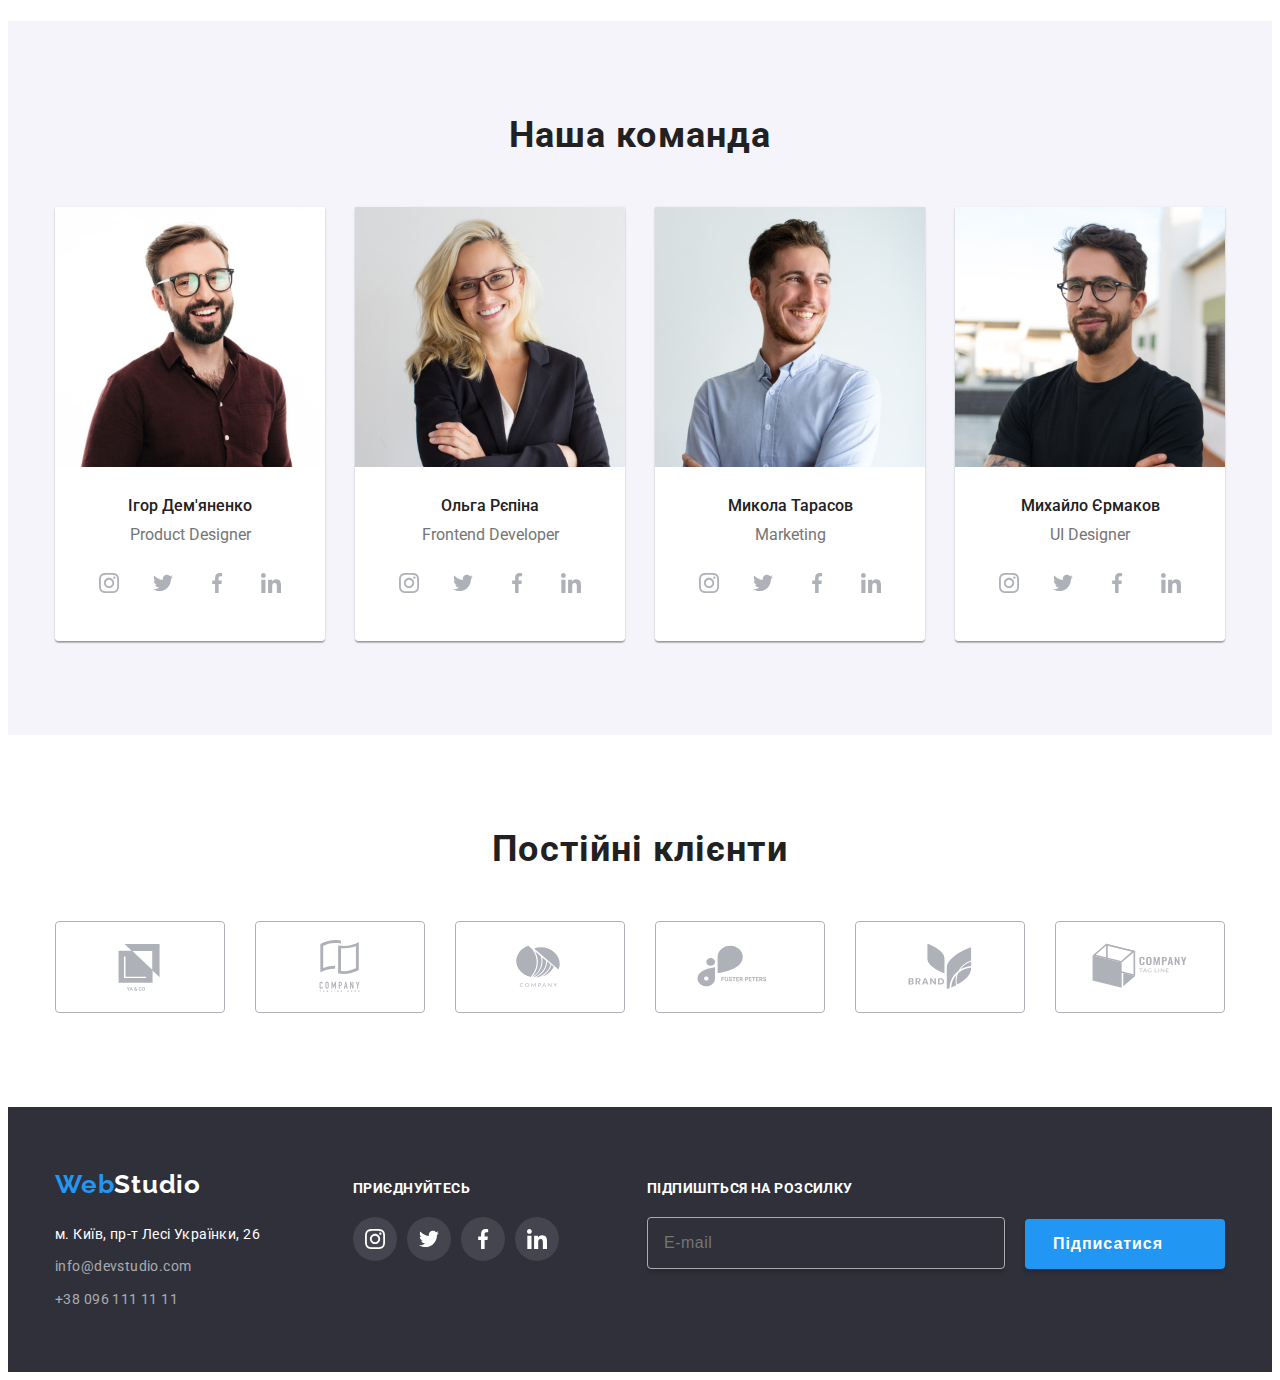
==== commit 2fe114e0: "lub" ====
--- a/index.html
+++ b/index.html
@@ -21,6 +21,7 @@
       crossorigin="anonymous"
       referrerpolicy="no-referrer"
     />
+     <link rel="stylesheet" href="https://cdnjs.cloudflare.com/ajax/libs/modern-normalize/2.0.0/modern-normalize.min.css" integrity="sha512-4xo8blKMVCiXpTaLzQSLSw3KFOVPWhm/TRtuPVc4WG6kUgjH6J03IBuG7JZPkcWMxJ5huwaBpOpnwYElP/m6wg==" crossorigin="anonymous" referrerpolicy="no-referrer" />
     <link rel="stylesheet" href="./style/main.min.css" />
   </head>
   <body>
@@ -29,6 +30,11 @@
         <a class="header__logo" href="/index.html"
           ><span class="header__web">Web</span>Studio</a
         >
+            <button type="button" class="header__btn" modal-header-open>
+        <svg class="header__eacon">
+        <use href="./images/symbol-defs.svg#icon-menu"></use>
+        </svg>
+        </button>
         <nav class="header__nav">
           <ul class="nav__list">
             <li class="nav__item">
@@ -60,6 +66,28 @@
             >
           </li>
         </ul>
+         <div class="menu is-hidden" header-modal>
+          <button type="button" class="menu__btn" modal-header-close><svg class="menu__icon">
+            <use href="./images/symbol-defs.svg#icon-dagger"></use>
+          </svg></button>
+          <nav class="menu-nav">
+          <ul class="menu__list">
+            <li class="menu__item"><a href="./index.html" class="menu__link activ">Студія</a></li>
+            <li class="menu__item"><a href="./pages/portfolio.html" class="menu__link">Портфоліо</a></li>
+            <li class="menu__item"><a href="#" class="menu__link">Контакти</a></li>
+          </ul>
+          </nav>
+          <ul class="menu__leest">
+            <li class="menu__eetem"><a href="tel:+380961111111" class="menu__lienk">+38 096 111 11 11</a></li>
+            <li class="menu__eetem"><a href="mailto:info@devstudio.com" class="menu__leenk">info@devstudio.com</a></li>
+          </ul>
+          <ul class="menu__least">
+            <li class="menu__eatem"><a href="https://www.instagram.com/" class="menu__leank first">Instagram</a></li>
+            <li class="menu__eatem"><a href="https://twitter.com/?lang=uk" class="menu__leank">Twitter</a></li>
+            <li class="menu__eatem"><a href="https://www.facebook.com/?locale=uk_UA" class="menu__leank">Facebook</a></li>
+            <li class="menu__eatem"><a href="https://ua.linkedin.com/" class="menu__leank last">LinkedIn</a></li>
+          </ul>
+        </div>
       </div>
     </header>
     <main class="main">
@@ -596,8 +624,9 @@
           </label>
           <label class="check">
             <input type="checkbox" class="modal__chek" required />
-            <p class="check__text">Погоджуюся з розсилкою та приймаю</p>
-            <a href="#" class="check__link">Умови договору</a>
+            <div class="check__box">
+            <p class="check__text">Погоджуюся з розсилкою та приймаю<a href="#" class="check__link">Умови договору</a></p>
+            </div>
           </label>
           <div class="check__button">
             <button type="submit" class="check__btn">Відправити</button>
@@ -606,5 +635,6 @@
       </div>
     </div>
     <script src="./js/modaljs"></script>
+     <script src="./js/modal-header.js"></script>
   </body>
 </html>
--- a/style/main.min.css
+++ b/style/main.min.css
@@ -1 +1 @@
-body{font-family:"Roboto"}.container{max-width:1200px;padding-right:15px;padding-left:15px;margin:0 auto}@media screen and (min-width: 480px){.container{width:480px}}@media screen and (min-width: 768px){.container{width:768px}}@media screen and (min-width: 1200px){.container{width:1200px}}*,::after,::before{box-sizing:border-box}img{display:block;width:100%;height:auto;max-width:100%}h1,h2,h3,h4,p{margin:0;padding:0}ul{list-style:none;margin:0;padding:0}a{text-decoration:none}button{cursor:pointer;border:none}.footer__web,.header__web,.header__logo{font-family:"Raleway";font-size:26px;font-weight:700;line-height:1.38;letter-spacing:.78px}.nav__link,.header__link{font-size:14px;font-weight:500;line-height:1.14;letter-spacing:.28px}.footer__lab,.footer .foot__title,.affairs__text{font-size:14px;font-weight:700;line-height:1.14;letter-spacing:.42px;text-transform:uppercase}.modal .check__link,.footer__item,.footer__maps,.advantages__text{font-size:14px;font-weight:400;line-height:1.71;letter-spacing:.42px}.modal .check__btn,.footer__btn,.hero__button{font-size:16px;font-weight:700;line-height:1.87;letter-spacing:.96px}.header{background-color:#fff;padding-top:10px;padding-bottom:10px}@media screen and (min-width: 480px){.header{padding-top:10px;padding-bottom:10px}}@media screen and (min-width: 768px){.header{padding-top:21px;padding-bottom:21px}}@media screen and (min-width: 1200px){.header{padding-top:25px;padding-bottom:25px}}.header__logo{color:#000;width:145px}@media screen and (min-width: 480px){.header__logo{font-size:24px;letter-spacing:.72px}}@media screen and (min-width: 768px){.header__logo{font-size:24px;margin-right:88px;letter-spacing:.72px}}@media screen and (min-width: 1200px){.header__logo{font-size:26px;letter-spacing:.78px;margin-right:93px;letter-spacing:.78px}}.header__web{color:#2196f3}.header__list{display:none;margin-left:auto}@media screen and (min-width: 480px){.header__list{display:none}}@media screen and (min-width: 768px){.header__list{display:flex;gap:10px;flex-direction:column}}@media screen and (min-width: 1200px){.header__list{gap:30px;flex-direction:row}}.header__link{color:#757575;display:flex;align-items:center;justify-content:flex-start;flex-wrap:flex-start;flex-direction:flex-start;gap:10px}@media screen and (min-width: 480px){.header__link{font-size:12px;letter-spacing:.24px}}@media screen and (min-width: 768px){.header__link{font-size:12px;letter-spacing:.24px}}@media screen and (min-width: 1200px){.header__link{font-size:14px;letter-spacing:.28px}}.header__link:last-child{margin-right:0px}.header__link:hover,.header__link:focus{transition-property:color;transition-duration:250ms;transition-timing-function:cubic-bezier(0.4, 0, 0.2, 1);transition-delay:0;color:#2196f3}.header__link:hover .header__icon,.header__link:focus .header__icon{fill:#2196f3;transition-property:fill;transition-duration:250ms;transition-timing-function:cubic-bezier(0.4, 0, 0.2, 1);transition-delay:0}.header__icon{width:10px;height:16px;fill:#757575}.header__icon.head__svg{width:16px;height:12px}.box{display:flex;align-items:center;justify-content:flex-start;flex-wrap:flex-start;flex-direction:flex-start}.nav__list{display:none}@media screen and (min-width: 480px){.nav__list{display:none}}@media screen and (min-width: 768px){.nav__list{display:flex;gap:50px}}.nav__item{position:relative}.nav__link{color:#212121}.nav__link:hover,.nav__link:focus{color:#2196f3;transition-property:color;transition-duration:250ms;transition-timing-function:cubic-bezier(0.4, 0, 0.2, 1);transition-delay:0}.current{color:#2196f3}.current:hover:after,.current:focus:after{content:"";width:100%;height:4px;border-radius:2px;background:#2196f3;position:absolute;top:48px;left:0px;transition-property:background-color;transition-duration:250ms;transition-timing-function:cubic-bezier(0.4, 0, 0.2, 1);transition-delay:0}.hero{padding-top:118px;padding-bottom:118px;background-image:linear-gradient(rgba(47, 48, 58, 0.4), rgba(47, 48, 58, 0.4)),url(../images/fons.jpg);background-position:center;background-repeat:no-repeat;background-size:cover;overflow:hidden;text-align:center}@media screen and (min-width: 1200px){.hero{padding-top:200px;padding-bottom:200px}}.hero__title{color:#fff;font-size:26px;font-weight:900;line-height:1.61;letter-spacing:1.56px;text-transform:uppercase;width:100%;margin-bottom:30px;margin-left:auto;margin-right:auto}@media screen and (min-width: 480px){.hero__title{width:360px}}@media screen and (min-width: 1200px){.hero__title{font-size:44px;line-height:1.36;letter-spacing:2.64px;width:696px}}.hero__button{color:#fff;background-color:#2196f3;padding:10px 24px;border:none;border-radius:4px;box-shadow:0px 4px 4px 0px rgba(0,0,0,.15)}@media screen and (min-width: 1200px){.hero__button{padding:10px 32px}}.advantages{background-color:#fff;padding-top:60px;padding-bottom:60px}@media screen and (min-width: 1200px){.advantages{padding-top:94px;padding-bottom:0}}.advantages__list{display:flex;flex-direction:column;gap:30px}@media screen and (min-width: 768px){.advantages__list{flex-direction:row;flex-wrap:wrap}}@media screen and (min-width: 1200px){.advantages__list{flex-wrap:nowrap}}.advantages__item::before{content:"";border-radius:4px;background:#f5f4fa;background-image:url(../images/antenna.png);height:120px;display:block;background-repeat:no-repeat;background-position:center;margin-bottom:30px}@media screen and (min-width: 480px){.advantages__item::before{width:450px}}@media screen and (min-width: 768px){.advantages__item::before{width:354px}}@media screen and (min-width: 1200px){.advantages__item::before{width:270px}}.advantages__item:nth-child(2)::before{background-image:url(../images/clock.png)}.advantages__item:nth-child(3)::before{background-image:url(../images/diagram.png)}.advantages__item:last-child::before{background-image:url(../images/astronaut.png)}.advantages__title{color:#212121;text-align:center;font-size:14px;font-weight:700;line-height:1.14;letter-spacing:.42;margin-bottom:10px}@media screen and (min-width: 768px){.advantages__title{text-align:start}}.advantages__text{color:#757575;width:100%}@media screen and (min-width: 768px){.advantages__text{width:354px}}@media screen and (min-width: 1200px){.advantages__text{width:270px}}.affairs{background-color:#fff;padding-top:94px;padding-bottom:94px;display:none}@media screen and (min-width: 1200px){.affairs{display:flex}}.affairs__list{display:flex;gap:30px}.affairs__item{position:relative}.affairs__title{color:#212121;font-size:36px;font-weight:700;line-height:1.16;text-align:center;margin-bottom:50px}.affairs__img{width:370px}.affairs__box{width:370px;height:70px;display:flex;align-items:center;justify-content:center;flex-wrap:flex-start;flex-direction:flex-start;background:rgba(47,48,58,.8);position:absolute;bottom:0}.affairs__text{color:#fff}.comand{background-color:#f5f4fa;padding-top:60px;padding-bottom:60px;text-align:center}@media screen and (min-width: 1200px){.comand{padding-top:94px;padding-bottom:94px}}.comand__list{display:flex;flex-direction:column;gap:30px}@media screen and (min-width: 768px){.comand__list{flex-direction:row;flex-wrap:wrap}}@media screen and (min-width: 1200px){.comand__list{flex-wrap:nowrap}}.comand__item{flex-basis:100%;border-radius:0px 0px 4px 4px;box-shadow:0px 1px 3px 0px rgba(0,0,0,.12),0px 1px 1px 0px rgba(0,0,0,.14),0px 2px 1px 0px rgba(0,0,0,.2)}@media screen and (min-width: 768px){.comand__item{flex-basis:calc((100% - 30px)/2)}}@media screen and (min-width: 1200px){.comand__item{flex-basis:calc((100% - 90px)/4)}}.comand__box{border-radius:0px 0px 4px 4px;background:#fff;padding-top:30px;padding-bottom:36px}.comand__img{width:100%}.comand__title{color:#212121;text-align:center;font-size:28px;font-weight:700;line-height:1.16;letter-spacing:.84px;margin-bottom:30px}@media screen and (min-width: 1200px){.comand__title{font-size:36px;letter-spacing:1.08px;margin-bottom:50px}}.comand__description{color:#212121;font-size:16px;font-weight:500;line-height:1.18}.comand__text{color:#757575;font-size:16px;font-weight:400;line-height:1.18;margin-top:10px;margin-bottom:16px}.comand__leest{display:flex;align-items:center;justify-content:center;flex-wrap:flex-start;flex-direction:flex-start;gap:10px}.comand__eatem{display:flex;align-items:center;justify-content:center;flex-wrap:flex-start;flex-direction:flex-start;padding:12px}.comand__eatem:hover,.comand__eatem:focus{outline:#2196f3;border-radius:50%;background-color:#2196f3;transition:background-color 250ms cubic-bezier(0.4, 0, 0.2, 1)}.comand__eatem:hover .comand__icon,.comand__eatem:focus .comand__icon{fill:#fff;transition:fill 250ms cubic-bezier(0.4, 0, 0.2, 1);animation:move-box 250ms ease}@keyframes move-box{0%{transform:rotate(0)}100%{transform:rotate(360deg)}}.comand__icon{width:20px;height:20px;fill:#afb1b8}.customers{padding-top:60px;padding-bottom:60px}@media screen and (min-width: 1200px){.customers{padding-top:94px;padding-bottom:94px}}.customers__list{display:flex;align-items:center;justify-content:center;flex-wrap:wrap;flex-direction:flex-start;gap:30px;position:relative}.customers__item{flex-basis:calc((100% - 30px)/2)}@media screen and (min-width: 768px){.customers__item{flex-basis:calc((100% - 120px)/5)}}@media screen and (min-width: 1200px){.customers__item{flex-basis:calc((100% - 150px)/6)}}.customers__title{color:#212121;text-align:center;margin-bottom:30px;font-weight:700;font-size:28px;line-height:1.17;letter-spacing:.84px}@media screen and (min-width: 1200px){.customers__title{font-size:36px;line-height:1.16;letter-spacing:1.08px;margin-bottom:50px}}.customers__link{display:flex;align-items:center;justify-content:center;flex-wrap:flex-start;flex-direction:flex-start;width:100%;height:92px;border-radius:4px;border:1px solid #afb1b8}@media screen and (min-width: 768px){.customers__link{width:226px}}@media screen and (min-width: 1200px){.customers__link{width:170px}}.customers__link:hover,.customers__link:focus{outline:1px solid #2196f3;border:none;transition-property:border-color;transition-duration:250ms;transition-timing-function:cubic-bezier(0.4, 0, 0.2, 1);transition-delay:0}.customers__link:hover .customers__icon,.customers__link:focus .customers__icon{fill:#2196f3;transition-property:fill;transition-duration:250ms;transition-timing-function:cubic-bezier(0.4, 0, 0.2, 1);transition-delay:0}.customers__icon{width:100%;height:60px;fill:#afb1b8}.footer{background-color:#2f303a;padding-top:60px;padding-bottom:60px}.footer__box{display:flex;align-items:center;justify-content:flex-start;flex-wrap:flex-start;flex-direction:column}@media screen and (min-width: 1200px){.footer__box{flex-direction:row}}.footer .adapt{display:flex;flex-direction:column;gap:60px}@media screen and (min-width: 768px){.footer .adapt{flex-direction:row;gap:165px}}@media screen and (min-width: 1200px){.footer .adapt{gap:93px}}.footer .drop{margin-right:auto;text-align:center}@media screen and (min-width: 1200px){.footer .drop{text-align:start}}.footer__logo{color:#fff;font-family:"Raleway";font-size:24px;font-weight:700;line-height:1.37;letter-spacing:.72px}@media screen and (min-width: 1200px){.footer__logo{font-size:26px;letter-spacing:.78px}}.footer__web{color:#2196f3}@media screen and (min-width: 1200px){.footer__web{font-size:26px;letter-spacing:.78px}}.footer__adress{font-style:normal;margin-top:20px}.footer__maps{color:#fff}.footer__list{margin-top:9px}.footer__link{margin-bottom:9px}.footer__link:last-child{margin-bottom:0px}.footer__item{color:rgba(255,255,255,.6);text-align:center}.footer .foot{padding-top:0;padding-bottom:0;margin-bottom:0;margin-top:0;text-align:center}@media screen and (min-width: 768px){.footer .foot{padding-top:5px}}@media screen and (min-width: 1200px){.footer .foot{text-align:start;padding-top:12px;margin-bottom:60px;margin-top:60px;padding-bottom:40px;padding-top:0}}.footer .foot__title{color:#fff;margin-bottom:20px}.footer .foot__list{display:flex;align-items:center;justify-content:flex-start;flex-wrap:flex-start;flex-direction:flex-start;gap:10px}.footer .foot__item{display:flex;align-items:center;justify-content:center;flex-wrap:flex-start;flex-direction:flex-start;width:44px;height:44px;border-radius:33px;background-color:rgba(255,255,255,.1)}.footer .foot__item:hover,.footer .foot__item:focus{outline:#2196f3;background-color:#2196f3;transition:background-color 250ms cubic-bezier(0.4, 0, 0.2, 1)}.footer .foot__item:hover .foot__icon,.footer .foot__item:focus .foot__icon{animation:move-box 250ms ease}@keyframes move-box{0%{transform:rotate(0)}100%{transform:rotate(360deg)}}.footer .foot__icon{fill:#fff;width:20px;height:20px}.footer__form{display:flex;width:100%;gap:20px;margin-left:0;padding-bottom:0;flex-direction:column;margin-top:60px}@media screen and (min-width: 1200px){.footer__form{flex-direction:row;margin-left:93px;padding-bottom:19px;margin-top:0;gap:12px}}.footer__lab{color:#fff;text-align:center}@media screen and (min-width: 1200px){.footer__lab{text-align:start}}.footer__inp{display:block;width:100%;background-color:rgba(0,0,0,0);color:rgba(255,255,255,.6);font-size:16px;font-weight:400;line-height:1.25;letter-spacing:.48px;padding:15px 16px;border-radius:4px;border:1px solid rgba(255,255,255,.6);box-shadow:0px 4px 4px rgba(0,0,0,.15);outline:none;margin-top:20px}@media screen and (min-width: 480px){.footer__inp{width:450px}}@media screen and (min-width: 1200px){.footer__inp{width:358px}}.footer__btn{display:flex;align-items:center;justify-content:center;flex-wrap:flex-start;flex-direction:flex-start;background-color:#2196f3;color:#fff;border-radius:4px;box-shadow:0px 4px 4px rgba(0,0,0,.15);height:50px;margin-top:0;width:200px;margin-left:auto;margin-right:auto}@media screen and (min-width: 1200px){.footer__btn{margin-top:36px;margin-right:0;margin-left:0}}.footer__icon{fill:#fff;width:24px;height:24px;margin-left:10px}.backdrop{position:fixed;top:0;left:0;width:100%;height:100%;background-image:linear-gradient(rgba(0, 0, 0, 0.2), rgba(0, 0, 0, 0.2));opacity:1;transition-property:opacity;transition-duration:250ms;transition-timing-function:cubic-bezier(0.4, 0, 0.2, 1);transition-delay:0}.is-hidden{opacity:0;pointer-events:none}.modal{padding:40px;background-color:#fff;position:absolute;top:50%;left:50%;transform:translate(-50%, -50%)}.modal__btn{display:flex;align-items:center;justify-content:center;flex-wrap:flex-start;flex-direction:flex-start;border-radius:50%;background-color:rgba(0,0,0,0);padding:6px;position:absolute;top:14px;right:14px;border:1px solid #eee}.modal__btn:hover,.modal__btn:focus{outline:#eee}.modal__btn:hover .modal__svg,.modal__btn:focus .modal__svg{fill:#2196f3;transition-property:fill;transition-duration:250ms;transition-timing-function:cubic-bezier(0.4, 0, 0.2, 1);transition-delay:0}.modal__svg{width:18px;height:18px}.modal__title{color:#212121;font-size:20px;font-weight:700;line-height:1.5;letter-spacing:.6px;text-align:center;margin-bottom:12px;width:370px;margin-right:auto;margin-left:auto}@media screen and (min-width: 1200px){.modal__title{width:448px;line-height:1.15}}.modal__lab{color:#757575;font-size:12px;font-weight:400;line-height:1.16;letter-spacing:.12px;border:none}.modal__inp{display:block;width:100%;height:40px;border-radius:4px;border:1px solid #eee;padding:12px 12px 12px 42px;margin-bottom:10px;margin-top:4px;outline:none}@media screen and (min-width: 480px){.modal__inp{width:370px}}@media screen and (min-width: 1200px){.modal__inp{width:448px}}.modal__inp:hover,.modal__inp:focus{border-color:#2196f3;transition-property:border-color;transition-duration:250ms;transition-timing-function:cubic-bezier(0.4, 0, 0.2, 1);transition-delay:0}.modal__coment{display:block;width:100%;height:120px;border-radius:4px;border-color:#eee;padding:12px 16px;margin-bottom:20px;resize:none;margin-top:4px;outline:none}@media screen and (min-width: 480px){.modal__coment{width:370px}}@media screen and (min-width: 1200px){.modal__coment{width:448px;margin-bottom:25px}}.modal__box{position:relative}.modal__inp:hover+.modal__icon,.modal__inp:focus+.modal__icon{fill:#2196f3;transition-property:fill;transition-duration:250ms;transition-timing-function:cubic-bezier(0.4, 0, 0.2, 1);transition-delay:0}.modal__icon{width:18px;height:18px;top:53%;left:12px;position:absolute}.modal__us{width:18px;height:18px}.modal__chek{width:16px;height:16px;margin-right:8px}.modal .check{display:flex;align-items:center;justify-content:center;flex-wrap:flex-start;flex-direction:flex-start;margin-bottom:30px}@media screen and (min-width: 1200px){.modal .check{margin-bottom:34px}}.modal .check__text{color:#757575;font-size:12px;font-weight:400;line-height:1.16;letter-spacing:.36px}@media screen and (min-width: 1200px){.modal .check__text{font-size:14px;line-height:1.7px}}.modal .check__link{color:#2196f3;text-decoration-line:underline;margin-left:3px}.modal .check__btn{color:#fff;text-align:center;padding:10px 53px;border-radius:4px;background:#2196f3;box-shadow:0px 4px 4px 0px rgba(0,0,0,.15)}.modal .check__button{text-align:center}.photo{background-color:#fff;padding-top:94px;padding-bottom:94px;border-top:1px solid #ececec}.photo__leest{display:flex;align-items:flex-start;justify-content:center;flex-wrap:flex-start;flex-direction:flex-start;gap:8px;margin-bottom:50px}.photo__btn{color:#212121;background-color:#f5f4fa;border:0;border-radius:4px;font-size:16px;font-weight:500;line-height:1.62;padding:6px 22px}.photo__btn:hover,.photo__btn:focus{background-color:#2196f3;border:none;outline:rgba(0,0,0,0);border-radius:4px;color:#fff;box-shadow:0px 3px 1px 0px rgba(0,0,0,.1),0px 1px 2px 0px rgba(0,0,0,.08),0px 2px 2px 0px rgba(0,0,0,.12);transition-property:background-color,color,box-shadow;transition-duration:250ms;transition-timing-function:cubic-bezier(0.4, 0, 0.2, 1);transition-delay:0}.photo__list{display:flex;align-items:flex-start;justify-content:flex-start;flex-wrap:wrap;flex-direction:flex-start;gap:30px}.photo__link{flex-basis:calc((100% - 60px)/3)}.photo__link:hover,.photo__link:focus{box-shadow:0px 1px 1px 0px rgba(0,0,0,.12),0px 4px 4px 0px rgba(0,0,0,.06),1px 4px 6px 0px rgba(0,0,0,.16);transition-property:box-shadow;transition-duration:250ms;transition-timing-function:cubic-bezier(0.4, 0, 0.2, 1);transition-delay:0}.photo__link:hover .overlay,.photo__link:focus .overlay{opacity:1;transition-property:opacity;transition-duration:250ms;transition-timing-function:cubic-bezier(0.4, 0, 0.2, 1);transition-delay:0}.photo__bax{position:relative;overflow:hidden}.photo__bax:hover .overlay{opacity:1;transform:translate(0);transition-property:transform;transition-duration:250ms;transition-delay:0}.photo__img{width:100%}.photo__box{border:1px solid #eee;background-color:#fff;padding:20px 24px}.photo__title{color:#212121;font-size:18px;font-weight:700;line-height:2}.photo__text{color:#757575;font-size:16px;font-weight:400;line-height:1.87;margin-top:4px}.overlay{position:absolute;top:0;left:0;width:370px;height:294px;padding:63px 24px;background:rgba(33,150,243,.9);opacity:0;transition-property:background-color transform;transition-duration:250ms;transition-timing-function:cubic-bezier(0.4, 0, 0.2, 1);transition-delay:0;transform:translatey(370px);overflow:hidden}.over__text{color:#fff;font-size:18px;font-weight:400;line-height:1.5;letter-spacing:.54px;width:322px;transition-property:color;transition-duration:250ms;transition-timing-function:cubic-bezier(0.4, 0, 0.2, 1);transition-delay:0}/*# sourceMappingURL=main.min.css.map */+body{font-family:"Roboto"}.container{max-width:1200px;padding-right:15px;padding-left:15px;margin:0 auto}@media screen and (min-width: 480px){.container{width:480px}}@media screen and (min-width: 768px){.container{width:768px}}@media screen and (min-width: 1200px){.container{width:1200px}}*,::after,::before{box-sizing:border-box}img{display:block;width:100%;height:auto;max-width:100%}h1,h2,h3,h4,p{margin:0;padding:0}ul{list-style:none;margin:0;padding:0}a{text-decoration:none}button{cursor:pointer;border:none}.footer__web,.header__web,.header__logo{font-family:"Raleway";font-size:26px;font-weight:700;line-height:1.38;letter-spacing:.78px}.nav__link,.header__link{font-size:14px;font-weight:500;line-height:1.14;letter-spacing:.28px}.footer__lab,.footer .foot__title,.affairs__text{font-size:14px;font-weight:700;line-height:1.14;letter-spacing:.42px;text-transform:uppercase}.footer__item,.footer__maps,.advantages__text{font-size:14px;font-weight:400;line-height:1.71;letter-spacing:.42px}.modal .check__btn,.footer__btn,.hero__button{font-size:16px;font-weight:700;line-height:1.87;letter-spacing:.96px}.header{background-color:#fff;padding-top:10px;padding-bottom:10px}@media screen and (min-width: 480px){.header{padding-top:10px;padding-bottom:10px}}@media screen and (min-width: 768px){.header{padding-top:21px;padding-bottom:21px}}@media screen and (min-width: 1200px){.header{padding-top:25px;padding-bottom:25px}}.header__logo{color:#000;width:145px}@media screen and (min-width: 480px){.header__logo{font-size:24px;letter-spacing:.72px}}@media screen and (min-width: 768px){.header__logo{font-size:24px;margin-right:88px;letter-spacing:.72px}}@media screen and (min-width: 1200px){.header__logo{font-size:26px;letter-spacing:.78px;margin-right:93px;letter-spacing:.78px}}.header__web{color:#2196f3}.header__list{display:none;margin-left:auto}@media screen and (min-width: 480px){.header__list{display:none}}@media screen and (min-width: 768px){.header__list{display:flex;gap:10px;flex-direction:column}}@media screen and (min-width: 1200px){.header__list{gap:30px;flex-direction:row}}.header__link{color:#757575;display:flex;align-items:center;justify-content:flex-start;flex-direction:flex-start;gap:10px}@media screen and (min-width: 480px){.header__link{font-size:12px;letter-spacing:.24px}}@media screen and (min-width: 768px){.header__link{font-size:12px;letter-spacing:.24px}}@media screen and (min-width: 1200px){.header__link{font-size:14px;letter-spacing:.28px}}.header__link:last-child{margin-right:0px}.header__link:hover,.header__link:focus{transition-property:color;transition-duration:250ms;transition-timing-function:cubic-bezier(0.4, 0, 0.2, 1);transition-delay:0;color:#2196f3}.header__link:hover .header__icon,.header__link:focus .header__icon{fill:#2196f3;transition-property:fill;transition-duration:250ms;transition-timing-function:cubic-bezier(0.4, 0, 0.2, 1);transition-delay:0}.header__icon{width:10px;height:16px;fill:#757575}.header__icon.head__svg{width:16px;height:12px}.box{display:flex;align-items:center;justify-content:flex-start;flex-direction:flex-start}.nav__list{display:none}@media screen and (min-width: 480px){.nav__list{display:none}}@media screen and (min-width: 768px){.nav__list{display:flex;gap:50px}}.nav__item{position:relative}.nav__link{color:#212121}.nav__link:hover,.nav__link:focus{color:#2196f3;transition-property:color;transition-duration:250ms;transition-timing-function:cubic-bezier(0.4, 0, 0.2, 1);transition-delay:0}.current{color:#2196f3}.current:hover:after,.current:focus:after{content:"";width:100%;height:4px;border-radius:2px;background:#2196f3;position:absolute;top:48px;left:0px;transition-property:background-color;transition-duration:250ms;transition-timing-function:cubic-bezier(0.4, 0, 0.2, 1);transition-delay:0}.header__btn{background:none;border:rgba(0,0,0,0);margin-left:auto}@media screen and (min-width: 768px){.header__btn{display:none}}.header__eacon{width:40px;height:40px;fill:#000}.menu{position:fixed;top:0px;left:0px;width:100vw;height:100vh;background:#fff;box-shadow:0px 4px 8px 0px rgba(0,0,0,.04),0px 2px 4px 0px rgba(0,0,0,.08),0px 1px 3px 0px rgba(0,0,0,.16);opacity:1;padding-top:48px;padding-left:40px;padding-bottom:48px}.is-hidden{pointer-events:none;opacity:0}.menu__btn{border:none;background:rgba(0,0,0,0);position:absolute;top:10px;right:15px}.menu__icon{width:40px;height:40px}.menu__icon:hover{fill:#2196f3}.menu__list{display:flex;flex-direction:column;gap:32px}.menu__link{color:#212121;font-size:40px;font-weight:500;line-height:1.17;letter-spacing:.8px}.menu__link:hover{color:#2196f3}.activ{color:#2196f3}.menu__leest{display:flex;flex-direction:column;gap:32px;margin-top:auto}.menu__lienk{color:#2196f3;font-size:34px;font-weight:500;line-height:1.17;letter-spacing:.68px}.menu__leenk{color:#757575;font-size:24px;font-weight:500;line-height:1.16;letter-spacing:.68px}.menu__least{display:flex;margin-top:64px}.menu__leank{color:#2196f3;font-size:18px;font-weight:500;line-height:1.2;letter-spacing:.36px;border-right:1px solid rgba(33,33,33,.2);padding-right:10px;padding-left:10px}.first{padding-left:0}.last{padding-right:0;border:none}.hero{padding-top:118px;padding-bottom:118px;background-image:linear-gradient(rgba(47, 48, 58, 0.4), rgba(47, 48, 58, 0.4)),url(../images/fons.jpg);background-position:center;background-repeat:no-repeat;background-size:cover;overflow:hidden;text-align:center}@media screen and (min-width: 1200px){.hero{padding-top:200px;padding-bottom:200px}}.hero__title{color:#fff;font-size:26px;font-weight:900;line-height:1.61;letter-spacing:1.56px;text-transform:uppercase;width:100%;margin-bottom:30px;margin-left:auto;margin-right:auto}@media screen and (min-width: 480px){.hero__title{width:360px}}@media screen and (min-width: 1200px){.hero__title{font-size:44px;line-height:1.36;letter-spacing:2.64px;width:696px}}.hero__button{color:#fff;background-color:#2196f3;padding:10px 24px;border:none;border-radius:4px;box-shadow:0px 4px 4px 0px rgba(0,0,0,.15)}@media screen and (min-width: 1200px){.hero__button{padding:10px 32px}}.advantages{background-color:#fff;padding-top:60px;padding-bottom:60px}@media screen and (min-width: 1200px){.advantages{padding-top:94px;padding-bottom:0}}.advantages__list{display:flex;flex-direction:column;gap:30px}@media screen and (min-width: 768px){.advantages__list{flex-direction:row;flex-wrap:wrap}}@media screen and (min-width: 1200px){.advantages__list{flex-wrap:nowrap}}.advantages__item::before{content:"";border-radius:4px;background:#f5f4fa;background-image:url(../images/antenna.png);height:120px;display:block;background-repeat:no-repeat;background-position:center;margin-bottom:30px}@media screen and (min-width: 480px){.advantages__item::before{width:450px}}@media screen and (min-width: 768px){.advantages__item::before{width:354px}}@media screen and (min-width: 1200px){.advantages__item::before{width:270px}}.advantages__item:nth-child(2)::before{background-image:url(../images/clock.png)}.advantages__item:nth-child(3)::before{background-image:url(../images/diagram.png)}.advantages__item:last-child::before{background-image:url(../images/astronaut.png)}.advantages__title{color:#212121;text-align:center;font-size:14px;font-weight:700;line-height:1.14;letter-spacing:.42;margin-bottom:10px}@media screen and (min-width: 768px){.advantages__title{text-align:start}}.advantages__text{color:#757575;width:100%}@media screen and (min-width: 768px){.advantages__text{width:354px}}@media screen and (min-width: 1200px){.advantages__text{width:270px}}.affairs{background-color:#fff;padding-top:94px;padding-bottom:94px;display:none}@media screen and (min-width: 1200px){.affairs{display:flex}}.affairs__list{display:flex;gap:30px}.affairs__item{position:relative}.affairs__title{color:#212121;font-size:36px;font-weight:700;line-height:1.16;text-align:center;margin-bottom:50px}.affairs__img{width:370px}.affairs__box{width:370px;height:70px;display:flex;align-items:center;justify-content:center;flex-direction:flex-start;background:rgba(47,48,58,.8);position:absolute;bottom:0}.affairs__text{color:#fff}.comand{background-color:#f5f4fa;padding-top:60px;padding-bottom:60px;text-align:center}@media screen and (min-width: 1200px){.comand{padding-top:94px;padding-bottom:94px}}.comand__list{display:flex;flex-direction:column;gap:30px}@media screen and (min-width: 768px){.comand__list{flex-direction:row;flex-wrap:wrap}}@media screen and (min-width: 1200px){.comand__list{flex-wrap:nowrap}}.comand__item{flex-basis:100%;border-radius:0px 0px 4px 4px;box-shadow:0px 1px 3px 0px rgba(0,0,0,.12),0px 1px 1px 0px rgba(0,0,0,.14),0px 2px 1px 0px rgba(0,0,0,.2)}@media screen and (min-width: 768px){.comand__item{flex-basis:calc((100% - 30px)/2)}}@media screen and (min-width: 1200px){.comand__item{flex-basis:calc((100% - 90px)/4)}}.comand__box{border-radius:0px 0px 4px 4px;background:#fff;padding-top:30px;padding-bottom:36px}.comand__img{width:100%}.comand__title{color:#212121;text-align:center;font-size:28px;font-weight:700;line-height:1.16;letter-spacing:.84px;margin-bottom:30px}@media screen and (min-width: 1200px){.comand__title{font-size:36px;letter-spacing:1.08px;margin-bottom:50px}}.comand__description{color:#212121;font-size:16px;font-weight:500;line-height:1.18}.comand__text{color:#757575;font-size:16px;font-weight:400;line-height:1.18;margin-top:10px;margin-bottom:16px}.comand__leest{display:flex;align-items:center;justify-content:center;flex-direction:flex-start;gap:10px}.comand__eatem{display:flex;align-items:center;justify-content:center;flex-direction:flex-start;padding:12px}.comand__eatem:hover,.comand__eatem:focus{outline:#2196f3;border-radius:50%;background-color:#2196f3;transition:background-color 250ms cubic-bezier(0.4, 0, 0.2, 1)}.comand__eatem:hover .comand__icon,.comand__eatem:focus .comand__icon{fill:#fff;transition:fill 250ms cubic-bezier(0.4, 0, 0.2, 1);animation:move-box 250ms ease}@keyframes move-box{0%{transform:rotate(0)}100%{transform:rotate(360deg)}}.comand__icon{width:20px;height:20px;fill:#afb1b8}.customers{padding-top:60px;padding-bottom:60px}@media screen and (min-width: 1200px){.customers{padding-top:94px;padding-bottom:94px}}.customers__list{display:flex;align-items:center;justify-content:center;flex-direction:flex-start;gap:30px;position:relative;flex-wrap:wrap}.customers__item{flex-basis:calc((100% - 30px)/2)}@media screen and (min-width: 768px){.customers__item{flex-basis:calc((100% - 120px)/5)}}@media screen and (min-width: 1200px){.customers__item{flex-basis:calc((100% - 150px)/6)}}.customers__title{color:#212121;text-align:center;margin-bottom:30px;font-weight:700;font-size:28px;line-height:1.17;letter-spacing:.84px}@media screen and (min-width: 1200px){.customers__title{font-size:36px;line-height:1.16;letter-spacing:1.08px;margin-bottom:50px}}.customers__link{display:flex;align-items:center;justify-content:center;flex-direction:flex-start;width:100%;height:92px;border-radius:4px;border:1px solid #afb1b8}@media screen and (min-width: 768px){.customers__link{width:226px}}@media screen and (min-width: 1200px){.customers__link{width:170px}}.customers__link:hover,.customers__link:focus{outline:1px solid #2196f3;border:none;transition-property:border-color;transition-duration:250ms;transition-timing-function:cubic-bezier(0.4, 0, 0.2, 1);transition-delay:0}.customers__link:hover .customers__icon,.customers__link:focus .customers__icon{fill:#2196f3;transition-property:fill;transition-duration:250ms;transition-timing-function:cubic-bezier(0.4, 0, 0.2, 1);transition-delay:0}.customers__icon{width:100%;height:60px;fill:#afb1b8}.footer{background-color:#2f303a;padding-top:60px;padding-bottom:60px}.footer__box{display:flex;flex-direction:column}@media screen and (min-width: 1200px){.footer__box{flex-direction:row;text-align:start;align-items:baseline}}.footer .adapt{display:flex;flex-direction:column;justify-content:center;align-items:baseline;gap:60px}@media screen and (min-width: 768px){.footer .adapt{flex-direction:row;gap:165px}}@media screen and (min-width: 1200px){.footer .adapt{justify-content:start;gap:93px;margin-right:auto}}.footer .drop{margin-right:auto;margin-left:auto;text-align:center}@media screen and (min-width: 768px){.footer .drop{margin-left:0;margin-right:0}}@media screen and (min-width: 1200px){.footer .drop{text-align:start;margin-left:0;margin-right:auto}}.footer__logo{color:#fff;font-family:"Raleway";font-size:24px;font-weight:700;line-height:1.37;letter-spacing:.72px}@media screen and (min-width: 1200px){.footer__logo{font-size:26px;letter-spacing:.78px}}.footer__web{color:#2196f3}@media screen and (min-width: 1200px){.footer__web{font-size:26px;letter-spacing:.78px}}.footer__adress{font-style:normal;margin-top:20px}.footer__maps{color:#fff}.footer__list{margin-top:9px}.footer__link{margin-bottom:9px}.footer__link:last-child{margin-bottom:0px}.footer__item{color:rgba(255,255,255,.6);text-align:center}.footer .foot{margin-right:auto;margin-left:auto;text-align:center}@media screen and (min-width: 768px){.footer .foot{margin-right:0;margin-left:0}}@media screen and (min-width: 1200px){.footer .foot{text-align:start}}.footer .foot__title{color:#fff;margin-bottom:20px}.footer .foot__list{display:flex;align-items:center;justify-content:flex-start;flex-direction:flex-start;gap:10px}.footer .foot__item{display:flex;align-items:center;justify-content:center;flex-direction:flex-start;width:44px;height:44px;border-radius:33px;background-color:rgba(255,255,255,.1)}.footer .foot__item:hover,.footer .foot__item:focus{outline:#2196f3;background-color:#2196f3;transition:background-color 250ms cubic-bezier(0.4, 0, 0.2, 1)}.footer .foot__item:hover .foot__icon,.footer .foot__item:focus .foot__icon{animation:move-box 250ms ease}@keyframes move-box{0%{transform:rotate(0)}100%{transform:rotate(360deg)}}.footer .foot__icon{fill:#fff;width:20px;height:20px}.footer__form{display:flex;flex-direction:column;margin-top:60px}@media screen and (min-width: 1200px){.footer__form{flex-direction:row;margin-top:0}}.footer__lab{color:#fff;text-align:center}@media screen and (min-width: 1200px){.footer__lab{text-align:start}}.footer__inp{display:block;width:100%;background-color:rgba(0,0,0,0);color:rgba(255,255,255,.6);font-size:16px;font-weight:400;line-height:1.25;letter-spacing:.48px;padding:15px 16px;border-radius:4px;border:1px solid rgba(255,255,255,.6);box-shadow:0px 4px 4px rgba(0,0,0,.15);outline:none;margin-top:20px;margin-right:auto;margin-left:auto}@media screen and (min-width: 480px){.footer__inp{width:450px}}@media screen and (min-width: 1200px){.footer__inp{width:358px}}.footer__btn{display:flex;align-items:center;justify-content:center;flex-direction:flex-start;background-color:#2196f3;color:#fff;border-radius:4px;box-shadow:0px 4px 4px rgba(0,0,0,.15);height:50px;margin-top:0;width:200px;margin-left:auto;margin-right:auto;margin-top:20px}@media screen and (min-width: 1200px){.footer__btn{margin-right:0;margin-left:20px;margin-top:auto}}.footer__icon{fill:#fff;width:24px;height:24px;margin-left:10px}.backdrop{position:fixed;top:0;left:0;width:100%;height:100%;background-image:linear-gradient(rgba(0, 0, 0, 0.2), rgba(0, 0, 0, 0.2));opacity:1;transition-property:opacity;transition-duration:250ms;transition-timing-function:cubic-bezier(0.4, 0, 0.2, 1);transition-delay:0}.is-hidden{opacity:0;pointer-events:none}.modal{padding:40px;background-color:#fff;position:absolute;top:50%;left:50%;transform:translate(-50%, -50%)}.modal__btn{display:flex;align-items:center;justify-content:center;flex-direction:flex-start;border-radius:50%;background-color:rgba(0,0,0,0);padding:6px;position:absolute;top:14px;right:14px;border:1px solid #eee}.modal__btn:hover,.modal__btn:focus{outline:#eee}.modal__btn:hover .modal__svg,.modal__btn:focus .modal__svg{fill:#2196f3;transition-property:fill;transition-duration:250ms;transition-timing-function:cubic-bezier(0.4, 0, 0.2, 1);transition-delay:0}.modal__svg{width:18px;height:18px}.modal__title{color:#212121;font-size:20px;font-weight:700;line-height:1.5;letter-spacing:.6px;text-align:center;margin-bottom:12px;width:100%;margin-right:auto;margin-left:auto}@media screen and (min-width: 480px){.modal__title{width:370px}}@media screen and (min-width: 1200px){.modal__title{width:448px;line-height:1.15}}.modal__lab{color:#757575;font-size:12px;font-weight:400;line-height:1.16;letter-spacing:.12px;border:none}.modal__inp{display:block;width:100%;height:40px;border-radius:4px;border:1px solid #eee;padding:12px 12px 12px 42px;margin-bottom:10px;margin-top:4px;outline:none}@media screen and (min-width: 480px){.modal__inp{width:370px}}@media screen and (min-width: 1200px){.modal__inp{width:448px}}.modal__inp:hover,.modal__inp:focus{border-color:#2196f3;transition-property:border-color;transition-duration:250ms;transition-timing-function:cubic-bezier(0.4, 0, 0.2, 1);transition-delay:0}.modal__coment{display:block;width:100%;height:120px;border-radius:4px;border-color:#eee;padding:12px 16px;margin-bottom:20px;resize:none;margin-top:4px;outline:none}@media screen and (min-width: 480px){.modal__coment{width:370px}}@media screen and (min-width: 1200px){.modal__coment{width:448px;margin-bottom:25px}}.modal__box{position:relative}.modal__inp:hover+.modal__icon,.modal__inp:focus+.modal__icon{fill:#2196f3;transition-property:fill;transition-duration:250ms;transition-timing-function:cubic-bezier(0.4, 0, 0.2, 1);transition-delay:0}.modal__icon{width:18px;height:18px;top:53%;left:12px;position:absolute}.modal__us{width:18px;height:18px}.modal__chek{width:16px;height:16px;margin-right:8px}.modal .check{display:flex;align-items:center;justify-content:center;flex-direction:flex-start;margin-bottom:30px}@media screen and (min-width: 1200px){.modal .check{margin-bottom:34px}}.modal .check__text{color:#757575;font-size:12px;font-weight:400;line-height:1.16;letter-spacing:.36px;display:flex;flex-wrap:wrap}@media screen and (min-width: 1200px){.modal .check__text{font-size:14px;line-height:1.7px}}.modal .check__link{color:#2196f3;font-size:12px;font-weight:400;line-height:1.16;letter-spacing:.36px;text-decoration-line:underline;margin-left:3px}.modal .check__btn{color:#fff;text-align:center;padding:10px 53px;border-radius:4px;background:#2196f3;box-shadow:0px 4px 4px 0px rgba(0,0,0,.15)}.modal .check__button{text-align:center}.photo{background-color:#fff;padding-top:60px;padding-bottom:60px;border-top:1px solid #ececec}@media screen and (min-width: 1200px){.photo{padding-top:94px;padding-bottom:94px}}.photo__leest{display:flex;align-items:flex-start;justify-content:flex-start;flex-direction:flex-start;gap:8px;margin-bottom:50px;width:100%;flex-wrap:wrap}@media screen and (min-width: 480px){.photo__leest{width:360px}}@media screen and (min-width: 768px){.photo__leest{flex-wrap:nowrap;justify-content:center;width:100%}}.photo__btn{color:#212121;background-color:#f5f4fa;border:0;border-radius:4px;font-size:16px;font-weight:500;line-height:1.62;padding:6px 22px}.photo__btn:hover,.photo__btn:focus{background-color:#2196f3;border:none;outline:rgba(0,0,0,0);border-radius:4px;color:#fff;box-shadow:0px 3px 1px 0px rgba(0,0,0,.1),0px 1px 2px 0px rgba(0,0,0,.08),0px 2px 2px 0px rgba(0,0,0,.12);transition-property:background-color,color,box-shadow;transition-duration:250ms;transition-timing-function:cubic-bezier(0.4, 0, 0.2, 1);transition-delay:0}.photo__list{display:flex;align-items:flex-start;justify-content:flex-start;flex-direction:flex-start;gap:30px;flex-wrap:wrap}.photo__link{flex-basis:calc((100% - 0px)/1)}@media screen and (min-width: 768px){.photo__link{flex-basis:calc((100% - 30px)/2)}}@media screen and (min-width: 1200px){.photo__link{flex-basis:calc((100% - 60px)/3)}}.photo__link:hover,.photo__link:focus{box-shadow:0px 1px 1px 0px rgba(0,0,0,.12),0px 4px 4px 0px rgba(0,0,0,.06),1px 4px 6px 0px rgba(0,0,0,.16);transition-property:box-shadow;transition-duration:250ms;transition-timing-function:cubic-bezier(0.4, 0, 0.2, 1);transition-delay:0}.photo__link:hover .overlay,.photo__link:focus .overlay{opacity:1;transition-property:opacity;transition-duration:250ms;transition-timing-function:cubic-bezier(0.4, 0, 0.2, 1);transition-delay:0}.photo__bax{position:relative;overflow:hidden}.photo__bax:hover .overlay{opacity:1;transform:translate(0);transition-property:transform;transition-duration:250ms;transition-delay:0}.photo__img{width:100%;height:294px}.photo__box{border:1px solid #eee;background-color:#fff;padding:20px 24px}.photo__title{color:#212121;font-size:18px;font-weight:700;line-height:2}.photo__text{color:#757575;font-size:16px;font-weight:400;line-height:1.87;margin-top:4px}.overlay{position:absolute;top:0;left:0;width:100%;height:100%;padding:77px 24px;background:rgba(33,150,243,.9);opacity:0;transition-property:background-color transform;transition-duration:250ms;transition-timing-function:cubic-bezier(0.4, 0, 0.2, 1);transition-delay:0;transform:translatey(370px);overflow:hidden}@media screen and (min-width: 768px){.overlay{padding:49px 24px}}@media screen and (min-width: 1200px){.overlay{padding:63px 24px}}.over__text{color:#fff;font-size:18px;font-weight:400;line-height:1.5;letter-spacing:.54px;width:100%;height:100%;transition-property:color;transition-duration:250ms;transition-timing-function:cubic-bezier(0.4, 0, 0.2, 1);transition-delay:0}/*# sourceMappingURL=main.min.css.map */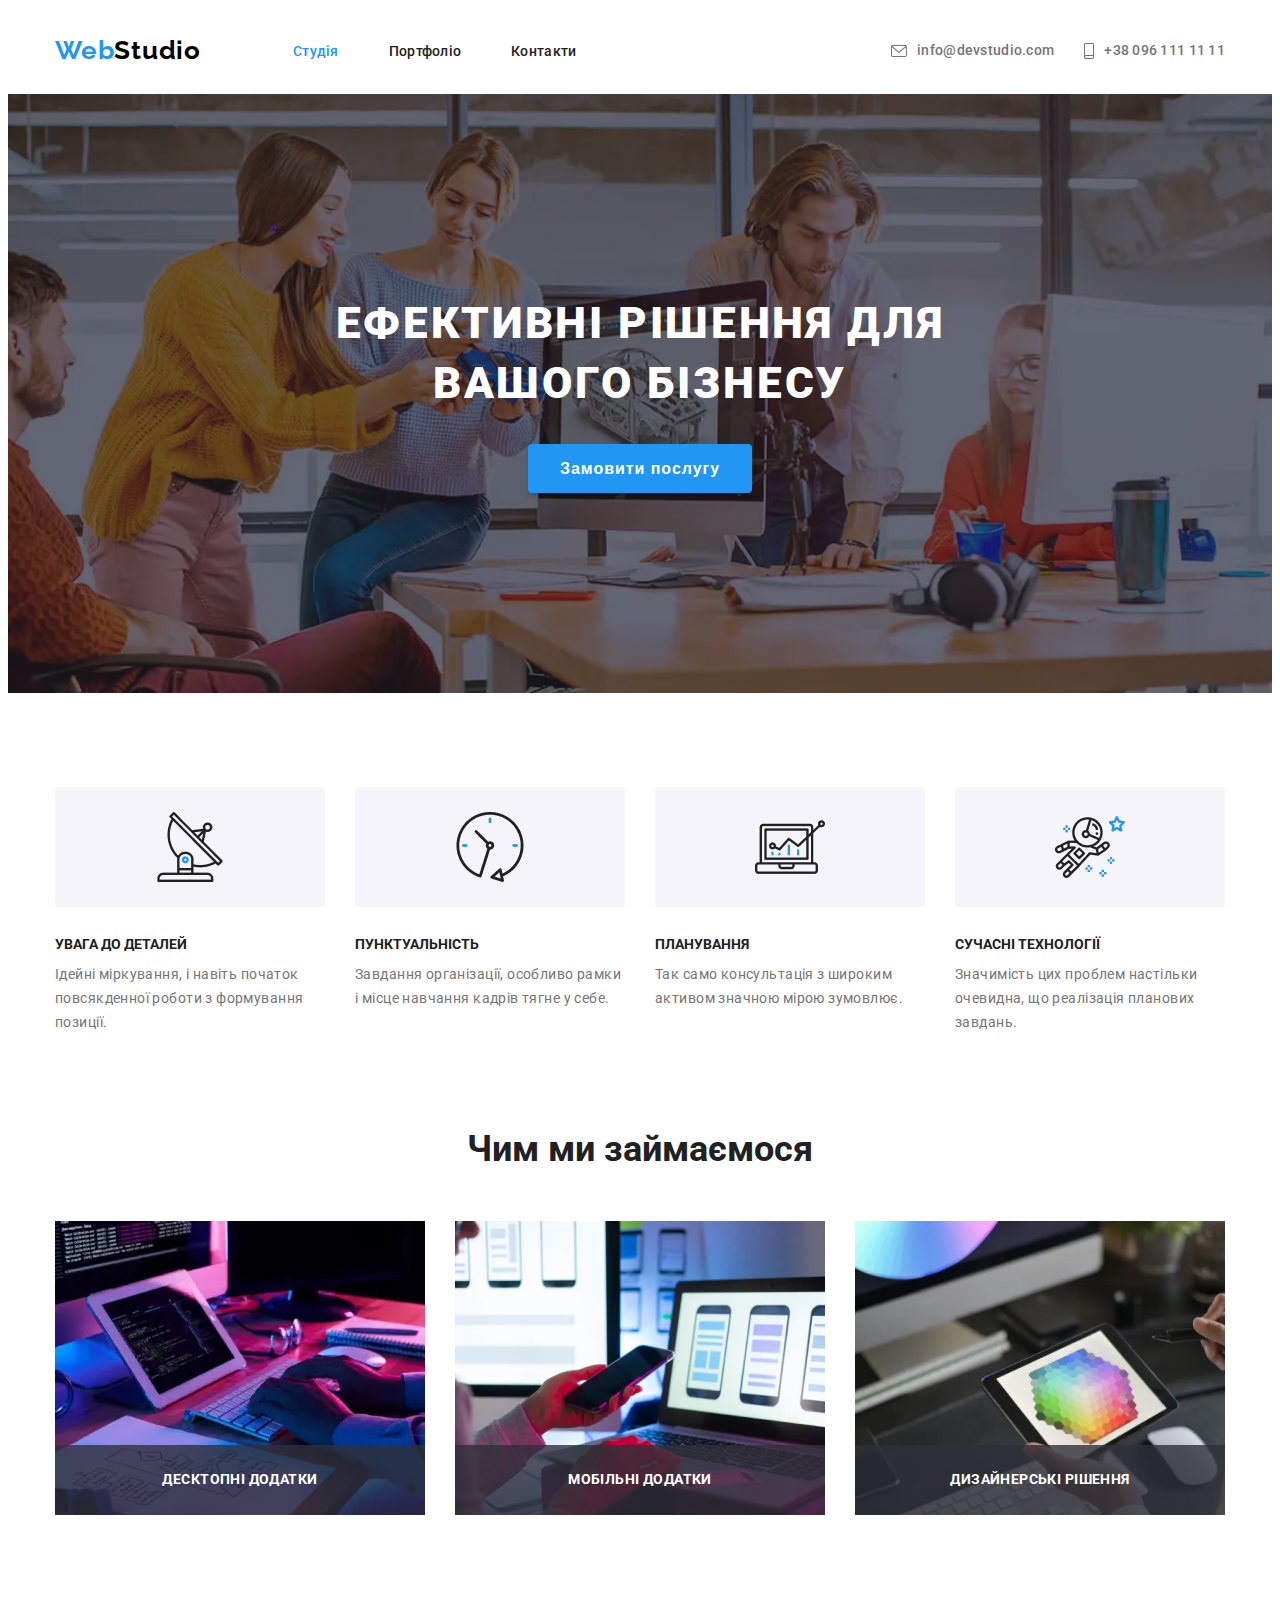
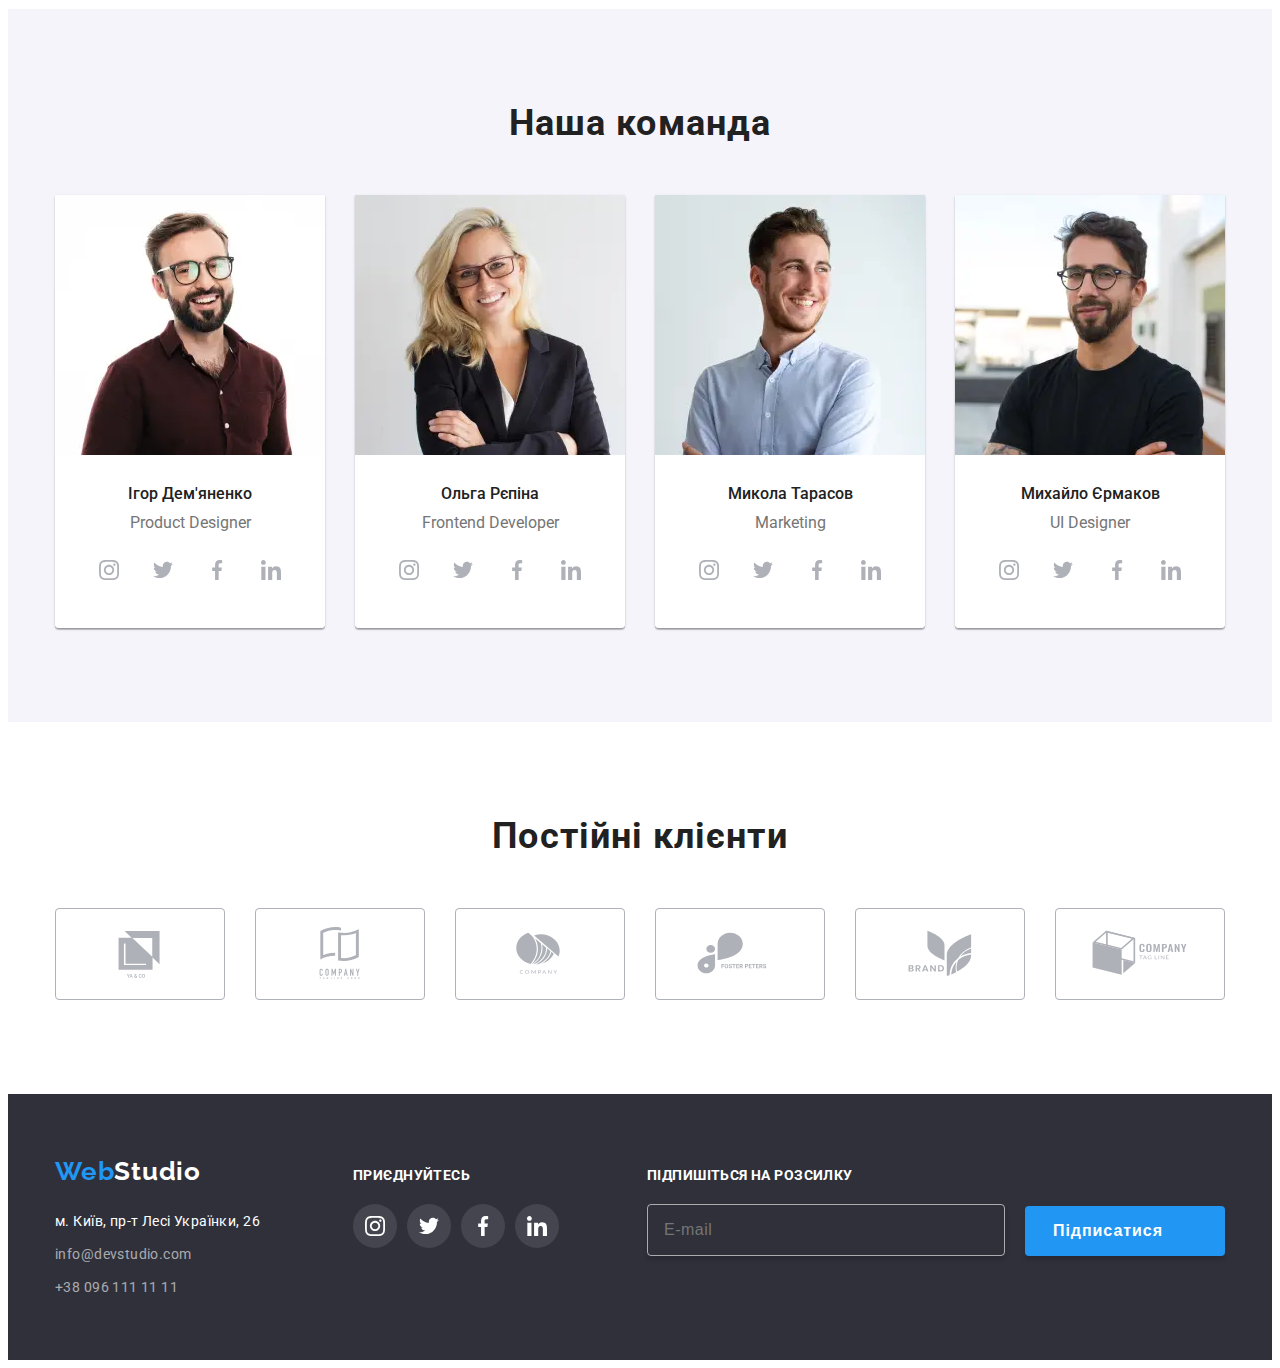
==== commit c8d49477: "finish" ====
--- a/index.html
+++ b/index.html
@@ -140,31 +140,40 @@
           <h3 class="affairs__title">Чим ми займаємося</h3>
           <ul class="affairs__list">
             <li class="affairs__item">
-              <img
-                src="./images/dekstop.jpg"
-                alt="Фото як пишуть коди"
-                class="affairs__img"
-              />
+              <picture>
+                <source srcset="./images/dekstop/dekstop@2x.webp 2x, ./images/dekstop/dekstop@1x.webp 1x" media="(min-width: 1200px)">
+                <img
+                  src="./images/dekstop.jpg"
+                  alt="Фото як пишуть коди"
+                  class="affairs__img"
+                />
+              </picture>
               <div class="affairs__box">
                 <h3 class="affairs__text">Десктопні додатки</h3>
               </div>
             </li>
             <li class="affairs__item">
-              <img
-                src="./images/phone.jpg"
-                alt="фото з телефоном"
-                class="affairs__img"
-              />
+              <picture>
+                <source srcset="./images/dekstop/phone-dekstop@2x.webp 2x, ./images/dekstop/phone-dekstop@1x.webp 1x" media="(min-width: 1200px)">
+                <img
+                  src="./images/phone.jpg"
+                  alt="фото з телефоном"
+                  class="affairs__img"
+                />
+              </picture>
               <div class="affairs__box">
                 <h3 class="affairs__text">Мобільні додатки</h3>
               </div>
             </li>
             <li class="affairs__item">
-              <img
-                src="./images/plunshet.jpg"
-                alt="фото з планшетом"
-                class="affairs__img"
-              />
+              <picture>
+                <source srcset="./images/dekstop/planshet-dekstop@2x.webp 2x, ./images/dekstop/planshet-dekstop@1x.webp 1x" media="(min-width: 1200px)">
+                <img
+                  src="./images/plunshet.jpg"
+                  alt="фото з планшетом"
+                  class="affairs__img"
+                />
+              </picture>
               <div class="affairs__box">
                 <h3 class="affairs__text">Дизайнерські рішення</h3>
               </div>
@@ -178,11 +187,16 @@
           <h3 class="comand__title">Наша команда</h3>
           <ul class="comand__list">
             <li class="comand__item">
-              <img
-                src="./images/igor.jpg"
-                alt="фото нашого колеги"
-                class="comand__img"
-              />
+              <picture>
+                <source srcset="./images/dekstop/igor-dekstop@2x.webp 2x, ./images/dekstop/igor-dekstop@1x.webp 1x" media="(min-width: 1200px)">
+                <source srcset="./images/tablet/igor-tablet@2x.webp 2x, ./images/tablet/igor-tablet@1x.webp 1x" media="(min-width: 768px)">
+                <source srcset="./images/mobile/igor-mobile@2x.webp 2x, ./images/mobile/igor-mobile@1x.webp 1x" media="(min-width: 480px)">
+                <img
+                  src="./images/igor.jpg"
+                  alt="фото нашого колеги"
+                  class="comand__img"
+                />
+              </picture>
               <div class="comand__box">
                 <h4 class="comand__description">Ігор Дем'яненко</h4>
                 <p class="comand__text">Product Designer</p>
@@ -241,11 +255,16 @@
               </div>
             </li>
             <li class="comand__item">
-              <img
-                src="./images/olga.jpg"
-                alt="фото нашої колеги"
-                class="comand__img"
-              />
+               <picture>
+                <source srcset="./images/dekstop/olga-dekstop@2x.webp 2x, ./images/dekstop/olga-dekstop@1x.webp 1x" media="(min-width: 1200px)">
+                <source srcset="./images/tablet/olga-tablet@2x.webp 2x, ./images/tablet/olga-tablet@1x.webp 1x" media="(min-width: 768px)">
+                <source srcset="./images/mobile/olga-mobile@2x.webp 2x, ./images/mobile/olga-mobile@1x.webp 1x" media="(min-width: 480px)">
+                <img
+                  src="./images/olga.jpg.jpg"
+                  alt="фото нашого колеги"
+                  class="comand__img"
+                />
+              </picture>
               <div class="comand__box">
                 <h4 class="comand__description">Ольга Рєпіна</h4>
                 <p class="comand__text">Frontend Developer</p>
@@ -304,11 +323,16 @@
               </div>
             </li>
             <li class="comand__item">
-              <img
-                src="./images/mykola.jpg"
-                alt="фото нашого колеги"
-                class="comand__img"
-              />
+               <picture>
+                <source srcset="./images/dekstop/mykola-dekstop@2x.webp 2x, ./images/dekstop/mykola-dekstop@1x.webp 1x" media="(min-width: 1200px)">
+                <source srcset="./images/tablet/mykola-tablet@2x.webp 2x, ./images/tablet/mykola-tablet@1x.webp 1x" media="(min-width: 768px)">
+                <source srcset="./images/mobile/mykola-mobile@2x.webp 2x, ./images/mobile/mykola-mobile@1x.webp 1x" media="(min-width: 480px)">
+                <img
+                  src="./images/mykola.jpg.jpg"
+                  alt="фото нашого колеги"
+                  class="comand__img"
+                />
+              </picture>
               <div class="comand__box">
                 <h4 class="comand__description">Микола Тарасов</h4>
                 <p class="comand__text">Marketing</p>
@@ -367,11 +391,16 @@
               </div>
             </li>
             <li class="comand__item">
-              <img
-                src="./images/myhuylo.jpg"
-                alt="фото нашого колеги"
-                class="comand__img"
-              />
+               <picture>
+                <source srcset="./images/dekstop/myhuylo-dekstop@2x.webp 2x, ./images/dekstop/myhuylo-dekstop@1x.webp 1x" media="(min-width: 1200px)">
+                <source srcset="./images/tablet/myhuylo-tablet@2x.webp 2x, ./images/tablet/myhuylo-tablet@1x.webp 1x" media="(min-width: 768px)">
+                <source srcset="./images/mobile/myhuylo-mobile@2x.webp 2x, ./images/mobile/myhuylo-mobile@1x.webp 1x" media="(min-width: 480px)">
+                <img
+                  src="./images/myhuylo.jpg.jpg"
+                  alt="фото нашого колеги"
+                  class="comand__img"
+                />
+              </picture>
               <div class="comand__box">
                 <h4 class="comand__description">Михайло Єрмаков</h4>
                 <p class="comand__text">UI Designer</p>
--- a/style/main.min.css
+++ b/style/main.min.css
@@ -1 +1 @@
-body{font-family:"Roboto"}.container{max-width:1200px;padding-right:15px;padding-left:15px;margin:0 auto}@media screen and (min-width: 480px){.container{width:480px}}@media screen and (min-width: 768px){.container{width:768px}}@media screen and (min-width: 1200px){.container{width:1200px}}*,::after,::before{box-sizing:border-box}img{display:block;width:100%;height:auto;max-width:100%}h1,h2,h3,h4,p{margin:0;padding:0}ul{list-style:none;margin:0;padding:0}a{text-decoration:none}button{cursor:pointer;border:none}.footer__web,.header__web,.header__logo{font-family:"Raleway";font-size:26px;font-weight:700;line-height:1.38;letter-spacing:.78px}.nav__link,.header__link{font-size:14px;font-weight:500;line-height:1.14;letter-spacing:.28px}.footer__lab,.footer .foot__title,.affairs__text{font-size:14px;font-weight:700;line-height:1.14;letter-spacing:.42px;text-transform:uppercase}.footer__item,.footer__maps,.advantages__text{font-size:14px;font-weight:400;line-height:1.71;letter-spacing:.42px}.modal .check__btn,.footer__btn,.hero__button{font-size:16px;font-weight:700;line-height:1.87;letter-spacing:.96px}.header{background-color:#fff;padding-top:10px;padding-bottom:10px}@media screen and (min-width: 480px){.header{padding-top:10px;padding-bottom:10px}}@media screen and (min-width: 768px){.header{padding-top:21px;padding-bottom:21px}}@media screen and (min-width: 1200px){.header{padding-top:25px;padding-bottom:25px}}.header__logo{color:#000;width:145px}@media screen and (min-width: 480px){.header__logo{font-size:24px;letter-spacing:.72px}}@media screen and (min-width: 768px){.header__logo{font-size:24px;margin-right:88px;letter-spacing:.72px}}@media screen and (min-width: 1200px){.header__logo{font-size:26px;letter-spacing:.78px;margin-right:93px;letter-spacing:.78px}}.header__web{color:#2196f3}.header__list{display:none;margin-left:auto}@media screen and (min-width: 480px){.header__list{display:none}}@media screen and (min-width: 768px){.header__list{display:flex;gap:10px;flex-direction:column}}@media screen and (min-width: 1200px){.header__list{gap:30px;flex-direction:row}}.header__link{color:#757575;display:flex;align-items:center;justify-content:flex-start;flex-direction:flex-start;gap:10px}@media screen and (min-width: 480px){.header__link{font-size:12px;letter-spacing:.24px}}@media screen and (min-width: 768px){.header__link{font-size:12px;letter-spacing:.24px}}@media screen and (min-width: 1200px){.header__link{font-size:14px;letter-spacing:.28px}}.header__link:last-child{margin-right:0px}.header__link:hover,.header__link:focus{transition-property:color;transition-duration:250ms;transition-timing-function:cubic-bezier(0.4, 0, 0.2, 1);transition-delay:0;color:#2196f3}.header__link:hover .header__icon,.header__link:focus .header__icon{fill:#2196f3;transition-property:fill;transition-duration:250ms;transition-timing-function:cubic-bezier(0.4, 0, 0.2, 1);transition-delay:0}.header__icon{width:10px;height:16px;fill:#757575}.header__icon.head__svg{width:16px;height:12px}.box{display:flex;align-items:center;justify-content:flex-start;flex-direction:flex-start}.nav__list{display:none}@media screen and (min-width: 480px){.nav__list{display:none}}@media screen and (min-width: 768px){.nav__list{display:flex;gap:50px}}.nav__item{position:relative}.nav__link{color:#212121}.nav__link:hover,.nav__link:focus{color:#2196f3;transition-property:color;transition-duration:250ms;transition-timing-function:cubic-bezier(0.4, 0, 0.2, 1);transition-delay:0}.current{color:#2196f3}.current:hover:after,.current:focus:after{content:"";width:100%;height:4px;border-radius:2px;background:#2196f3;position:absolute;top:48px;left:0px;transition-property:background-color;transition-duration:250ms;transition-timing-function:cubic-bezier(0.4, 0, 0.2, 1);transition-delay:0}.header__btn{background:none;border:rgba(0,0,0,0);margin-left:auto}@media screen and (min-width: 768px){.header__btn{display:none}}.header__eacon{width:40px;height:40px;fill:#000}.menu{position:fixed;top:0px;left:0px;width:100vw;height:100vh;background:#fff;box-shadow:0px 4px 8px 0px rgba(0,0,0,.04),0px 2px 4px 0px rgba(0,0,0,.08),0px 1px 3px 0px rgba(0,0,0,.16);opacity:1;padding-top:48px;padding-left:40px;padding-bottom:48px}.is-hidden{pointer-events:none;opacity:0}.menu__btn{border:none;background:rgba(0,0,0,0);position:absolute;top:10px;right:15px}.menu__icon{width:40px;height:40px}.menu__icon:hover{fill:#2196f3}.menu__list{display:flex;flex-direction:column;gap:32px}.menu__link{color:#212121;font-size:40px;font-weight:500;line-height:1.17;letter-spacing:.8px}.menu__link:hover{color:#2196f3}.activ{color:#2196f3}.menu__leest{display:flex;flex-direction:column;gap:32px;margin-top:auto}.menu__lienk{color:#2196f3;font-size:34px;font-weight:500;line-height:1.17;letter-spacing:.68px}.menu__leenk{color:#757575;font-size:24px;font-weight:500;line-height:1.16;letter-spacing:.68px}.menu__least{display:flex;margin-top:64px}.menu__leank{color:#2196f3;font-size:18px;font-weight:500;line-height:1.2;letter-spacing:.36px;border-right:1px solid rgba(33,33,33,.2);padding-right:10px;padding-left:10px}.first{padding-left:0}.last{padding-right:0;border:none}.hero{padding-top:118px;padding-bottom:118px;background-image:linear-gradient(rgba(47, 48, 58, 0.4), rgba(47, 48, 58, 0.4)),url(../images/fons.jpg);background-position:center;background-repeat:no-repeat;background-size:cover;overflow:hidden;text-align:center}@media screen and (min-width: 1200px){.hero{padding-top:200px;padding-bottom:200px}}.hero__title{color:#fff;font-size:26px;font-weight:900;line-height:1.61;letter-spacing:1.56px;text-transform:uppercase;width:100%;margin-bottom:30px;margin-left:auto;margin-right:auto}@media screen and (min-width: 480px){.hero__title{width:360px}}@media screen and (min-width: 1200px){.hero__title{font-size:44px;line-height:1.36;letter-spacing:2.64px;width:696px}}.hero__button{color:#fff;background-color:#2196f3;padding:10px 24px;border:none;border-radius:4px;box-shadow:0px 4px 4px 0px rgba(0,0,0,.15)}@media screen and (min-width: 1200px){.hero__button{padding:10px 32px}}.advantages{background-color:#fff;padding-top:60px;padding-bottom:60px}@media screen and (min-width: 1200px){.advantages{padding-top:94px;padding-bottom:0}}.advantages__list{display:flex;flex-direction:column;gap:30px}@media screen and (min-width: 768px){.advantages__list{flex-direction:row;flex-wrap:wrap}}@media screen and (min-width: 1200px){.advantages__list{flex-wrap:nowrap}}.advantages__item::before{content:"";border-radius:4px;background:#f5f4fa;background-image:url(../images/antenna.png);height:120px;display:block;background-repeat:no-repeat;background-position:center;margin-bottom:30px}@media screen and (min-width: 480px){.advantages__item::before{width:450px}}@media screen and (min-width: 768px){.advantages__item::before{width:354px}}@media screen and (min-width: 1200px){.advantages__item::before{width:270px}}.advantages__item:nth-child(2)::before{background-image:url(../images/clock.png)}.advantages__item:nth-child(3)::before{background-image:url(../images/diagram.png)}.advantages__item:last-child::before{background-image:url(../images/astronaut.png)}.advantages__title{color:#212121;text-align:center;font-size:14px;font-weight:700;line-height:1.14;letter-spacing:.42;margin-bottom:10px}@media screen and (min-width: 768px){.advantages__title{text-align:start}}.advantages__text{color:#757575;width:100%}@media screen and (min-width: 768px){.advantages__text{width:354px}}@media screen and (min-width: 1200px){.advantages__text{width:270px}}.affairs{background-color:#fff;padding-top:94px;padding-bottom:94px;display:none}@media screen and (min-width: 1200px){.affairs{display:flex}}.affairs__list{display:flex;gap:30px}.affairs__item{position:relative}.affairs__title{color:#212121;font-size:36px;font-weight:700;line-height:1.16;text-align:center;margin-bottom:50px}.affairs__img{width:370px}.affairs__box{width:370px;height:70px;display:flex;align-items:center;justify-content:center;flex-direction:flex-start;background:rgba(47,48,58,.8);position:absolute;bottom:0}.affairs__text{color:#fff}.comand{background-color:#f5f4fa;padding-top:60px;padding-bottom:60px;text-align:center}@media screen and (min-width: 1200px){.comand{padding-top:94px;padding-bottom:94px}}.comand__list{display:flex;flex-direction:column;gap:30px}@media screen and (min-width: 768px){.comand__list{flex-direction:row;flex-wrap:wrap}}@media screen and (min-width: 1200px){.comand__list{flex-wrap:nowrap}}.comand__item{flex-basis:100%;border-radius:0px 0px 4px 4px;box-shadow:0px 1px 3px 0px rgba(0,0,0,.12),0px 1px 1px 0px rgba(0,0,0,.14),0px 2px 1px 0px rgba(0,0,0,.2)}@media screen and (min-width: 768px){.comand__item{flex-basis:calc((100% - 30px)/2)}}@media screen and (min-width: 1200px){.comand__item{flex-basis:calc((100% - 90px)/4)}}.comand__box{border-radius:0px 0px 4px 4px;background:#fff;padding-top:30px;padding-bottom:36px}.comand__img{width:100%}.comand__title{color:#212121;text-align:center;font-size:28px;font-weight:700;line-height:1.16;letter-spacing:.84px;margin-bottom:30px}@media screen and (min-width: 1200px){.comand__title{font-size:36px;letter-spacing:1.08px;margin-bottom:50px}}.comand__description{color:#212121;font-size:16px;font-weight:500;line-height:1.18}.comand__text{color:#757575;font-size:16px;font-weight:400;line-height:1.18;margin-top:10px;margin-bottom:16px}.comand__leest{display:flex;align-items:center;justify-content:center;flex-direction:flex-start;gap:10px}.comand__eatem{display:flex;align-items:center;justify-content:center;flex-direction:flex-start;padding:12px}.comand__eatem:hover,.comand__eatem:focus{outline:#2196f3;border-radius:50%;background-color:#2196f3;transition:background-color 250ms cubic-bezier(0.4, 0, 0.2, 1)}.comand__eatem:hover .comand__icon,.comand__eatem:focus .comand__icon{fill:#fff;transition:fill 250ms cubic-bezier(0.4, 0, 0.2, 1);animation:move-box 250ms ease}@keyframes move-box{0%{transform:rotate(0)}100%{transform:rotate(360deg)}}.comand__icon{width:20px;height:20px;fill:#afb1b8}.customers{padding-top:60px;padding-bottom:60px}@media screen and (min-width: 1200px){.customers{padding-top:94px;padding-bottom:94px}}.customers__list{display:flex;align-items:center;justify-content:center;flex-direction:flex-start;gap:30px;position:relative;flex-wrap:wrap}.customers__item{flex-basis:calc((100% - 30px)/2)}@media screen and (min-width: 768px){.customers__item{flex-basis:calc((100% - 120px)/5)}}@media screen and (min-width: 1200px){.customers__item{flex-basis:calc((100% - 150px)/6)}}.customers__title{color:#212121;text-align:center;margin-bottom:30px;font-weight:700;font-size:28px;line-height:1.17;letter-spacing:.84px}@media screen and (min-width: 1200px){.customers__title{font-size:36px;line-height:1.16;letter-spacing:1.08px;margin-bottom:50px}}.customers__link{display:flex;align-items:center;justify-content:center;flex-direction:flex-start;width:100%;height:92px;border-radius:4px;border:1px solid #afb1b8}@media screen and (min-width: 768px){.customers__link{width:226px}}@media screen and (min-width: 1200px){.customers__link{width:170px}}.customers__link:hover,.customers__link:focus{outline:1px solid #2196f3;border:none;transition-property:border-color;transition-duration:250ms;transition-timing-function:cubic-bezier(0.4, 0, 0.2, 1);transition-delay:0}.customers__link:hover .customers__icon,.customers__link:focus .customers__icon{fill:#2196f3;transition-property:fill;transition-duration:250ms;transition-timing-function:cubic-bezier(0.4, 0, 0.2, 1);transition-delay:0}.customers__icon{width:100%;height:60px;fill:#afb1b8}.footer{background-color:#2f303a;padding-top:60px;padding-bottom:60px}.footer__box{display:flex;flex-direction:column}@media screen and (min-width: 1200px){.footer__box{flex-direction:row;text-align:start;align-items:baseline}}.footer .adapt{display:flex;flex-direction:column;justify-content:center;align-items:baseline;gap:60px}@media screen and (min-width: 768px){.footer .adapt{flex-direction:row;gap:165px}}@media screen and (min-width: 1200px){.footer .adapt{justify-content:start;gap:93px;margin-right:auto}}.footer .drop{margin-right:auto;margin-left:auto;text-align:center}@media screen and (min-width: 768px){.footer .drop{margin-left:0;margin-right:0}}@media screen and (min-width: 1200px){.footer .drop{text-align:start;margin-left:0;margin-right:auto}}.footer__logo{color:#fff;font-family:"Raleway";font-size:24px;font-weight:700;line-height:1.37;letter-spacing:.72px}@media screen and (min-width: 1200px){.footer__logo{font-size:26px;letter-spacing:.78px}}.footer__web{color:#2196f3}@media screen and (min-width: 1200px){.footer__web{font-size:26px;letter-spacing:.78px}}.footer__adress{font-style:normal;margin-top:20px}.footer__maps{color:#fff}.footer__list{margin-top:9px}.footer__link{margin-bottom:9px}.footer__link:last-child{margin-bottom:0px}.footer__item{color:rgba(255,255,255,.6);text-align:center}.footer .foot{margin-right:auto;margin-left:auto;text-align:center}@media screen and (min-width: 768px){.footer .foot{margin-right:0;margin-left:0}}@media screen and (min-width: 1200px){.footer .foot{text-align:start}}.footer .foot__title{color:#fff;margin-bottom:20px}.footer .foot__list{display:flex;align-items:center;justify-content:flex-start;flex-direction:flex-start;gap:10px}.footer .foot__item{display:flex;align-items:center;justify-content:center;flex-direction:flex-start;width:44px;height:44px;border-radius:33px;background-color:rgba(255,255,255,.1)}.footer .foot__item:hover,.footer .foot__item:focus{outline:#2196f3;background-color:#2196f3;transition:background-color 250ms cubic-bezier(0.4, 0, 0.2, 1)}.footer .foot__item:hover .foot__icon,.footer .foot__item:focus .foot__icon{animation:move-box 250ms ease}@keyframes move-box{0%{transform:rotate(0)}100%{transform:rotate(360deg)}}.footer .foot__icon{fill:#fff;width:20px;height:20px}.footer__form{display:flex;flex-direction:column;margin-top:60px}@media screen and (min-width: 1200px){.footer__form{flex-direction:row;margin-top:0}}.footer__lab{color:#fff;text-align:center}@media screen and (min-width: 1200px){.footer__lab{text-align:start}}.footer__inp{display:block;width:100%;background-color:rgba(0,0,0,0);color:rgba(255,255,255,.6);font-size:16px;font-weight:400;line-height:1.25;letter-spacing:.48px;padding:15px 16px;border-radius:4px;border:1px solid rgba(255,255,255,.6);box-shadow:0px 4px 4px rgba(0,0,0,.15);outline:none;margin-top:20px;margin-right:auto;margin-left:auto}@media screen and (min-width: 480px){.footer__inp{width:450px}}@media screen and (min-width: 1200px){.footer__inp{width:358px}}.footer__btn{display:flex;align-items:center;justify-content:center;flex-direction:flex-start;background-color:#2196f3;color:#fff;border-radius:4px;box-shadow:0px 4px 4px rgba(0,0,0,.15);height:50px;margin-top:0;width:200px;margin-left:auto;margin-right:auto;margin-top:20px}@media screen and (min-width: 1200px){.footer__btn{margin-right:0;margin-left:20px;margin-top:auto}}.footer__icon{fill:#fff;width:24px;height:24px;margin-left:10px}.backdrop{position:fixed;top:0;left:0;width:100%;height:100%;background-image:linear-gradient(rgba(0, 0, 0, 0.2), rgba(0, 0, 0, 0.2));opacity:1;transition-property:opacity;transition-duration:250ms;transition-timing-function:cubic-bezier(0.4, 0, 0.2, 1);transition-delay:0}.is-hidden{opacity:0;pointer-events:none}.modal{padding:40px;background-color:#fff;position:absolute;top:50%;left:50%;transform:translate(-50%, -50%)}.modal__btn{display:flex;align-items:center;justify-content:center;flex-direction:flex-start;border-radius:50%;background-color:rgba(0,0,0,0);padding:6px;position:absolute;top:14px;right:14px;border:1px solid #eee}.modal__btn:hover,.modal__btn:focus{outline:#eee}.modal__btn:hover .modal__svg,.modal__btn:focus .modal__svg{fill:#2196f3;transition-property:fill;transition-duration:250ms;transition-timing-function:cubic-bezier(0.4, 0, 0.2, 1);transition-delay:0}.modal__svg{width:18px;height:18px}.modal__title{color:#212121;font-size:20px;font-weight:700;line-height:1.5;letter-spacing:.6px;text-align:center;margin-bottom:12px;width:100%;margin-right:auto;margin-left:auto}@media screen and (min-width: 480px){.modal__title{width:370px}}@media screen and (min-width: 1200px){.modal__title{width:448px;line-height:1.15}}.modal__lab{color:#757575;font-size:12px;font-weight:400;line-height:1.16;letter-spacing:.12px;border:none}.modal__inp{display:block;width:100%;height:40px;border-radius:4px;border:1px solid #eee;padding:12px 12px 12px 42px;margin-bottom:10px;margin-top:4px;outline:none}@media screen and (min-width: 480px){.modal__inp{width:370px}}@media screen and (min-width: 1200px){.modal__inp{width:448px}}.modal__inp:hover,.modal__inp:focus{border-color:#2196f3;transition-property:border-color;transition-duration:250ms;transition-timing-function:cubic-bezier(0.4, 0, 0.2, 1);transition-delay:0}.modal__coment{display:block;width:100%;height:120px;border-radius:4px;border-color:#eee;padding:12px 16px;margin-bottom:20px;resize:none;margin-top:4px;outline:none}@media screen and (min-width: 480px){.modal__coment{width:370px}}@media screen and (min-width: 1200px){.modal__coment{width:448px;margin-bottom:25px}}.modal__box{position:relative}.modal__inp:hover+.modal__icon,.modal__inp:focus+.modal__icon{fill:#2196f3;transition-property:fill;transition-duration:250ms;transition-timing-function:cubic-bezier(0.4, 0, 0.2, 1);transition-delay:0}.modal__icon{width:18px;height:18px;top:53%;left:12px;position:absolute}.modal__us{width:18px;height:18px}.modal__chek{width:16px;height:16px;margin-right:8px}.modal .check{display:flex;align-items:center;justify-content:center;flex-direction:flex-start;margin-bottom:30px}@media screen and (min-width: 1200px){.modal .check{margin-bottom:34px}}.modal .check__text{color:#757575;font-size:12px;font-weight:400;line-height:1.16;letter-spacing:.36px;display:flex;flex-wrap:wrap}@media screen and (min-width: 1200px){.modal .check__text{font-size:14px;line-height:1.7px}}.modal .check__link{color:#2196f3;font-size:12px;font-weight:400;line-height:1.16;letter-spacing:.36px;text-decoration-line:underline;margin-left:3px}.modal .check__btn{color:#fff;text-align:center;padding:10px 53px;border-radius:4px;background:#2196f3;box-shadow:0px 4px 4px 0px rgba(0,0,0,.15)}.modal .check__button{text-align:center}.photo{background-color:#fff;padding-top:60px;padding-bottom:60px;border-top:1px solid #ececec}@media screen and (min-width: 1200px){.photo{padding-top:94px;padding-bottom:94px}}.photo__leest{display:flex;align-items:flex-start;justify-content:flex-start;flex-direction:flex-start;gap:8px;margin-bottom:50px;width:100%;flex-wrap:wrap}@media screen and (min-width: 480px){.photo__leest{width:360px}}@media screen and (min-width: 768px){.photo__leest{flex-wrap:nowrap;justify-content:center;width:100%}}.photo__btn{color:#212121;background-color:#f5f4fa;border:0;border-radius:4px;font-size:16px;font-weight:500;line-height:1.62;padding:6px 22px}.photo__btn:hover,.photo__btn:focus{background-color:#2196f3;border:none;outline:rgba(0,0,0,0);border-radius:4px;color:#fff;box-shadow:0px 3px 1px 0px rgba(0,0,0,.1),0px 1px 2px 0px rgba(0,0,0,.08),0px 2px 2px 0px rgba(0,0,0,.12);transition-property:background-color,color,box-shadow;transition-duration:250ms;transition-timing-function:cubic-bezier(0.4, 0, 0.2, 1);transition-delay:0}.photo__list{display:flex;align-items:flex-start;justify-content:flex-start;flex-direction:flex-start;gap:30px;flex-wrap:wrap}.photo__link{flex-basis:calc((100% - 0px)/1)}@media screen and (min-width: 768px){.photo__link{flex-basis:calc((100% - 30px)/2)}}@media screen and (min-width: 1200px){.photo__link{flex-basis:calc((100% - 60px)/3)}}.photo__link:hover,.photo__link:focus{box-shadow:0px 1px 1px 0px rgba(0,0,0,.12),0px 4px 4px 0px rgba(0,0,0,.06),1px 4px 6px 0px rgba(0,0,0,.16);transition-property:box-shadow;transition-duration:250ms;transition-timing-function:cubic-bezier(0.4, 0, 0.2, 1);transition-delay:0}.photo__link:hover .overlay,.photo__link:focus .overlay{opacity:1;transition-property:opacity;transition-duration:250ms;transition-timing-function:cubic-bezier(0.4, 0, 0.2, 1);transition-delay:0}.photo__bax{position:relative;overflow:hidden}.photo__bax:hover .overlay{opacity:1;transform:translate(0);transition-property:transform;transition-duration:250ms;transition-delay:0}.photo__img{width:100%;height:294px}.photo__box{border:1px solid #eee;background-color:#fff;padding:20px 24px}.photo__title{color:#212121;font-size:18px;font-weight:700;line-height:2}.photo__text{color:#757575;font-size:16px;font-weight:400;line-height:1.87;margin-top:4px}.overlay{position:absolute;top:0;left:0;width:100%;height:100%;padding:77px 24px;background:rgba(33,150,243,.9);opacity:0;transition-property:background-color transform;transition-duration:250ms;transition-timing-function:cubic-bezier(0.4, 0, 0.2, 1);transition-delay:0;transform:translatey(370px);overflow:hidden}@media screen and (min-width: 768px){.overlay{padding:49px 24px}}@media screen and (min-width: 1200px){.overlay{padding:63px 24px}}.over__text{color:#fff;font-size:18px;font-weight:400;line-height:1.5;letter-spacing:.54px;width:100%;height:100%;transition-property:color;transition-duration:250ms;transition-timing-function:cubic-bezier(0.4, 0, 0.2, 1);transition-delay:0}/*# sourceMappingURL=main.min.css.map */+body{font-family:"Roboto"}.container{max-width:1200px;padding-right:15px;padding-left:15px;margin:0 auto}@media screen and (min-width: 480px){.container{width:480px}}@media screen and (min-width: 768px){.container{width:768px}}@media screen and (min-width: 1200px){.container{width:1200px}}*,::after,::before{box-sizing:border-box}img{display:block;width:100%;height:auto;max-width:100%}h1,h2,h3,h4,p{margin:0;padding:0}ul{list-style:none;margin:0;padding:0}a{text-decoration:none}button{cursor:pointer;border:none}.footer__web,.header__web,.header__logo{font-family:"Raleway";font-size:26px;font-weight:700;line-height:1.38;letter-spacing:.78px}.nav__link,.header__link{font-size:14px;font-weight:500;line-height:1.14;letter-spacing:.28px}.footer__lab,.footer .foot__title,.affairs__text{font-size:14px;font-weight:700;line-height:1.14;letter-spacing:.42px;text-transform:uppercase}.footer__item,.footer__maps,.advantages__text{font-size:14px;font-weight:400;line-height:1.71;letter-spacing:.42px}.modal .check__btn,.footer__btn,.hero__button{font-size:16px;font-weight:700;line-height:1.87;letter-spacing:.96px}.header{background-color:#fff;padding-top:10px;padding-bottom:10px}@media screen and (min-width: 480px){.header{padding-top:10px;padding-bottom:10px}}@media screen and (min-width: 768px){.header{padding-top:21px;padding-bottom:21px}}@media screen and (min-width: 1200px){.header{padding-top:25px;padding-bottom:25px}}.header__logo{color:#000;width:145px}@media screen and (min-width: 480px){.header__logo{font-size:24px;letter-spacing:.72px}}@media screen and (min-width: 768px){.header__logo{font-size:24px;margin-right:88px;letter-spacing:.72px}}@media screen and (min-width: 1200px){.header__logo{font-size:26px;letter-spacing:.78px;margin-right:93px;letter-spacing:.78px}}.header__web{color:#2196f3}.header__list{display:none;margin-left:auto}@media screen and (min-width: 480px){.header__list{display:none}}@media screen and (min-width: 768px){.header__list{display:flex;gap:10px;flex-direction:column}}@media screen and (min-width: 1200px){.header__list{gap:30px;flex-direction:row}}.header__link{color:#757575;display:flex;align-items:center;justify-content:flex-start;flex-direction:flex-start;gap:10px}@media screen and (min-width: 480px){.header__link{font-size:12px;letter-spacing:.24px}}@media screen and (min-width: 768px){.header__link{font-size:12px;letter-spacing:.24px}}@media screen and (min-width: 1200px){.header__link{font-size:14px;letter-spacing:.28px}}.header__link:last-child{margin-right:0px}.header__link:hover,.header__link:focus{transition-property:color;transition-duration:250ms;transition-timing-function:cubic-bezier(0.4, 0, 0.2, 1);transition-delay:0;color:#2196f3}.header__link:hover .header__icon,.header__link:focus .header__icon{fill:#2196f3;transition-property:fill;transition-duration:250ms;transition-timing-function:cubic-bezier(0.4, 0, 0.2, 1);transition-delay:0}.header__icon{width:10px;height:16px;fill:#757575}.header__icon.head__svg{width:16px;height:12px}.box{display:flex;align-items:center;justify-content:flex-start;flex-direction:flex-start}.nav__list{display:none}@media screen and (min-width: 480px){.nav__list{display:none}}@media screen and (min-width: 768px){.nav__list{display:flex;gap:50px}}.nav__item{position:relative}.nav__link{color:#212121}.nav__link:hover,.nav__link:focus{color:#2196f3;transition-property:color;transition-duration:250ms;transition-timing-function:cubic-bezier(0.4, 0, 0.2, 1);transition-delay:0}.current{color:#2196f3}.current:hover:after,.current:focus:after{content:"";width:100%;height:4px;border-radius:2px;background:#2196f3;position:absolute;top:48px;left:0px;transition-property:background-color;transition-duration:250ms;transition-timing-function:cubic-bezier(0.4, 0, 0.2, 1);transition-delay:0}.header__btn{background:none;border:rgba(0,0,0,0);margin-left:auto}@media screen and (min-width: 768px){.header__btn{display:none}}.header__eacon{width:40px;height:40px;fill:#000}.menu{position:fixed;top:0px;left:0px;width:100vw;height:100vh;background:#fff;box-shadow:0px 4px 8px 0px rgba(0,0,0,.04),0px 2px 4px 0px rgba(0,0,0,.08),0px 1px 3px 0px rgba(0,0,0,.16);opacity:1;padding:48px 40px;z-index:1}.is-hidden{pointer-events:none;opacity:0}.menu__btn{border:none;background:rgba(0,0,0,0);position:absolute;top:10px;right:15px}.menu__icon{width:40px;height:40px}.menu__icon:hover{fill:#2196f3}.menu__list{display:flex;flex-direction:column;gap:32px;margin-bottom:188px}.menu__link{color:#212121;font-size:40px;font-weight:500;line-height:1.17;letter-spacing:.8px}.menu__link:hover{color:#2196f3}.activ{color:#2196f3}.menu__leest{display:flex;flex-direction:column;gap:32px;margin-top:auto}.menu__lienk{color:#2196f3;font-size:34px;font-weight:500;line-height:1.17;letter-spacing:.68px}.menu__leenk{color:#757575;font-size:24px;font-weight:500;line-height:1.16;letter-spacing:.68px}.menu__least{display:flex;margin-top:64px}.menu__leank{color:#2196f3;font-size:18px;font-weight:500;line-height:1.2;letter-spacing:.36px;border-right:1px solid rgba(33,33,33,.2);padding-right:10px;padding-left:10px}.first{padding-left:0}.last{padding-right:0;border:none}.nav-box{margin-bottom:auto}.hero{padding-top:118px;padding-bottom:118px;background-image:linear-gradient(rgba(47, 48, 58, 0.4), rgba(47, 48, 58, 0.4)),url(../../images/mobile/fons-mobile@1x.webp);background-position:center;background-repeat:no-repeat;background-size:cover;overflow:hidden;text-align:center}@media(min-device-pixel-ratio: 2),(-webkit-min-device-pixel-ratio: 2),(min-resolution: 192dpi),(min-resolution: 2dppx){.hero{background-image:linear-gradient(rgba(47, 48, 58, 0.4), rgba(47, 48, 58, 0.4)),url(../../images/mobile/fons-mobile@2x.webp)}}@media screen and (min-width: 768px){.hero{background-image:linear-gradient(rgba(47, 48, 58, 0.4), rgba(47, 48, 58, 0.4)),url(../../images/tablet/fons-table@1x.webp)}}@media screen and (min-width: 768px)and (min-device-pixel-ratio: 2),screen and (min-width: 768px)and (-webkit-min-device-pixel-ratio: 2),screen and (min-width: 768px)and (min-resolution: 192dpi),screen and (min-width: 768px)and (min-resolution: 2dppx){.hero{background-image:linear-gradient(rgba(47, 48, 58, 0.4), rgba(47, 48, 58, 0.4)),url(../../images/tablet/fons-table@2x.webp)}}@media screen and (min-width: 1200px){.hero{padding-top:200px;padding-bottom:200px;background-image:linear-gradient(rgba(47, 48, 58, 0.4), rgba(47, 48, 58, 0.4)),url(../../images/dekstop/fons-dekstop@1x.webp)}}@media screen and (min-width: 1200px)and (min-device-pixel-ratio: 2),screen and (min-width: 1200px)and (-webkit-min-device-pixel-ratio: 2),screen and (min-width: 1200px)and (min-resolution: 192dpi),screen and (min-width: 1200px)and (min-resolution: 2dppx){.hero{background-image:linear-gradient(rgba(47, 48, 58, 0.4), rgba(47, 48, 58, 0.4)),url(../../images/dekstop/fons-dekstop@2x.webp)}}.hero__title{color:#fff;font-size:26px;font-weight:900;line-height:1.61;letter-spacing:1.56px;text-transform:uppercase;width:100%;margin-bottom:30px;margin-left:auto;margin-right:auto}@media screen and (min-width: 480px){.hero__title{width:360px}}@media screen and (min-width: 1200px){.hero__title{font-size:44px;line-height:1.36;letter-spacing:2.64px;width:696px}}.hero__button{color:#fff;background-color:#2196f3;padding:10px 24px;border:none;border-radius:4px;box-shadow:0px 4px 4px 0px rgba(0,0,0,.15)}@media screen and (min-width: 1200px){.hero__button{padding:10px 32px}}.advantages{background-color:#fff;padding-top:60px;padding-bottom:60px}@media screen and (min-width: 1200px){.advantages{padding-top:94px;padding-bottom:0}}.advantages__list{display:flex;flex-direction:column;gap:30px}@media screen and (min-width: 768px){.advantages__list{flex-direction:row;flex-wrap:wrap}}@media screen and (min-width: 1200px){.advantages__list{flex-wrap:nowrap}}.advantages__item::before{content:"";border-radius:4px;background:#f5f4fa;background-image:url(../images/antenna.png);height:120px;display:block;background-repeat:no-repeat;background-position:center;margin-bottom:30px}@media screen and (min-width: 480px){.advantages__item::before{width:450px}}@media screen and (min-width: 768px){.advantages__item::before{width:354px}}@media screen and (min-width: 1200px){.advantages__item::before{width:270px}}.advantages__item:nth-child(2)::before{background-image:url(../images/clock.png)}.advantages__item:nth-child(3)::before{background-image:url(../images/diagram.png)}.advantages__item:last-child::before{background-image:url(../images/astronaut.png)}.advantages__title{color:#212121;text-align:center;font-size:14px;font-weight:700;line-height:1.14;letter-spacing:.42;margin-bottom:10px}@media screen and (min-width: 768px){.advantages__title{text-align:start}}.advantages__text{color:#757575;width:100%}@media screen and (min-width: 768px){.advantages__text{width:354px}}@media screen and (min-width: 1200px){.advantages__text{width:270px}}.affairs{background-color:#fff;padding-top:94px;padding-bottom:94px;display:none}@media screen and (min-width: 1200px){.affairs{display:flex}}.affairs__list{display:flex;gap:30px}.affairs__item{position:relative}.affairs__title{color:#212121;font-size:36px;font-weight:700;line-height:1.16;text-align:center;margin-bottom:50px}.affairs__img{width:370px}.affairs__box{width:370px;height:70px;display:flex;align-items:center;justify-content:center;flex-direction:flex-start;background:rgba(47,48,58,.8);position:absolute;bottom:0}.affairs__text{color:#fff}.comand{background-color:#f5f4fa;padding-top:60px;padding-bottom:60px;text-align:center}@media screen and (min-width: 1200px){.comand{padding-top:94px;padding-bottom:94px}}.comand__list{display:flex;flex-direction:column;gap:30px}@media screen and (min-width: 768px){.comand__list{flex-direction:row;flex-wrap:wrap}}@media screen and (min-width: 1200px){.comand__list{flex-wrap:nowrap}}.comand__item{flex-basis:100%;border-radius:0px 0px 4px 4px;box-shadow:0px 1px 3px 0px rgba(0,0,0,.12),0px 1px 1px 0px rgba(0,0,0,.14),0px 2px 1px 0px rgba(0,0,0,.2)}@media screen and (min-width: 768px){.comand__item{flex-basis:calc((100% - 30px)/2)}}@media screen and (min-width: 1200px){.comand__item{flex-basis:calc((100% - 90px)/4)}}.comand__box{border-radius:0px 0px 4px 4px;background:#fff;padding-top:30px;padding-bottom:36px}.comand__img{width:100%}.comand__title{color:#212121;text-align:center;font-size:28px;font-weight:700;line-height:1.16;letter-spacing:.84px;margin-bottom:30px}@media screen and (min-width: 1200px){.comand__title{font-size:36px;letter-spacing:1.08px;margin-bottom:50px}}.comand__description{color:#212121;font-size:16px;font-weight:500;line-height:1.18}.comand__text{color:#757575;font-size:16px;font-weight:400;line-height:1.18;margin-top:10px;margin-bottom:16px}.comand__leest{display:flex;align-items:center;justify-content:center;flex-direction:flex-start;gap:10px}.comand__eatem{display:flex;align-items:center;justify-content:center;flex-direction:flex-start;padding:12px}.comand__eatem:hover,.comand__eatem:focus{outline:#2196f3;border-radius:50%;background-color:#2196f3;transition:background-color 250ms cubic-bezier(0.4, 0, 0.2, 1)}.comand__eatem:hover .comand__icon,.comand__eatem:focus .comand__icon{fill:#fff;transition:fill 250ms cubic-bezier(0.4, 0, 0.2, 1);animation:move-box 250ms ease}@keyframes move-box{0%{transform:rotate(0)}100%{transform:rotate(360deg)}}.comand__icon{width:20px;height:20px;fill:#afb1b8}.customers{padding-top:60px;padding-bottom:60px}@media screen and (min-width: 1200px){.customers{padding-top:94px;padding-bottom:94px}}.customers__list{display:flex;align-items:center;justify-content:center;flex-direction:flex-start;gap:30px;position:relative;flex-wrap:wrap}.customers__item{flex-basis:calc((100% - 30px)/2)}@media screen and (min-width: 768px){.customers__item{flex-basis:calc((100% - 120px)/5)}}@media screen and (min-width: 1200px){.customers__item{flex-basis:calc((100% - 150px)/6)}}.customers__title{color:#212121;text-align:center;margin-bottom:30px;font-weight:700;font-size:28px;line-height:1.17;letter-spacing:.84px}@media screen and (min-width: 1200px){.customers__title{font-size:36px;line-height:1.16;letter-spacing:1.08px;margin-bottom:50px}}.customers__link{display:flex;align-items:center;justify-content:center;flex-direction:flex-start;width:100%;height:92px;border-radius:4px;border:1px solid #afb1b8}@media screen and (min-width: 768px){.customers__link{width:226px}}@media screen and (min-width: 1200px){.customers__link{width:170px}}.customers__link:hover,.customers__link:focus{outline:1px solid #2196f3;border:none;transition-property:border-color;transition-duration:250ms;transition-timing-function:cubic-bezier(0.4, 0, 0.2, 1);transition-delay:0}.customers__link:hover .customers__icon,.customers__link:focus .customers__icon{fill:#2196f3;transition-property:fill;transition-duration:250ms;transition-timing-function:cubic-bezier(0.4, 0, 0.2, 1);transition-delay:0}.customers__icon{width:100%;height:60px;fill:#afb1b8}.footer{background-color:#2f303a;padding-top:60px;padding-bottom:60px}.footer__box{display:flex;flex-direction:column}@media screen and (min-width: 1200px){.footer__box{flex-direction:row;text-align:start;align-items:baseline}}.footer .adapt{display:flex;flex-direction:column;justify-content:center;align-items:baseline;gap:60px}@media screen and (min-width: 768px){.footer .adapt{flex-direction:row;gap:165px}}@media screen and (min-width: 1200px){.footer .adapt{justify-content:start;gap:93px;margin-right:auto}}.footer .drop{margin-right:auto;margin-left:auto;text-align:center}@media screen and (min-width: 768px){.footer .drop{margin-left:0;margin-right:0}}@media screen and (min-width: 1200px){.footer .drop{text-align:start;margin-left:0;margin-right:auto}}.footer__logo{color:#fff;font-family:"Raleway";font-size:24px;font-weight:700;line-height:1.37;letter-spacing:.72px}@media screen and (min-width: 1200px){.footer__logo{font-size:26px;letter-spacing:.78px}}.footer__web{color:#2196f3}@media screen and (min-width: 1200px){.footer__web{font-size:26px;letter-spacing:.78px}}.footer__adress{font-style:normal;margin-top:20px}.footer__maps{color:#fff}.footer__list{margin-top:9px}.footer__link{margin-bottom:9px}.footer__link:last-child{margin-bottom:0px}.footer__item{color:rgba(255,255,255,.6);text-align:center}.footer .foot{margin-right:auto;margin-left:auto;text-align:center}@media screen and (min-width: 768px){.footer .foot{margin-right:0;margin-left:0}}@media screen and (min-width: 1200px){.footer .foot{text-align:start}}.footer .foot__title{color:#fff;margin-bottom:20px}.footer .foot__list{display:flex;align-items:center;justify-content:flex-start;flex-direction:flex-start;gap:10px}.footer .foot__item{display:flex;align-items:center;justify-content:center;flex-direction:flex-start;width:44px;height:44px;border-radius:33px;background-color:rgba(255,255,255,.1)}.footer .foot__item:hover,.footer .foot__item:focus{outline:#2196f3;background-color:#2196f3;transition:background-color 250ms cubic-bezier(0.4, 0, 0.2, 1)}.footer .foot__item:hover .foot__icon,.footer .foot__item:focus .foot__icon{animation:move-box 250ms ease}@keyframes move-box{0%{transform:rotate(0)}100%{transform:rotate(360deg)}}.footer .foot__icon{fill:#fff;width:20px;height:20px}.footer__form{display:flex;flex-direction:column;margin-top:60px}@media screen and (min-width: 1200px){.footer__form{flex-direction:row;margin-top:0}}.footer__lab{color:#fff;text-align:center}@media screen and (min-width: 1200px){.footer__lab{text-align:start}}.footer__inp{display:block;width:100%;background-color:rgba(0,0,0,0);color:rgba(255,255,255,.6);font-size:16px;font-weight:400;line-height:1.25;letter-spacing:.48px;padding:15px 16px;border-radius:4px;border:1px solid rgba(255,255,255,.6);box-shadow:0px 4px 4px rgba(0,0,0,.15);outline:none;margin-top:20px;margin-right:auto;margin-left:auto}@media screen and (min-width: 480px){.footer__inp{width:450px}}@media screen and (min-width: 1200px){.footer__inp{width:358px}}.footer__btn{display:flex;align-items:center;justify-content:center;flex-direction:flex-start;background-color:#2196f3;color:#fff;border-radius:4px;box-shadow:0px 4px 4px rgba(0,0,0,.15);height:50px;margin-top:0;width:200px;margin-left:auto;margin-right:auto;margin-top:20px}@media screen and (min-width: 1200px){.footer__btn{margin-right:0;margin-left:20px;margin-top:auto}}.footer__icon{fill:#fff;width:24px;height:24px;margin-left:10px}.backdrop{position:fixed;top:0;left:0;width:100%;height:100%;background-image:linear-gradient(rgba(0, 0, 0, 0.2), rgba(0, 0, 0, 0.2));opacity:1;transition-property:opacity;transition-duration:250ms;transition-timing-function:cubic-bezier(0.4, 0, 0.2, 1);transition-delay:0}.is-hidden{opacity:0;pointer-events:none}.modal{padding:40px;background-color:#fff;position:absolute;top:50%;left:50%;transform:translate(-50%, -50%)}.modal__btn{display:flex;align-items:center;justify-content:center;flex-direction:flex-start;border-radius:50%;background-color:rgba(0,0,0,0);padding:6px;position:absolute;top:14px;right:14px;border:1px solid #eee}.modal__btn:hover,.modal__btn:focus{outline:#eee}.modal__btn:hover .modal__svg,.modal__btn:focus .modal__svg{fill:#2196f3;transition-property:fill;transition-duration:250ms;transition-timing-function:cubic-bezier(0.4, 0, 0.2, 1);transition-delay:0}.modal__svg{width:18px;height:18px}.modal__title{color:#212121;font-size:20px;font-weight:700;line-height:1.5;letter-spacing:.6px;text-align:center;margin-bottom:12px;width:100%;margin-right:auto;margin-left:auto}@media screen and (min-width: 480px){.modal__title{width:370px}}@media screen and (min-width: 1200px){.modal__title{width:448px;line-height:1.15}}.modal__lab{color:#757575;font-size:12px;font-weight:400;line-height:1.16;letter-spacing:.12px;border:none}.modal__inp{display:block;width:100%;height:40px;border-radius:4px;border:1px solid #eee;padding:12px 12px 12px 42px;margin-bottom:10px;margin-top:4px;outline:none}@media screen and (min-width: 480px){.modal__inp{width:370px}}@media screen and (min-width: 1200px){.modal__inp{width:448px}}.modal__inp:hover,.modal__inp:focus{border-color:#2196f3;transition-property:border-color;transition-duration:250ms;transition-timing-function:cubic-bezier(0.4, 0, 0.2, 1);transition-delay:0}.modal__coment{display:block;width:100%;height:120px;border-radius:4px;border-color:#eee;padding:12px 16px;margin-bottom:20px;resize:none;margin-top:4px;outline:none}@media screen and (min-width: 480px){.modal__coment{width:370px}}@media screen and (min-width: 1200px){.modal__coment{width:448px;margin-bottom:25px}}.modal__box{position:relative}.modal__inp:hover+.modal__icon,.modal__inp:focus+.modal__icon{fill:#2196f3;transition-property:fill;transition-duration:250ms;transition-timing-function:cubic-bezier(0.4, 0, 0.2, 1);transition-delay:0}.modal__icon{width:18px;height:18px;top:53%;left:12px;position:absolute}.modal__us{width:18px;height:18px}.modal__chek{width:16px;height:16px;margin-right:8px;display:flex;align-items:center}.modal .check{display:flex;align-items:center;justify-content:center;flex-direction:flex-start;margin-bottom:30px}.modal .check__text{color:#757575;font-size:12px;font-weight:400;line-height:1.16;letter-spacing:.36px;display:flex;flex-wrap:wrap}@media screen and (min-width: 768px){.modal .check__text{align-items:center}}@media screen and (min-width: 1200px){.modal .check__text{font-size:14px;line-height:1.7px}}.modal .check__link{color:#2196f3;font-size:12px;font-weight:400;line-height:1.16;letter-spacing:.36px;text-decoration-line:underline;margin-left:3px}.modal .check__btn{color:#fff;text-align:center;padding:10px 53px;border-radius:4px;background:#2196f3;box-shadow:0px 4px 4px 0px rgba(0,0,0,.15)}.modal .check__button{text-align:center}.photo{background-color:#fff;padding-top:60px;padding-bottom:60px;border-top:1px solid #ececec}@media screen and (min-width: 1200px){.photo{padding-top:94px;padding-bottom:94px}}.photo__leest{display:flex;align-items:flex-start;justify-content:flex-start;flex-direction:flex-start;gap:8px;margin-bottom:50px;width:100%;flex-wrap:wrap}@media screen and (min-width: 480px){.photo__leest{width:360px}}@media screen and (min-width: 768px){.photo__leest{flex-wrap:nowrap;justify-content:center;width:100%}}.photo__btn{color:#212121;background-color:#f5f4fa;border:0;border-radius:4px;font-size:16px;font-weight:500;line-height:1.62;padding:6px 22px}.photo__btn:hover,.photo__btn:focus{background-color:#2196f3;border:none;outline:rgba(0,0,0,0);border-radius:4px;color:#fff;box-shadow:0px 3px 1px 0px rgba(0,0,0,.1),0px 1px 2px 0px rgba(0,0,0,.08),0px 2px 2px 0px rgba(0,0,0,.12);transition-property:background-color,color,box-shadow;transition-duration:250ms;transition-timing-function:cubic-bezier(0.4, 0, 0.2, 1);transition-delay:0}.photo__list{display:flex;align-items:flex-start;justify-content:flex-start;flex-direction:flex-start;gap:30px;flex-wrap:wrap}.photo__link{flex-basis:calc((100% - 0px)/1)}@media screen and (min-width: 768px){.photo__link{flex-basis:calc((100% - 30px)/2)}}@media screen and (min-width: 1200px){.photo__link{flex-basis:calc((100% - 60px)/3)}}.photo__link:hover,.photo__link:focus{box-shadow:0px 1px 1px 0px rgba(0,0,0,.12),0px 4px 4px 0px rgba(0,0,0,.06),1px 4px 6px 0px rgba(0,0,0,.16);transition-property:box-shadow;transition-duration:250ms;transition-timing-function:cubic-bezier(0.4, 0, 0.2, 1);transition-delay:0}.photo__link:hover .overlay,.photo__link:focus .overlay{opacity:1;transition-property:opacity;transition-duration:250ms;transition-timing-function:cubic-bezier(0.4, 0, 0.2, 1);transition-delay:0}.photo__bax{position:relative;overflow:hidden}.photo__bax:hover .overlay{opacity:1;transform:translate(0);transition-property:transform;transition-duration:250ms;transition-delay:0}.photo__img{width:100%;height:294px}.photo__box{border:1px solid #eee;background-color:#fff;padding:20px 24px}.photo__title{color:#212121;font-size:18px;font-weight:700;line-height:2}.photo__text{color:#757575;font-size:16px;font-weight:400;line-height:1.87;margin-top:4px}.overlay{position:absolute;top:0;left:0;width:100%;height:100%;padding:77px 24px;background:rgba(33,150,243,.9);opacity:0;transition-property:background-color transform;transition-duration:250ms;transition-timing-function:cubic-bezier(0.4, 0, 0.2, 1);transition-delay:0;transform:translatey(370px);overflow:hidden}@media screen and (min-width: 768px){.overlay{padding:49px 24px}}@media screen and (min-width: 1200px){.overlay{padding:63px 24px}}.over__text{color:#fff;font-size:18px;font-weight:400;line-height:1.5;letter-spacing:.54px;width:100%;height:100%;transition-property:color;transition-duration:250ms;transition-timing-function:cubic-bezier(0.4, 0, 0.2, 1);transition-delay:0}/*# sourceMappingURL=main.min.css.map */